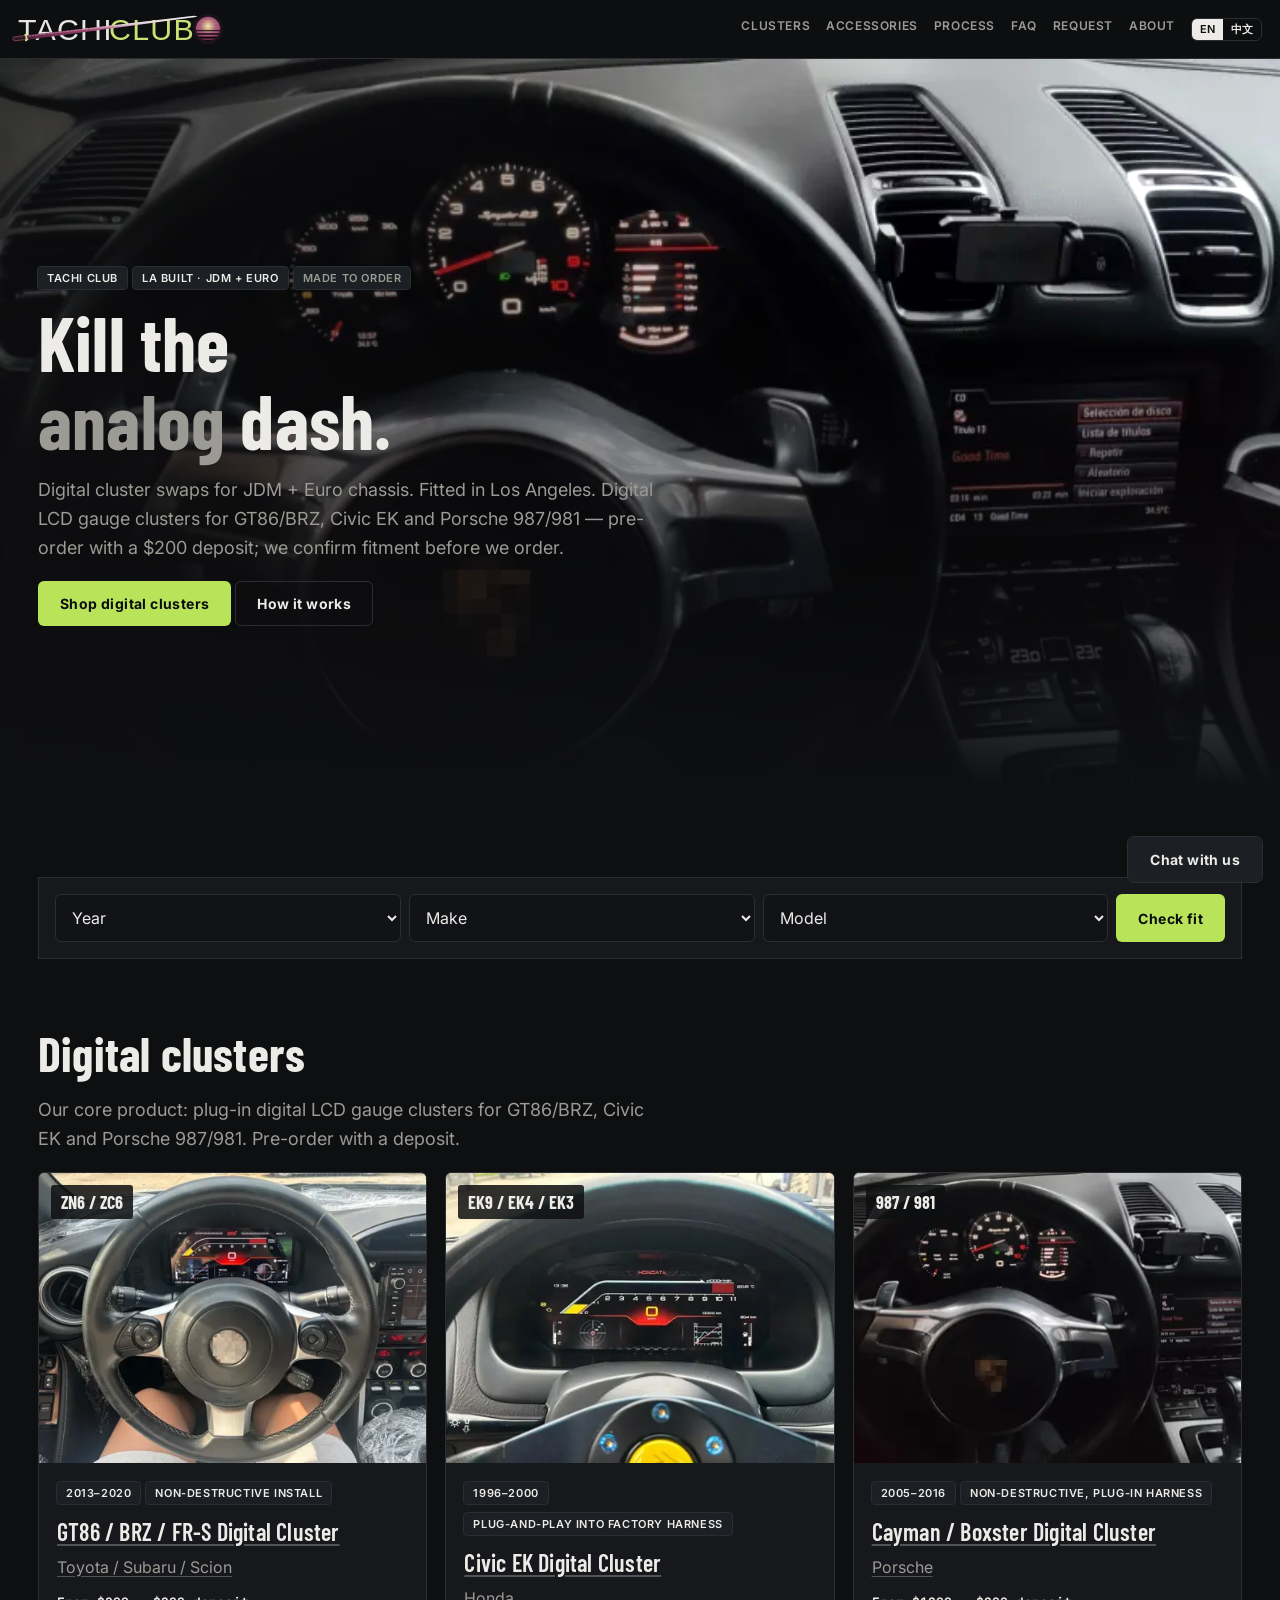
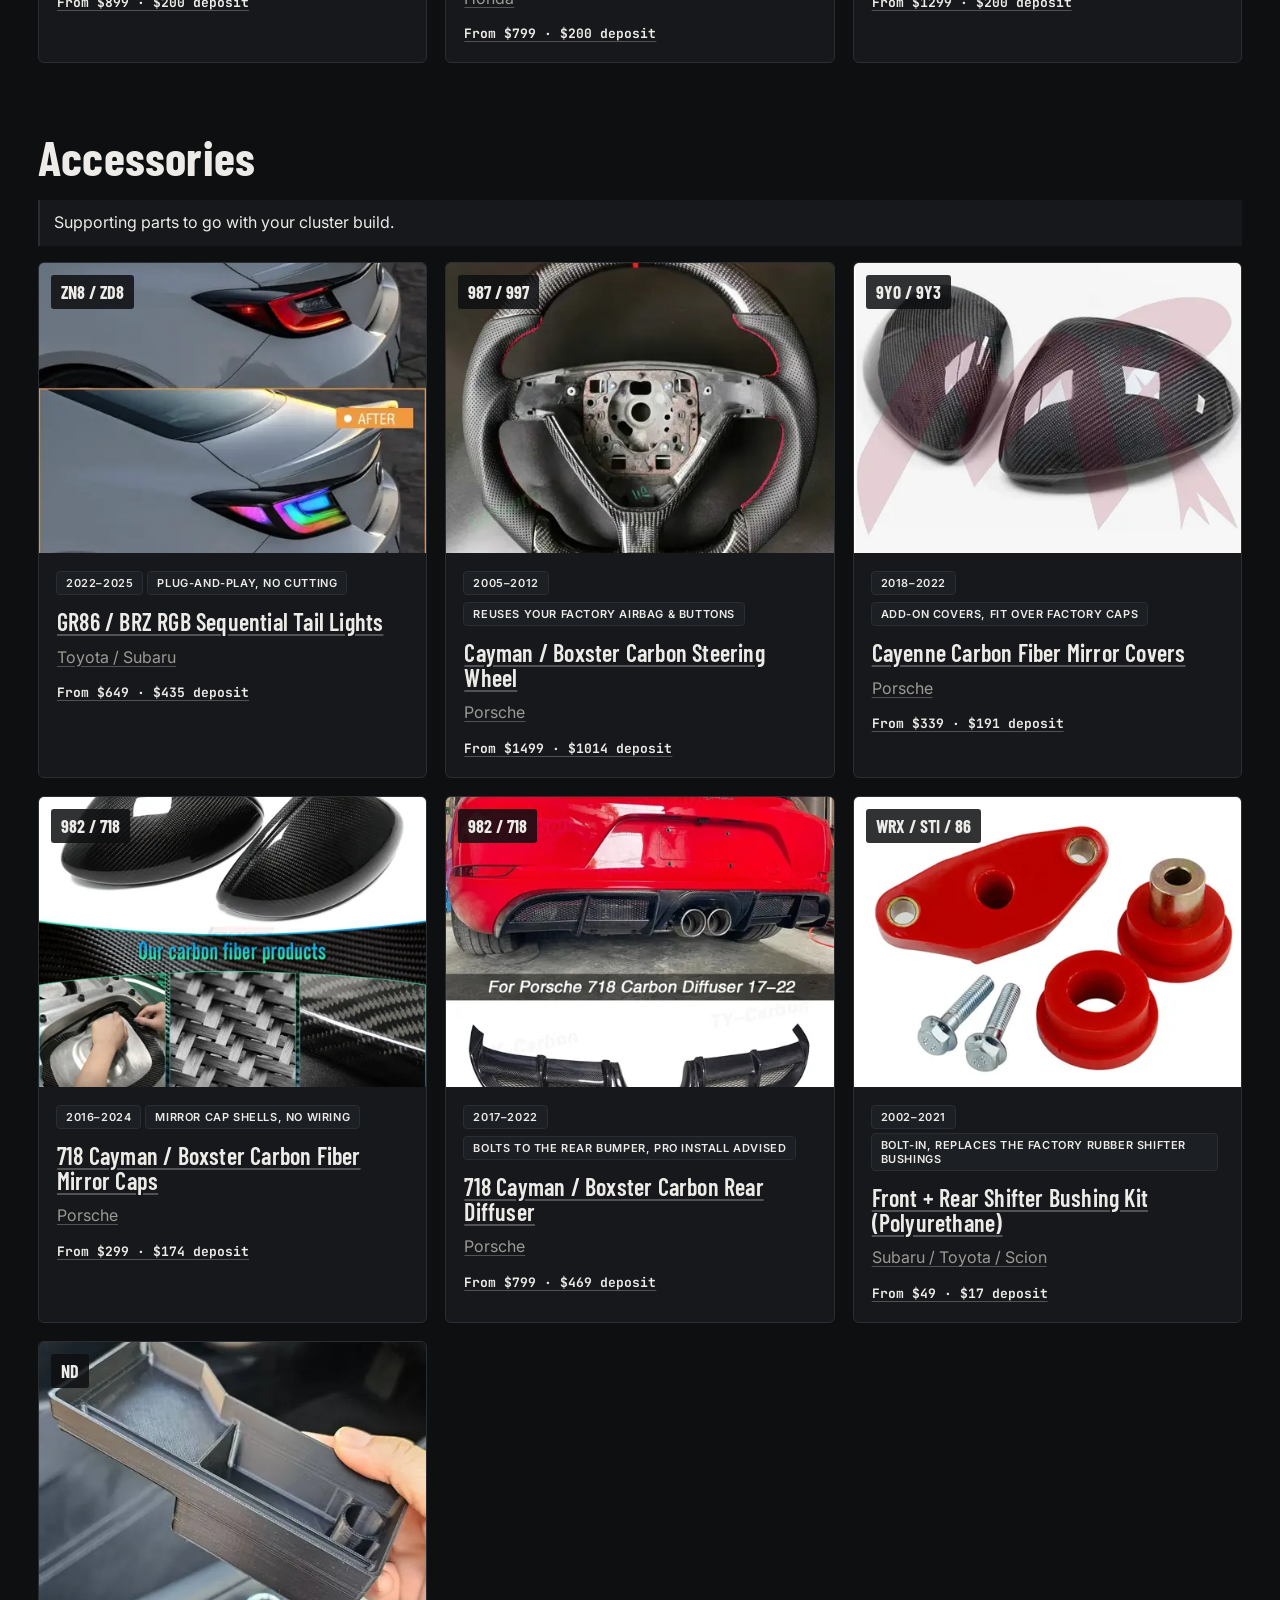
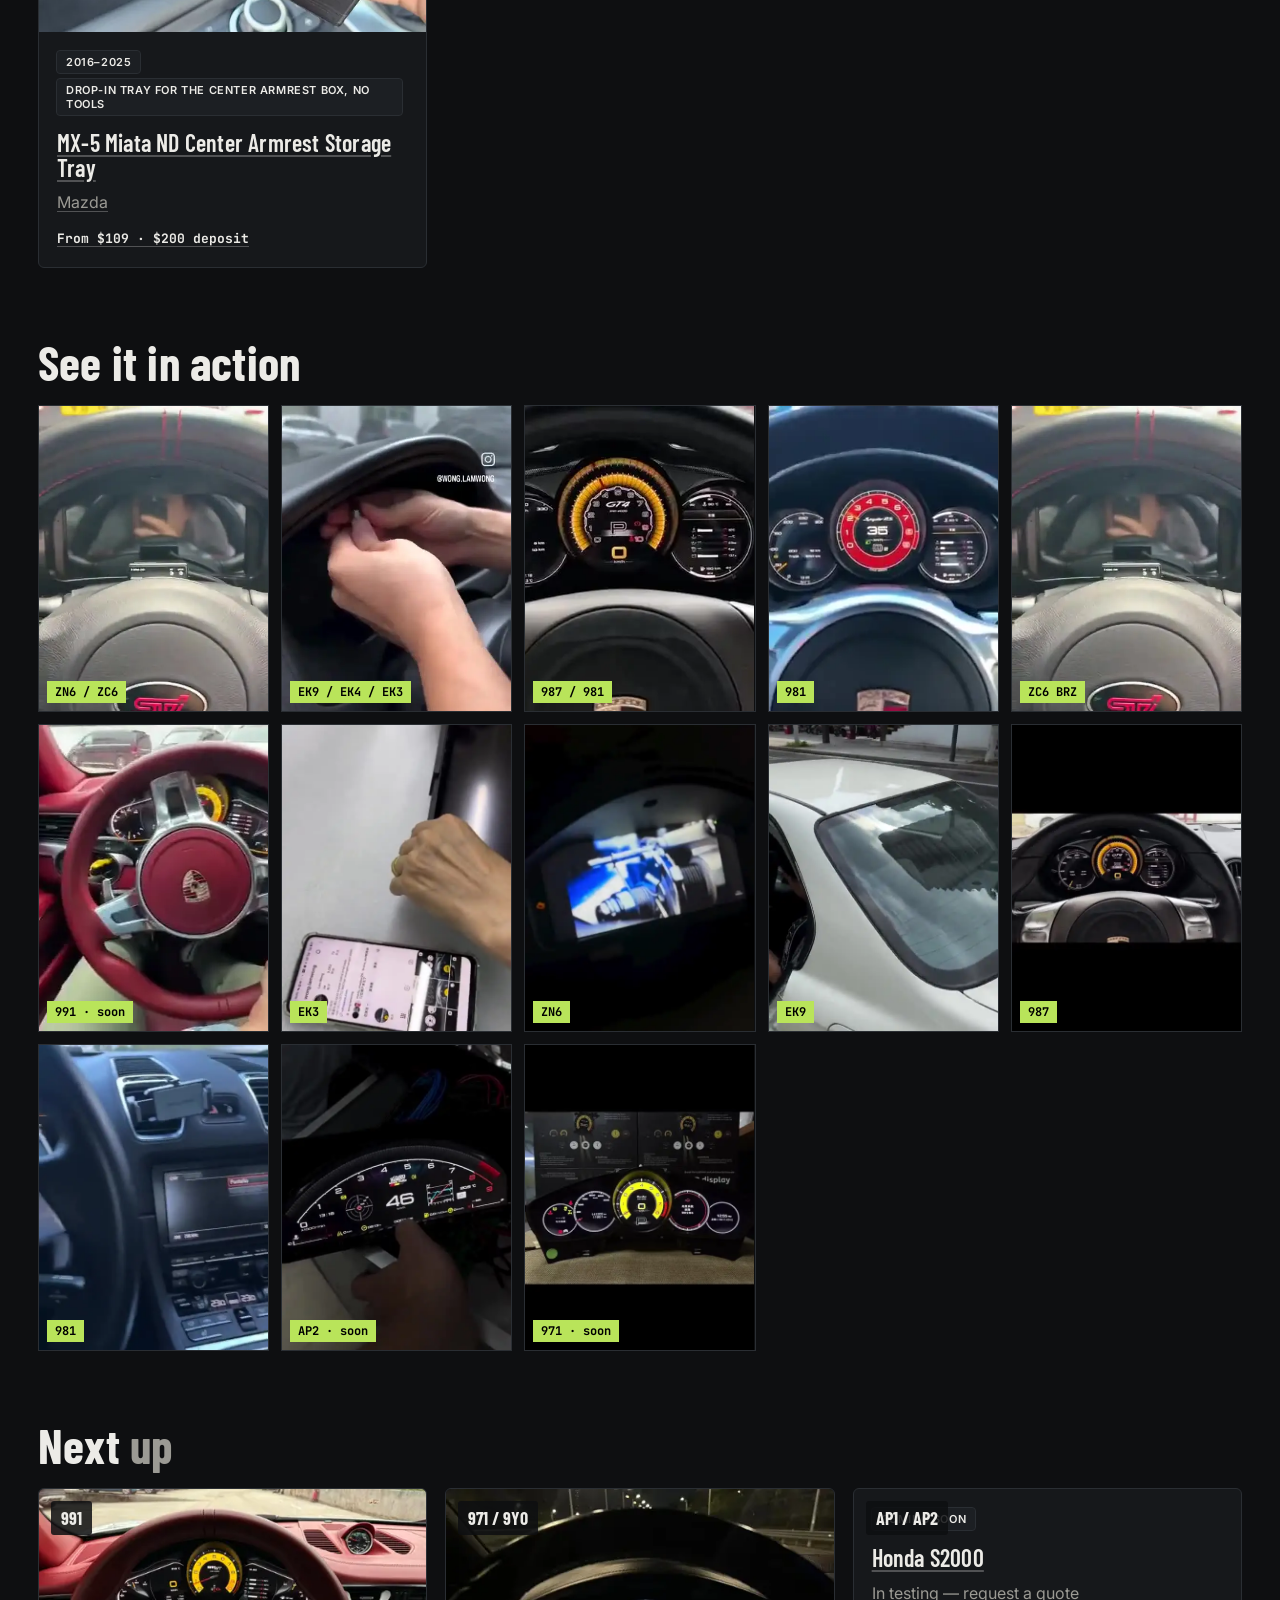
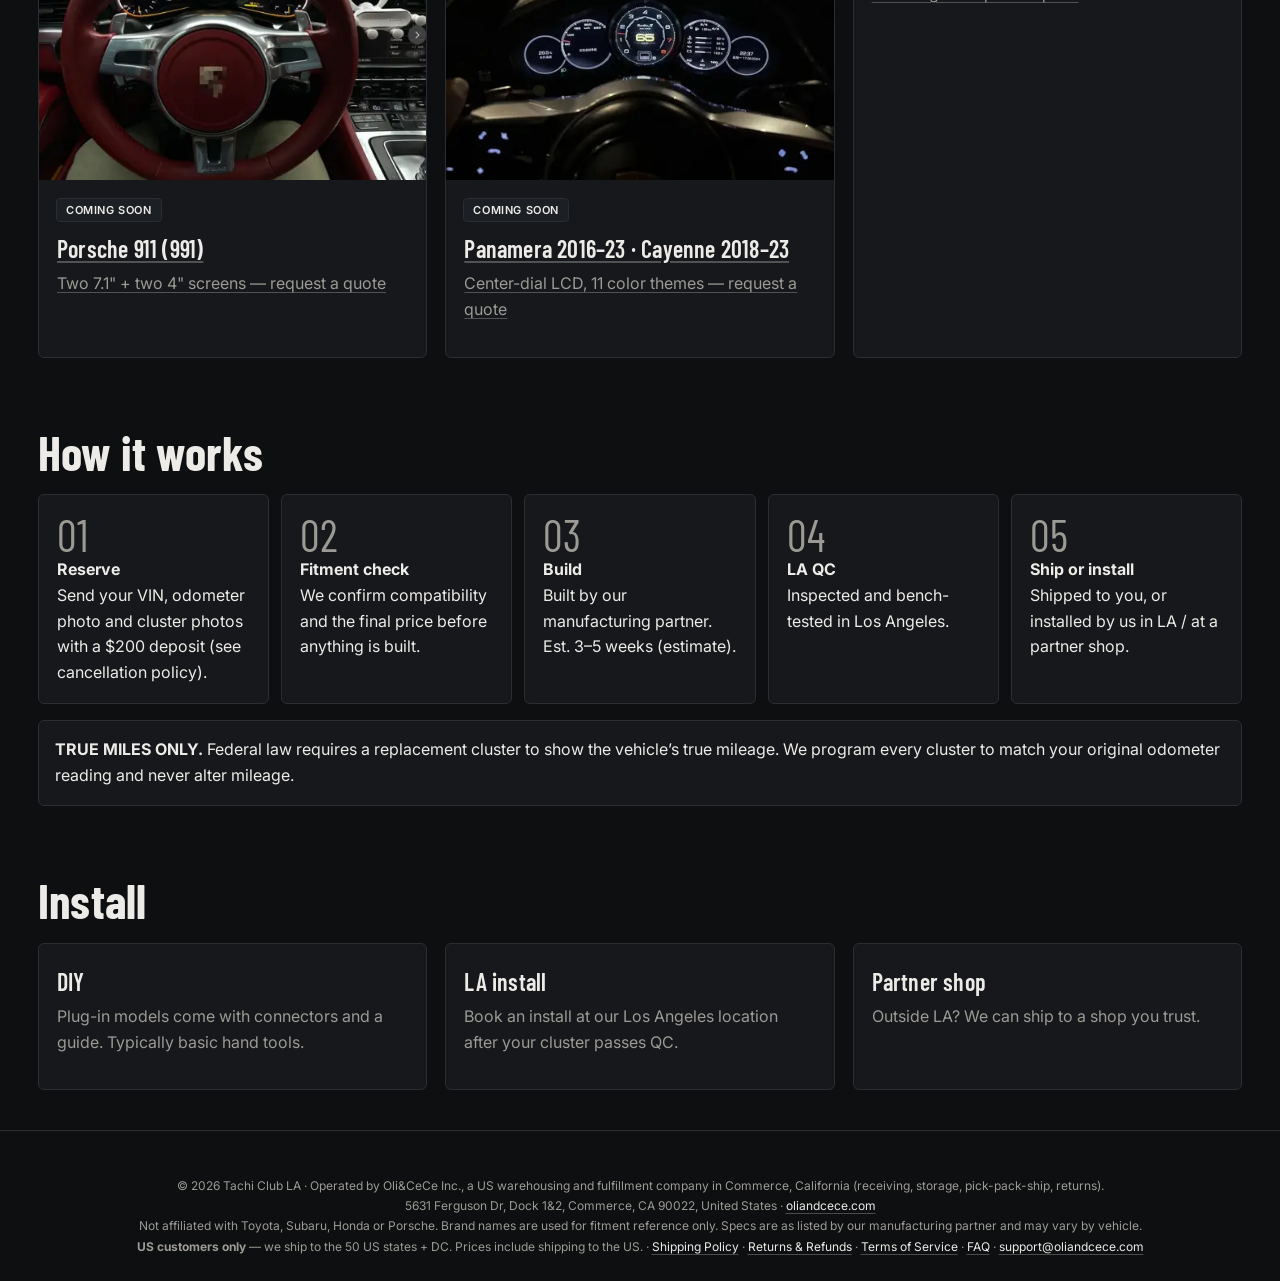
==== index.html @ d61979f1 "Brand v2 (90s JDM heritage x OEM+): charcoal palette, Barlow Condensed + Inter, restrained instrumen" ====
<!doctype html><html lang="en"><head><meta charset="utf-8"><meta name="viewport" content="width=device-width,initial-scale=1,viewport-fit=cover">
<title>Tachi Club — Digital LCD Gauge Clusters for GT86/BRZ, Civic EK &amp; Porsche 987/981 · Los Angeles</title>
<meta name="description" content="Tachi Club makes plug-in digital LCD gauge clusters (instrument cluster swaps) for Toyota GT86 / Subaru BRZ / Scion FR-S, Honda Civic EK and Porsche 987/981 Cayman &amp; Boxster, plus supporting carbon accessories. Made to order, US customers, Los Angeles.">
<meta property="og:title" content="Tachi Club — Digital Clusters · Los Angeles"><meta property="og:description" content="Digital cluster swaps for JDM + Euro chassis. Fitted in Los Angeles."><meta property="og:type" content="website"><meta property="og:site_name" content="Tachi Club"><meta property="og:image" content="https://tachiclub.oliandcece.com/media/img/981-224046832.webp"><meta name="twitter:card" content="summary_large_image"><meta name="theme-color" content="#090909">
<link rel="canonical" href="https://tachiclub.oliandcece.com/"><meta property="og:url" content="https://tachiclub.oliandcece.com/">
<link rel="icon" href="favicon.svg" type="image/svg+xml">
<script type="application/ld+json">{"@context": "https://schema.org", "@graph": [{"@type": "Organization", "@id": "https://tachiclub.oliandcece.com/#org", "name": "Tachi Club", "url": "https://tachiclub.oliandcece.com/", "logo": "https://tachiclub.oliandcece.com/favicon.svg", "description": "Tachi Club makes plug-in digital LCD gauge clusters (instrument cluster swaps) for Toyota GT86 / Subaru BRZ / Scion FR-S, Honda Civic EK and Porsche 987/981 Cayman & Boxster, plus supporting carbon accessories. Made to order, US customers, Los Angeles.", "parentOrganization": {"@type": "Organization", "name": "Oli&CeCe Inc.", "url": "https://oliandcece.com"}, "address": {"@type": "PostalAddress", "streetAddress": "5631 Ferguson Dr, Dock 1&2", "addressLocality": "Commerce", "addressRegion": "CA", "postalCode": "90022", "addressCountry": "US"}}, {"@type": "WebSite", "@id": "https://tachiclub.oliandcece.com/#website", "name": "Tachi Club", "description": "Tachi Club makes plug-in digital LCD gauge clusters (instrument cluster swaps) for Toyota GT86 / Subaru BRZ / Scion FR-S, Honda Civic EK and Porsche 987/981 Cayman & Boxster, plus supporting carbon accessories. Made to order, US customers, Los Angeles.", "url": "https://tachiclub.oliandcece.com/", "publisher": {"@id": "https://tachiclub.oliandcece.com/#org"}}, {"@type": "Store", "name": "Tachi Club", "url": "https://tachiclub.oliandcece.com/", "parentOrganization": {"@id": "https://tachiclub.oliandcece.com/#org"}, "address": {"@type": "PostalAddress", "streetAddress": "5631 Ferguson Dr, Dock 1&2", "addressLocality": "Commerce", "addressRegion": "CA", "postalCode": "90022", "addressCountry": "US"}}]}</script>
<link rel="preconnect" href="https://fonts.googleapis.com"><link rel="preconnect" href="https://fonts.gstatic.com" crossorigin>
<link href="https://fonts.googleapis.com/css2?family=Barlow+Condensed:wght@500;600;700&family=Inter:wght@400;500;600;700&family=JetBrains+Mono:wght@500;700&display=swap" rel="stylesheet">
<link rel="stylesheet" href="style.css?v=20261101f"><script src="config.js?v=20261101f"></script><script src="https://js.stripe.com/v3" async></script>
</head>
<body><div class="grain"></div><header><a href="#/" class="logo" id="logo" aria-label="Tachi Club home"></a><nav><a href="#/models">Clusters</a><a href="#/acc">Accessories</a><a href="#/how">Process</a><a href="#/faq">FAQ</a><a href="#/request">Request</a><a href="#/about">About</a></nav></header>
<div class="kanji" aria-hidden="true" style="display:none"></div><main id="app"><h1>Tachi Club — digital LCD gauge clusters, Los Angeles</h1><p>Tachi Club makes plug-in digital LCD gauge clusters (instrument cluster swaps) for Toyota GT86 / Subaru BRZ / Scion FR-S, Honda Civic EK and Porsche 987/981 Cayman &amp; Boxster, plus supporting carbon accessories. Made to order, US customers, Los Angeles.</p><h2>Digital clusters</h2><ul><li><a href="/p/gt86/">GT86 / BRZ / FR-S Digital Cluster (ZN6 / ZC6, 2013–2020)</a></li><li><a href="/p/ek/">Civic EK Digital Cluster (EK9 / EK4 / EK3, 1996–2000)</a></li><li><a href="/p/987/">Cayman / Boxster Digital Cluster (987 / 981, 2005–2016)</a></li></ul><h2>Accessories</h2><ul><li><a href="/p/gr86tl/">GR86 / BRZ RGB Sequential Tail Lights (ZN8 / ZD8, 2022–2025)</a></li><li><a href="/p/p987sw/">Cayman / Boxster Carbon Steering Wheel (987 / 997, 2005–2012)</a></li><li><a href="/p/c9ymc/">Cayenne Carbon Fiber Mirror Covers (9Y0 / 9Y3, 2018–2022)</a></li><li><a href="/p/p718mc/">718 Cayman / Boxster Carbon Fiber Mirror Caps (982 / 718, 2016–2024)</a></li><li><a href="/p/p718dl/">718 Cayman / Boxster Carbon Rear Diffuser (982 / 718, 2017–2022)</a></li><li><a href="/p/sbshb/">Front + Rear Shifter Bushing Kit (Polyurethane) (WRX / STI / 86, 2002–2021)</a></li><li><a href="/p/mxtray/">MX-5 Miata ND Center Armrest Storage Tray (ND, 2016–2025)</a></li></ul><p><a href="/faq/">FAQ</a> · <a href="/shipping-policy/">Shipping Policy</a> · <a href="/returns-refund-policy/">Returns &amp; Refund Policy</a> · <a href="/terms/">Terms of Service</a></p></main><footer id="foot"></footer><script src="app.js?v=20261101f"></script></body></html>
---- style.css ----
:root{--bg:#090909;--card:#121212;--line:#262626;--tx:#f2f2ee;--mut:#9a9a92;--acc:#c6ff00;--hot:#ff2e88;--d:'Anton',Impact,sans-serif;--m:'JetBrains Mono',ui-monospace,monospace}
*{box-sizing:border-box}html{scroll-behavior:smooth}body{margin:0;background:var(--bg);color:var(--tx);font:16px/1.55 'Space Grotesk',system-ui,sans-serif;overflow-x:hidden}
.grain{pointer-events:none;position:fixed;inset:-50%;z-index:50;opacity:.07;background-image:url("data:image/svg+xml,%3Csvg xmlns='http://www.w3.org/2000/svg' width='200' height='200'%3E%3Cfilter id='n'%3E%3CfeTurbulence type='fractalNoise' baseFrequency='.9' numOctaves='3' stitchTiles='stitch'/%3E%3C/filter%3E%3Crect width='100%25' height='100%25' filter='url(%23n)'/%3E%3C/svg%3E");animation:gr 1s steps(4) infinite}
@keyframes gr{0%{transform:translate(0)}25%{transform:translate(-3%,2%)}50%{transform:translate(2%,-3%)}75%{transform:translate(-2%,-1%)}}
a{color:var(--acc);text-decoration:none}
header{display:flex;flex-wrap:wrap;gap:10px;justify-content:space-between;align-items:center;padding:12px 18px;position:sticky;top:0;background:#090909e6;backdrop-filter:blur(8px);z-index:20;border-bottom:2px solid var(--acc)}
.logo{font:28px/1 var(--d);letter-spacing:1px;color:var(--tx);text-transform:uppercase}.logo b{color:var(--acc);font-weight:400}
nav{display:flex;gap:16px;flex-wrap:wrap;font:700 12px var(--m);text-transform:uppercase;letter-spacing:1px}nav a{color:var(--tx)}nav a:hover{color:var(--acc)}
main{max-width:1240px;margin:auto;padding:0 18px 40px}
h1,h2,h3{font-family:var(--d);font-weight:400;text-transform:uppercase;letter-spacing:.5px;line-height:.95}
h1{font-size:clamp(48px,11vw,128px);margin:.1em 0}h2{font-size:clamp(36px,6vw,64px);margin:70px 0 18px}h3{font-size:28px;margin:10px 0}
h2 .k{color:var(--acc)}.out{-webkit-text-stroke:2px var(--tx);color:transparent}
.lead{color:var(--mut);font-size:19px;max-width:620px}
.btn{display:inline-block;background:var(--acc);color:#000;padding:15px 24px;font:700 14px var(--m);text-transform:uppercase;letter-spacing:1px;border:0;cursor:pointer;clip-path:polygon(0 0,100% 0,100% 70%,92% 100%,0 100%);transition:transform .15s}
.btn:hover{transform:translate(-2px,-2px);box-shadow:4px 4px 0 var(--hot)}.btn.ghost{background:transparent;color:var(--tx);outline:2px solid var(--tx);outline-offset:-2px}
.hero{position:relative;width:100vw;margin-left:calc(50% - 50vw);height:min(88vh,820px);min-height:560px;display:flex;align-items:flex-end;overflow:hidden}
.hero video,.hero>img{position:absolute;inset:0;width:100%;height:100%;object-fit:cover;filter:contrast(1.1) saturate(1.1)}
.hero:after{content:"";position:absolute;inset:0;background:linear-gradient(180deg,#0000 20%,#090909f0 85%),linear-gradient(90deg,#090909cc,#0000 70%)}
.hero .in{position:relative;z-index:2;padding:30px 18px 50px;max-width:1240px;margin:auto;width:100%}
.stk{display:inline-block;font:700 12px var(--m);text-transform:uppercase;letter-spacing:1px;padding:5px 10px;margin:0 6px 6px 0;background:var(--tx);color:#000;transform:rotate(-2deg)}
.stk.a{background:var(--acc)}.stk.h{background:var(--hot);color:#fff;transform:rotate(1.5deg)}.stk.o{background:transparent;color:var(--tx);outline:1.5px solid var(--tx)}
.mq{overflow:hidden;white-space:nowrap;background:var(--acc);color:#000;width:100vw;margin-left:calc(50% - 50vw);padding:10px 0;transform:rotate(-1.2deg) scale(1.03);border-block:3px solid #000}
.mq div{display:inline-block;animation:mq 28s linear infinite;font:34px/1 var(--d);text-transform:uppercase}.mq span{margin:0 22px}.mq i{font-style:normal;color:var(--hot)}
@keyframes mq{to{transform:translateX(-50%)}}
.cards{display:grid;gap:18px;grid-template-columns:repeat(auto-fit,minmax(300px,1fr))}
.card{background:var(--card);border:1px solid var(--line);position:relative;overflow:hidden;transition:border-color .2s}.card:hover{border-color:var(--acc)}
.card .ph{aspect-ratio:4/3;overflow:hidden;background:#000}.card .ph img{width:100%;height:100%;object-fit:cover;transition:transform .5s}.card:hover .ph img{transform:scale(1.06)}
.card .b{padding:16px 18px 20px}.code{position:absolute;top:12px;left:12px;font:30px/1 var(--d);background:#000;color:var(--acc);padding:6px 10px;z-index:2}
.card p{color:var(--mut);margin:6px 0 14px}.price{font:700 13px var(--m);color:var(--tx)}
.vids{display:grid;gap:12px;grid-template-columns:repeat(auto-fit,minmax(220px,1fr))}
.vids figure{margin:0;position:relative;background:#000;border:1px solid var(--line)}.vids video{width:100%;aspect-ratio:9/12;object-fit:cover;display:block}
.vids figcaption{position:absolute;left:8px;bottom:8px;font:700 12px var(--m);background:var(--acc);color:#000;padding:3px 8px}
.gal{display:grid;gap:8px;grid-template-columns:repeat(auto-fill,minmax(160px,1fr))}.gal img{width:100%;aspect-ratio:1;object-fit:cover;background:#111;cursor:zoom-in;border:1px solid var(--line)}
.pgrid{display:grid;gap:30px;padding-top:30px}@media(min-width:900px){.pgrid{grid-template-columns:1.2fr 1fr}}
.main-media{width:100%;background:#000;border:1px solid var(--line)}
.specs{list-style:none;padding:0;margin:14px 0}.specs li{padding:10px 0 10px 28px;border-bottom:1px dashed var(--line);position:relative}.specs li:before{content:"▲";position:absolute;left:0;color:var(--acc);font-size:12px;top:13px;transform:rotate(90deg)}
.box{border:2px solid var(--acc);padding:16px;margin:16px 0;background:#c6ff000d}.box b{color:var(--acc)}
.note{border-left:4px solid var(--hot);padding:10px 14px;background:#ff2e880f}.ok{border-left:4px solid var(--acc);padding:12px 14px;background:#c6ff0012}
.steps{display:grid;gap:12px;grid-template-columns:repeat(auto-fit,minmax(200px,1fr));counter-reset:s}
.steps div{background:var(--card);border:1px solid var(--line);padding:18px;counter-increment:s}.steps div:before{content:"0" counter(s);display:block;font:44px/1 var(--d);color:var(--acc)}
.sel{display:flex;flex-wrap:wrap;gap:8px;margin:26px 0 8px;padding:16px;background:var(--card);border:1px solid var(--line)}.sel select{flex:1 1 140px}
select,input,textarea{width:100%;background:#0f0f0f;color:var(--tx);border:1px solid #333;padding:12px;font:inherit}label{display:block;margin:14px 0 6px;font:700 12px var(--m);text-transform:uppercase;letter-spacing:1px;color:var(--mut)}label.chk{text-transform:none;font:15px 'Space Grotesk';color:var(--tx);display:flex;gap:10px}label.chk input{width:auto}
details{border-bottom:1px solid var(--line);padding:14px 0}summary{cursor:pointer;font-weight:700;font-size:18px}
footer{border-top:2px solid var(--acc);padding:24px 18px;color:var(--mut);font:12px var(--m);text-align:center}
.rv{opacity:0;transform:translateY(40px);transition:opacity .7s,transform .7s}.rv.on{opacity:1;transform:none}
.lb{position:fixed;inset:0;background:#000e;z-index:60;display:flex;align-items:center;justify-content:center;padding:20px}.lb img{max-width:100%;max-height:100%}
@media(prefers-reduced-motion:reduce){.mq div,.grain{animation:none}.rv{opacity:1;transform:none}}
@media(max-width:899px){.pm{order:2}}
.wm{height:34px;width:auto;display:block;overflow:visible}.logo:hover .wm path{animation:sl .45s ease}
@keyframes sl{0%{clip-path:inset(0 100% 0 0)}100%{clip-path:inset(0 0 0 0)}}
.kanji{position:fixed;right:6px;top:90px;writing-mode:vertical-rl;font:900 64px/1 'Noto Serif JP','Hiragino Mincho ProN',serif;color:transparent;-webkit-text-stroke:1px #c6ff0070;z-index:1;pointer-events:none;letter-spacing:10px}
@media(max-width:700px){.kanji{font-size:38px;top:auto;bottom:10px;opacity:.6}}
.cut{position:relative;height:28px;margin:60px 0 -40px;background:linear-gradient(-4deg,transparent 46%,var(--acc) 46%,var(--acc) 50%,transparent 50%,transparent 54%,var(--hot) 54%,var(--hot) 55%,transparent 55%)}
.cut:after{content:"";position:absolute;left:0;right:0;bottom:-10px;height:8px;opacity:.5;background:repeating-linear-gradient(45deg,var(--tx) 0 2px,transparent 2px 9px),repeating-linear-gradient(-45deg,var(--tx) 0 2px,transparent 2px 9px)}
header{border-bottom:0;box-shadow:0 2px 0 var(--acc)}header:after{content:"";position:absolute;left:0;right:0;bottom:-8px;height:6px;opacity:.35;background:radial-gradient(circle at 50% 100%,transparent 4px,var(--acc) 5px,transparent 6px) 0 0/12px 6px}
.card{--s:0}.card:before{content:"";position:absolute;z-index:3;inset:0;background:linear-gradient(-35deg,transparent 48%,#fff 49.5%,transparent 51%);transform:translateX(-120%);pointer-events:none}.card:hover:before{transition:transform .5s;transform:translateX(120%)}
footer .stk{margin-bottom:10px}
@media(prefers-reduced-motion:reduce){.card:hover:before{transition:none}}

.lang{display:inline-flex;border:1px solid var(--acc)}.lang button{background:none;border:0;color:var(--tx);font:700 12px var(--m);padding:3px 8px;cursor:pointer}.lang button.on{background:var(--acc);color:#090909}

.tgchat{position:fixed;right:18px;bottom:18px;z-index:30;padding:13px 20px;box-shadow:4px 4px 0 var(--hot)}@media(max-width:600px){.tgchat{right:12px;bottom:12px;padding:11px 16px;font-size:12px}}

/* ===== Mobile polish (2026-11) ===== */
.paybtns{display:flex;flex-wrap:wrap;gap:10px;margin:6px 0 4px}.paybtns .btn{flex:1 1 200px;text-align:center}
fieldset.paym{border:1px solid #333;margin:16px 0 0;padding:6px 12px 12px}fieldset.paym legend{font:700 12px var(--m);text-transform:uppercase;letter-spacing:1px;color:var(--mut);padding:0 6px}fieldset.paym label.chk{margin:10px 0 0;align-items:flex-start}
label.chk input{min-width:22px;min-height:22px;margin-top:2px;accent-color:var(--acc)}
.mbar{display:none}
@media(max-width:899px){
 body{padding-left:env(safe-area-inset-left);padding-right:env(safe-area-inset-right)}
 header{padding:8px max(14px,env(safe-area-inset-left)) 0;gap:6px}
 nav{width:100%;flex-wrap:nowrap;overflow-x:auto;gap:0;scrollbar-width:none;-webkit-overflow-scrolling:touch;scroll-snap-type:x proximity;mask-image:linear-gradient(90deg,#000 88%,transparent)}nav::-webkit-scrollbar{display:none}
 nav a,nav .lang button{display:inline-flex;align-items:center;min-height:44px;padding:0 12px;white-space:nowrap;scroll-snap-align:start}
 .btn{min-height:48px;display:inline-flex;align-items:center;justify-content:center;padding:12px 20px}
 select,input,textarea{font-size:16px!important;min-height:48px;border-radius:0}
 textarea{min-height:96px}
 h1{word-break:break-word}
 .pm{order:0}
 .gal{display:flex;overflow-x:auto;scroll-snap-type:x mandatory;gap:8px;-webkit-overflow-scrolling:touch;scrollbar-width:none;padding-bottom:4px}.gal::-webkit-scrollbar{display:none}
 .gal img{flex:0 0 78%;scroll-snap-align:center;aspect-ratio:4/3}
 .main-media{width:100%;aspect-ratio:4/3;object-fit:cover}
 details summary{min-height:44px;display:flex;align-items:center}
 .sel{display:grid;grid-template-columns:1fr 1fr;gap:8px}.sel .btn{grid-column:1/-1}
 .mbar{display:flex;gap:8px;align-items:center;position:fixed;left:0;right:0;bottom:0;z-index:40;padding:10px max(12px,env(safe-area-inset-left)) calc(10px + env(safe-area-inset-bottom));background:#090909f2;backdrop-filter:blur(10px);border-top:2px solid var(--acc);transition:transform .25s}
 .mbar.off{transform:translateY(110%)}
 .mbar .btn{flex:1;font-size:13px;padding:10px 12px;clip-path:none}.mbar .mp{font:700 18px var(--m);padding:0 6px}
 body.has-mbar{padding-bottom:calc(76px + env(safe-area-inset-bottom))}
 body.has-mbar .tgchat{bottom:calc(84px + env(safe-area-inset-bottom))}
}
html,body{overflow-x:clip}
@media(max-width:899px){.logo{min-height:44px;display:inline-flex;align-items:center}label.chk{min-height:44px;align-items:center}}
@media(max-width:899px){.gal img{width:44%;min-width:44%;flex:0 0 44%;aspect-ratio:1}.main-media{aspect-ratio:16/10}}

/* ===== Product landing page (2026-11-01) ===== */
.ptitle{font-size:clamp(38px,7vw,80px);margin:.15em 0 .1em}
.pfits{margin:0;font:700 14px var(--m);color:var(--tx)}.pkey{margin:6px 0 0;color:var(--acc);font-weight:700}
.back{font:700 13px var(--m)}
.pbox{border:2px solid var(--acc);background:#c6ff000a;margin:16px 0 14px;padding:4px 16px 12px}
.pr{display:flex;justify-content:space-between;align-items:baseline;gap:12px;padding:10px 0;border-bottom:1px dashed var(--line)}
.pr span{font:700 12px var(--m);text-transform:uppercase;letter-spacing:1px;color:var(--mut);flex:0 0 auto}
.pr b{text-align:right;font:700 16px var(--m);color:var(--tx)}.pr b.hl{color:var(--acc);font-size:20px}
.shipline{margin:10px 0 0;font-size:14px;color:var(--mut);background:none;border:0;padding:0}.shipline b{color:var(--tx)}
.btn.bigcta{width:100%;text-align:center;font-size:15px}
.trust{list-style:none;padding:0;margin:14px 0 0;display:grid;gap:6px;grid-template-columns:1fr 1fr;font-size:13px;color:var(--mut)}
.trust li{border:1px solid var(--line);padding:8px 10px 8px 28px;position:relative;background:var(--card)}.trust li:before{content:"✓";position:absolute;left:10px;top:8px;color:var(--acc);font-weight:700}
.sh{margin-top:30px;font-size:26px}
.pol{border-left:3px solid var(--hot);background:#ff2e880d;padding:12px 14px;margin:16px 0;font-size:14px}.pol.polf{border-left-color:#ffb347;background:#ffb3470d}
.polt{display:block;font:700 13px var(--m);text-transform:uppercase;letter-spacing:1px;margin-bottom:6px}
.polb{margin:0 0 4px;padding-left:18px}.polb li{margin:4px 0}
.pol details.polx,.qa{border:0;padding:6px 0 0}.pol details.polx summary{font:700 13px var(--m);color:var(--acc);font-size:13px;min-height:36px}
.pol details.polx p{color:var(--mut);margin:8px 0 0;line-height:1.6}
.qa{border-bottom:1px solid var(--line)!important;padding:10px 0!important}.qa summary{font-size:16px}.qa p{color:var(--mut);margin:8px 0 0}
label.chk{display:block!important;position:relative;padding-left:34px;line-height:1.5;min-height:0!important}
label.chk input{position:absolute;left:0;top:1px;margin:0;width:22px!important;height:22px;min-height:22px!important;min-width:22px}
label.chk a{text-decoration:underline}
@media(max-width:899px){
 .btn{display:inline-block!important;text-align:center;line-height:24px}
 .pm .main-media{aspect-ratio:16/10}
 .gal img{width:30%!important;min-width:30%!important;flex:0 0 30%!important}
 nav{flex-wrap:wrap!important;overflow:visible!important;mask-image:none!important;justify-content:space-between}
 nav a,nav .lang button{min-height:36px!important;padding:0 6px!important;font-size:11px}
 .tgchat{padding:8px 12px!important;font-size:11px!important;right:8px!important}
 main{padding-bottom:110px}
}
@media(max-width:420px){.trust{grid-template-columns:1fr}}
@media(max-width:899px){body.has-mbar .tgchat{font-size:0!important;width:44px;height:44px;min-height:44px;padding:0!important;border-radius:50%;clip-path:none;display:flex!important;align-items:center;justify-content:center;right:10px!important;box-shadow:2px 2px 0 var(--hot)}body.has-mbar .tgchat:before{content:"💬";font-size:20px}}
.pr b .depv{font:inherit;color:inherit}
.shipsum:empty{display:none}

/* ===== Checkout page (2026-11-01) ===== */
.ckw{max-width:640px;margin:0 auto;padding-top:20px}.ckh{font-size:clamp(40px,8vw,64px);margin:.2em 0 .3em}
.cks{background:var(--card);border:1px solid var(--line);padding:6px 16px 16px;margin:0 0 14px}.cks h3{font-size:24px;margin:12px 0 4px}
.ckp{display:flex;gap:12px;align-items:center;padding:12px 0 4px}.ckp img{width:96px;height:72px;object-fit:cover;border:1px solid var(--line);flex:0 0 auto}.ckp b{font-size:17px}
.mut{color:var(--mut)}.sm{font-size:13px;margin:8px 0}
.shipsum{margin:14px 0 0;padding:4px 14px 8px}.pr.muted b{color:var(--mut);font-weight:400;font-size:14px}.pr.tot{border-bottom:0}.pr.tot span{color:var(--tx)}.pr.tot b{color:var(--acc);font-size:22px}
.dtog{display:grid;gap:8px;margin:10px 0}.dtog .opt{display:flex;gap:10px;align-items:flex-start;margin:0;padding:12px;border:1px solid #333;text-transform:none;letter-spacing:0;font:15px/1.4 'Space Grotesk',sans-serif;color:var(--tx);cursor:pointer}.dtog .opt input{width:20px;height:20px;min-height:0;margin:1px 0 0;flex:0 0 auto;accent-color:var(--acc)}.dtog .opt:has(input:checked){border-color:var(--acc);background:#c6ff000d}
.row2{display:grid;grid-template-columns:1.4fr 1fr;gap:10px}
.inv{border-color:var(--hot)!important}.err{border-left-color:var(--hot);color:var(--tx)}
.paybig{font-size:16px!important;margin-top:4px}.paybig:disabled{opacity:.6}
.lock{text-align:center;font-size:12px;color:var(--mut);margin:10px 0 0}
.ckb{margin-top:10px}
@media(max-width:899px){body .tgchat{font-size:0!important;width:44px;height:44px;min-height:44px;padding:0!important;border-radius:50%;clip-path:none;display:flex!important;align-items:center;justify-content:center;right:10px!important;box-shadow:2px 2px 0 var(--hot)}body .tgchat:before{content:"💬";font-size:20px}}
.shipsum .pr span{flex:1 1 auto;min-width:0}.shipsum .pr b{white-space:nowrap}

/* ===== Brand v2 — 90s JDM heritage × OEM+ (2026-11-01). Tokens: see /workspace/tachi-brand/STYLE.md ===== */
:root{--bg:#0e0f11;--card:#16181b;--card2:#1c1f23;--line:#2a2e33;--tx:#ecebe7;--mut:#9b9a94;--acc:#b9e45a;--glow:#b9e45a;--hot:#c8102e;--warm:#d9a441;
 --d:'Barlow Condensed','Arial Narrow',sans-serif;--b:'Inter',system-ui,-apple-system,sans-serif;--m:'JetBrains Mono',ui-monospace,monospace;--r:6px;--s1:8px;--s2:16px;--s3:24px;--s4:40px}
body{font:16px/1.6 var(--b);background:var(--bg);letter-spacing:0}
.grain,.kanji,.cut,header:after,.mq{display:none!important}
h1,h2,h3{font-family:var(--d);font-weight:700;text-transform:none;letter-spacing:.2px;line-height:1.02}
h1{font-size:clamp(40px,7vw,76px)}h2{font-size:clamp(30px,4.5vw,48px)}h3{font-size:24px;font-weight:600}
h2 .k{color:var(--tx)}.out{-webkit-text-stroke:0;color:var(--mut)}
.lead{font-size:18px;color:var(--mut)}
a{color:var(--tx);text-decoration:underline;text-decoration-color:#ffffff40;text-underline-offset:3px}a:hover{text-decoration-color:var(--glow)}
header{background:#0e0f11f2;box-shadow:none;border-bottom:1px solid var(--line)}
nav{font:600 12px var(--b);letter-spacing:.6px}nav a{text-decoration:none;color:var(--mut)}nav a:hover{color:var(--tx)}
.lang{border:1px solid var(--line);border-radius:var(--r);overflow:hidden}.lang button{font:600 11px var(--b)}.lang button.on{background:var(--tx);color:var(--bg)}
.btn{background:var(--glow);color:#0b0c0d;clip-path:none;border-radius:var(--r);font:700 14px var(--b);letter-spacing:.4px;text-transform:none;text-decoration:none;box-shadow:none;padding:14px 22px}
.btn:hover{transform:none;box-shadow:0 0 0 3px #b9e45a33;filter:brightness(1.05)}
.btn.ghost{background:transparent;color:var(--tx);outline:1px solid var(--line);outline-offset:-1px}
.stk{transform:none!important;font:600 11px var(--b);letter-spacing:.6px;padding:4px 9px;border-radius:3px;background:var(--card2);color:var(--mut);outline:1px solid var(--line)}
.stk.a,.stk.h,.stk.o{background:var(--card2);color:var(--tx);outline:1px solid var(--line)}
.card{border-radius:var(--r);border-color:var(--line)}.card:before{display:none}.card:hover{border-color:#ffffff30}.code{font:700 18px var(--d);background:#0e0f11d9;color:var(--tx);border-radius:3px}
.box{border:1px solid var(--line);background:var(--card);border-radius:var(--r)}.box b{color:var(--tx)}
.note{border-left:2px solid var(--line);background:var(--card)}.ok{border-left:2px solid var(--glow);background:var(--card)}
.specs li:before{content:"";width:6px;height:6px;border-radius:50%;background:var(--glow);top:19px;transform:none;box-shadow:0 0 6px #b9e45a80}
.steps div{border-radius:var(--r)}.steps div:before{color:var(--mut);font-family:var(--d)}
select,input,textarea{border-radius:var(--r)!important;border-color:var(--line);background:#111316}
input:focus,select:focus,textarea:focus{outline:2px solid #b9e45a66;outline-offset:0;border-color:var(--glow)}
label{font:600 12px var(--b);letter-spacing:.4px;text-transform:none;color:var(--mut)}
label.chk{font:15px/1.5 var(--b)}
footer{border-top:1px solid var(--line);font:12px/1.7 var(--b);color:var(--mut)}footer .stk{display:none}
.tgchat{background:var(--card2);color:var(--tx);outline:1px solid var(--line);box-shadow:none!important}
.mbar{border-top:1px solid var(--line)!important;background:#0e0f11f5!important}.mbar .btn{clip-path:none}
.hero:after{background:linear-gradient(180deg,#0000 30%,#0e0f11 92%),linear-gradient(90deg,#0e0f11cc,#0000 70%)}
/* product */
.ptitle{font-size:clamp(36px,6vw,68px);margin:.15em 0 .05em}
.pfits{font:500 14px var(--b);color:var(--mut)}.pkey{color:var(--tx);font-weight:500;font-size:15px}
.pquick{display:flex;flex-wrap:wrap;align-items:baseline;gap:6px 14px;margin:12px 0 0}.pquick b{font:700 30px var(--d);color:var(--tx)}.pquick span{font:600 14px var(--b);color:var(--glow)}
.pbox{border:1px solid var(--line);background:var(--card);border-radius:var(--r)}
.pr span{font:500 13px var(--b);letter-spacing:0;text-transform:none}.pr b{font:600 16px var(--b)}.pr b.hl{color:var(--glow);font-size:20px}
.tline{margin:12px 0 0;font:500 13px/1.5 var(--b);color:var(--tx);text-align:center;padding:10px 12px;border:1px solid var(--line);border-radius:var(--r);background:var(--card)}
.trust li{border-radius:var(--r);border-color:var(--line)}.trust li:before{color:var(--glow)}
.fake{margin:10px 0 0;padding:10px 12px;border-left:2px solid var(--warm);background:#d9a4410f;font-size:13px;border-radius:0 var(--r) var(--r) 0}
.wait{margin:10px 0 0;font-size:14px}.wait a{color:var(--mut)}
.sh{font-size:26px}
.pol{border-left:2px solid var(--line);background:var(--card);border-radius:0 var(--r) var(--r) 0}.pol.polf{border-left-color:var(--warm);background:var(--card)}
.polt{font:600 13px var(--b);letter-spacing:.3px;text-transform:none}
.pol details.polx summary{font:600 13px var(--b);color:var(--tx);text-decoration:underline;text-decoration-color:#ffffff40}
.qa summary{font:600 16px var(--b)}
.back{font:500 14px var(--b);color:var(--mut);text-decoration:none}
/* checkout */
.cks{border-radius:var(--r);background:var(--card)}.cks h3{font-size:22px}
.shipsum{border:1px solid var(--line)!important;background:var(--card2)!important}.pr.tot b{color:var(--glow)}
.dtog .opt{border-color:var(--line);border-radius:var(--r);font:15px/1.4 var(--b)}.dtog .opt:has(input:checked){border-color:var(--glow);background:#b9e45a0d}
.inv{border-color:#e5484d!important}.err{border-left-color:#e5484d}
@media(max-width:899px){
 header{padding-top:6px}
 nav{flex-wrap:nowrap!important;overflow-x:auto!important;justify-content:flex-start;gap:2px}
 nav a,nav .lang button{min-height:34px!important;font-size:12px}
 .pm .main-media{aspect-ratio:16/9}
 .gal img{width:24%!important;min-width:24%!important;flex:0 0 24%!important}
 .btn{border-radius:var(--r)}
 body .tgchat:before{content:"💬"}
}
.wm{filter:saturate(.45) brightness(.95)}
.shipsum .pr.muted b{white-space:normal;text-align:right}
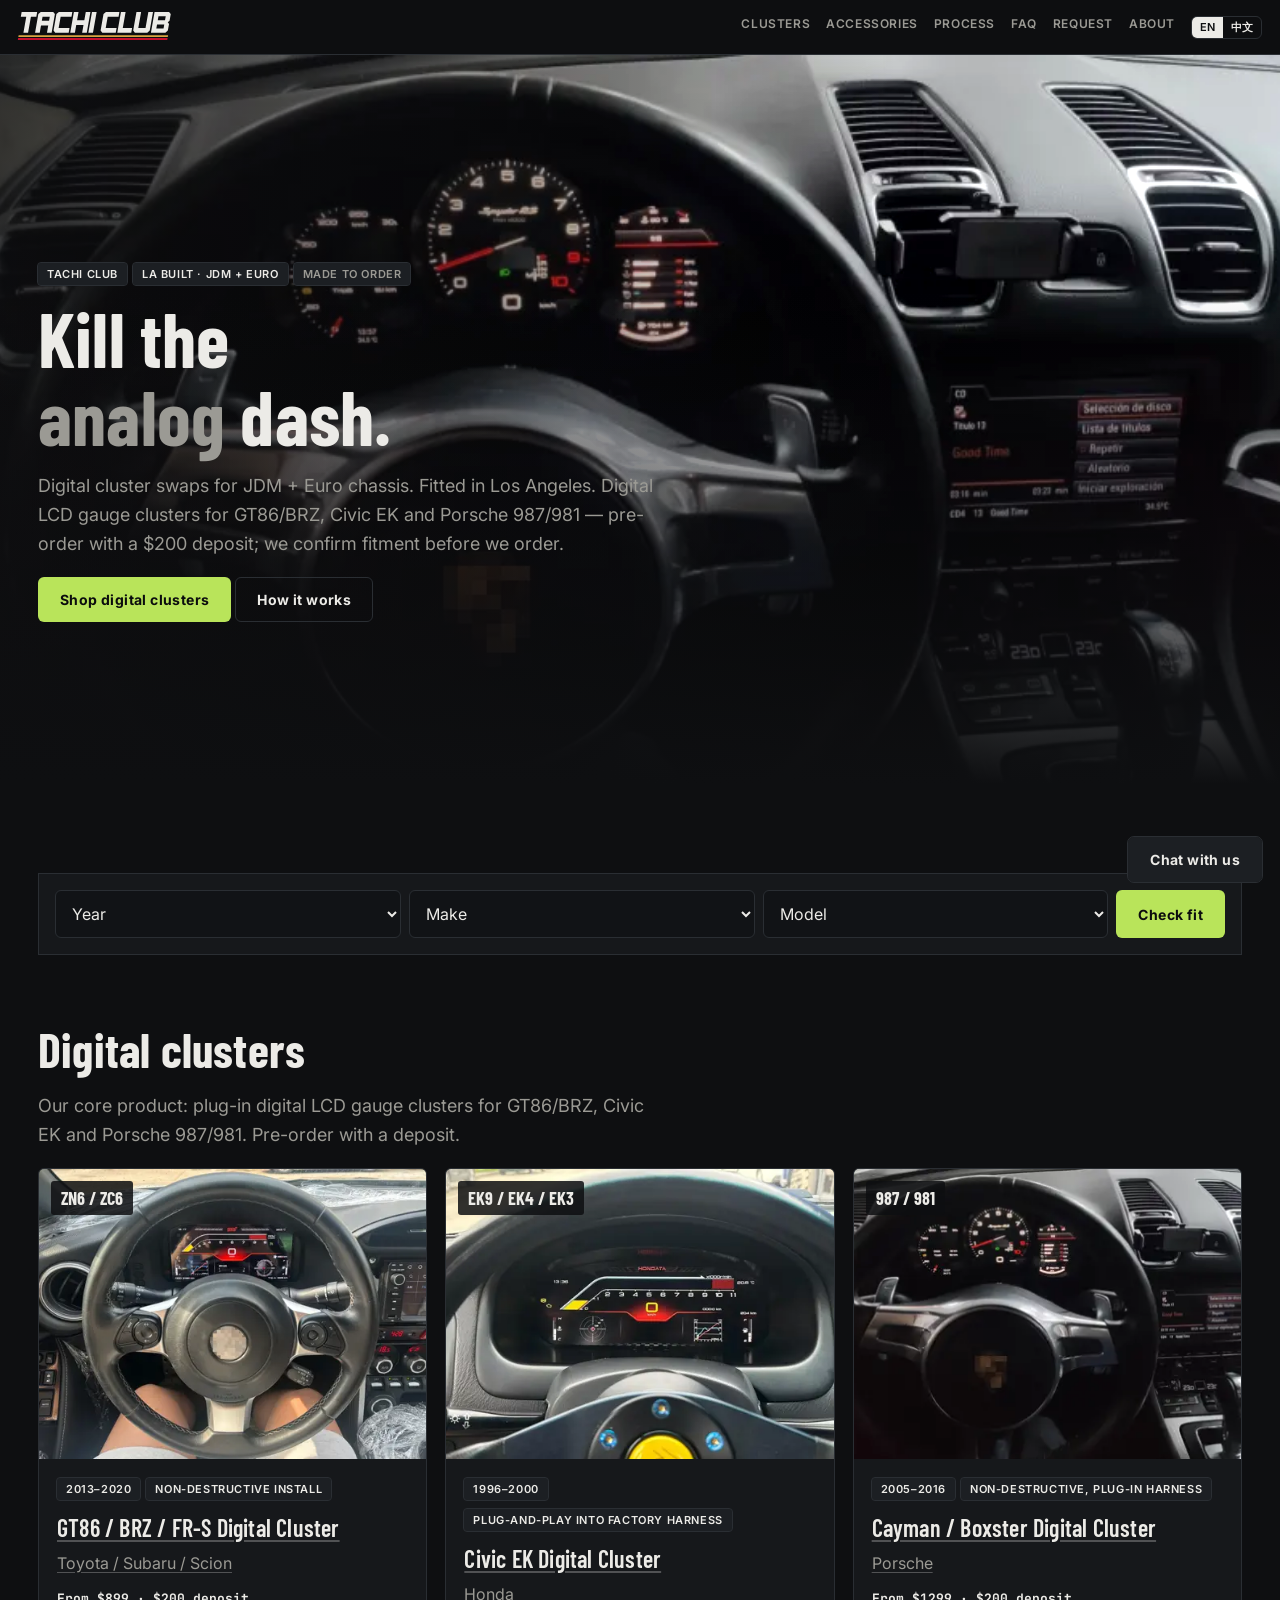
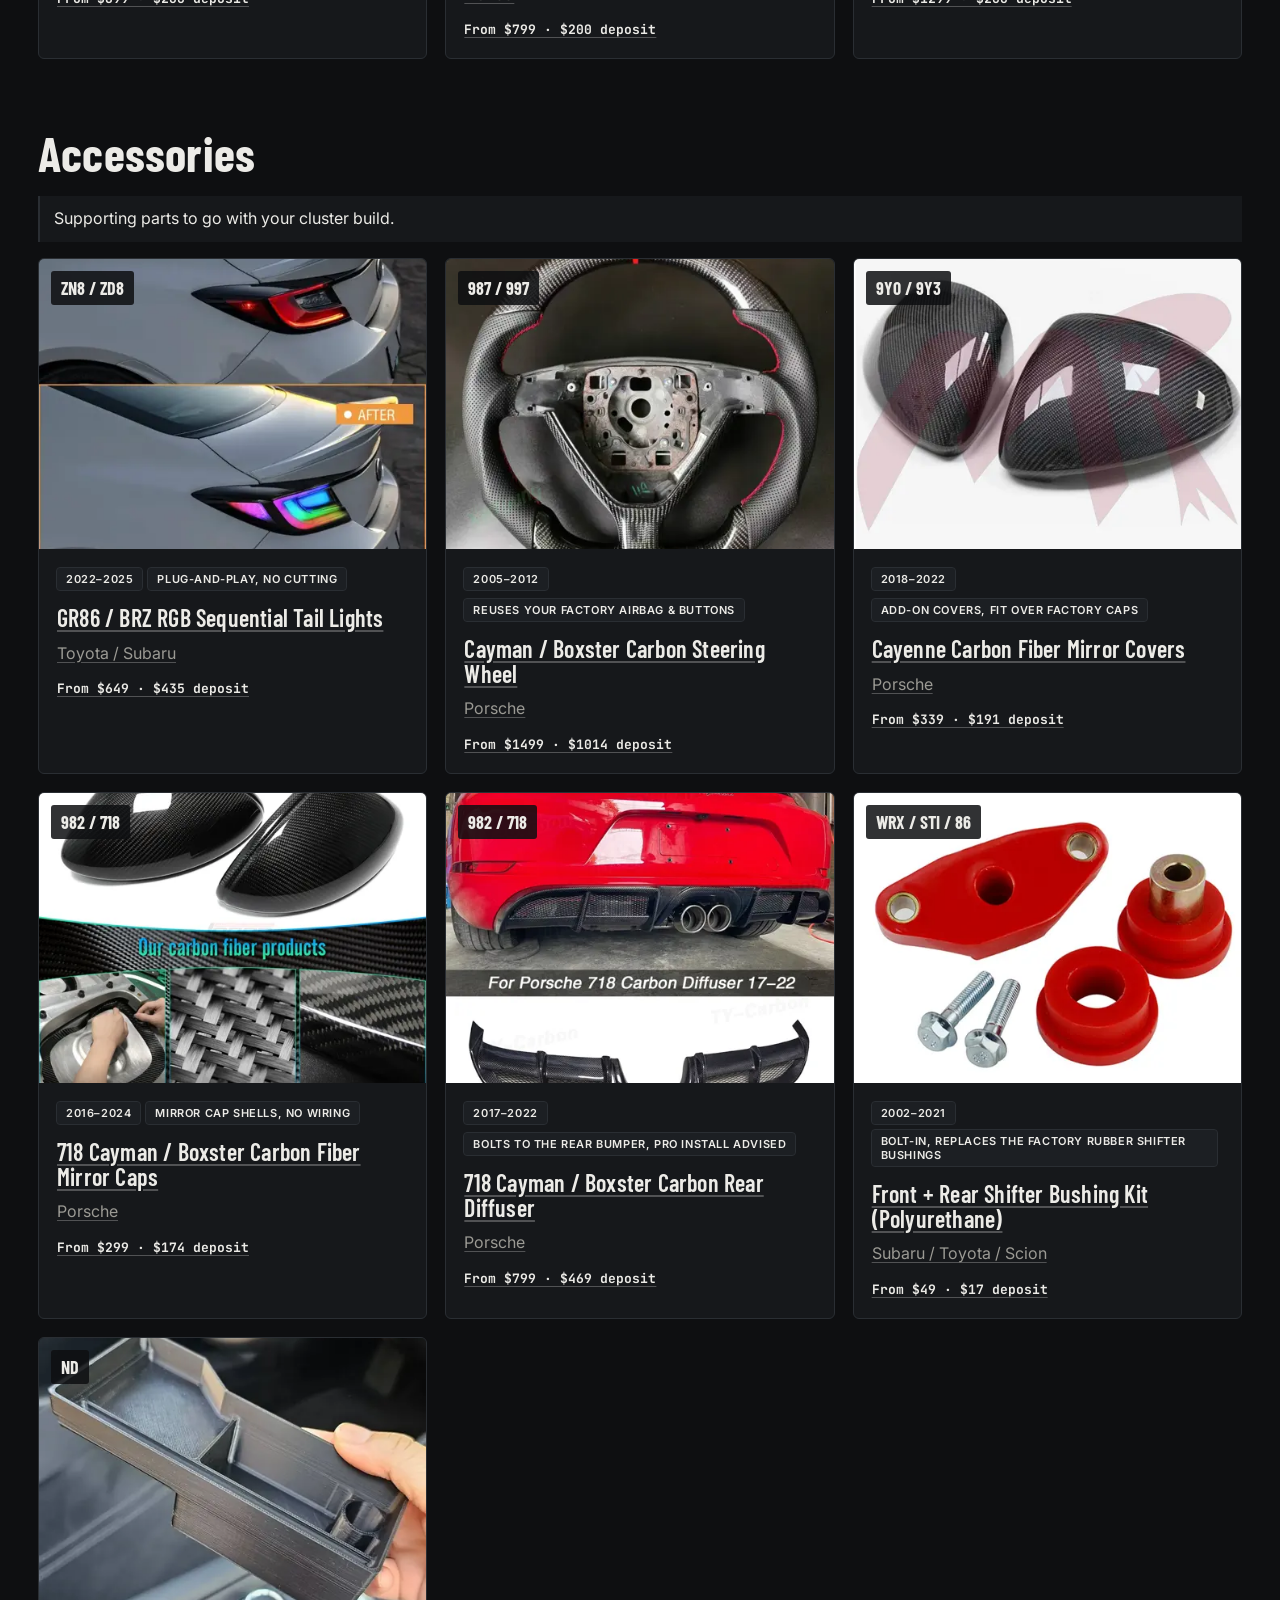
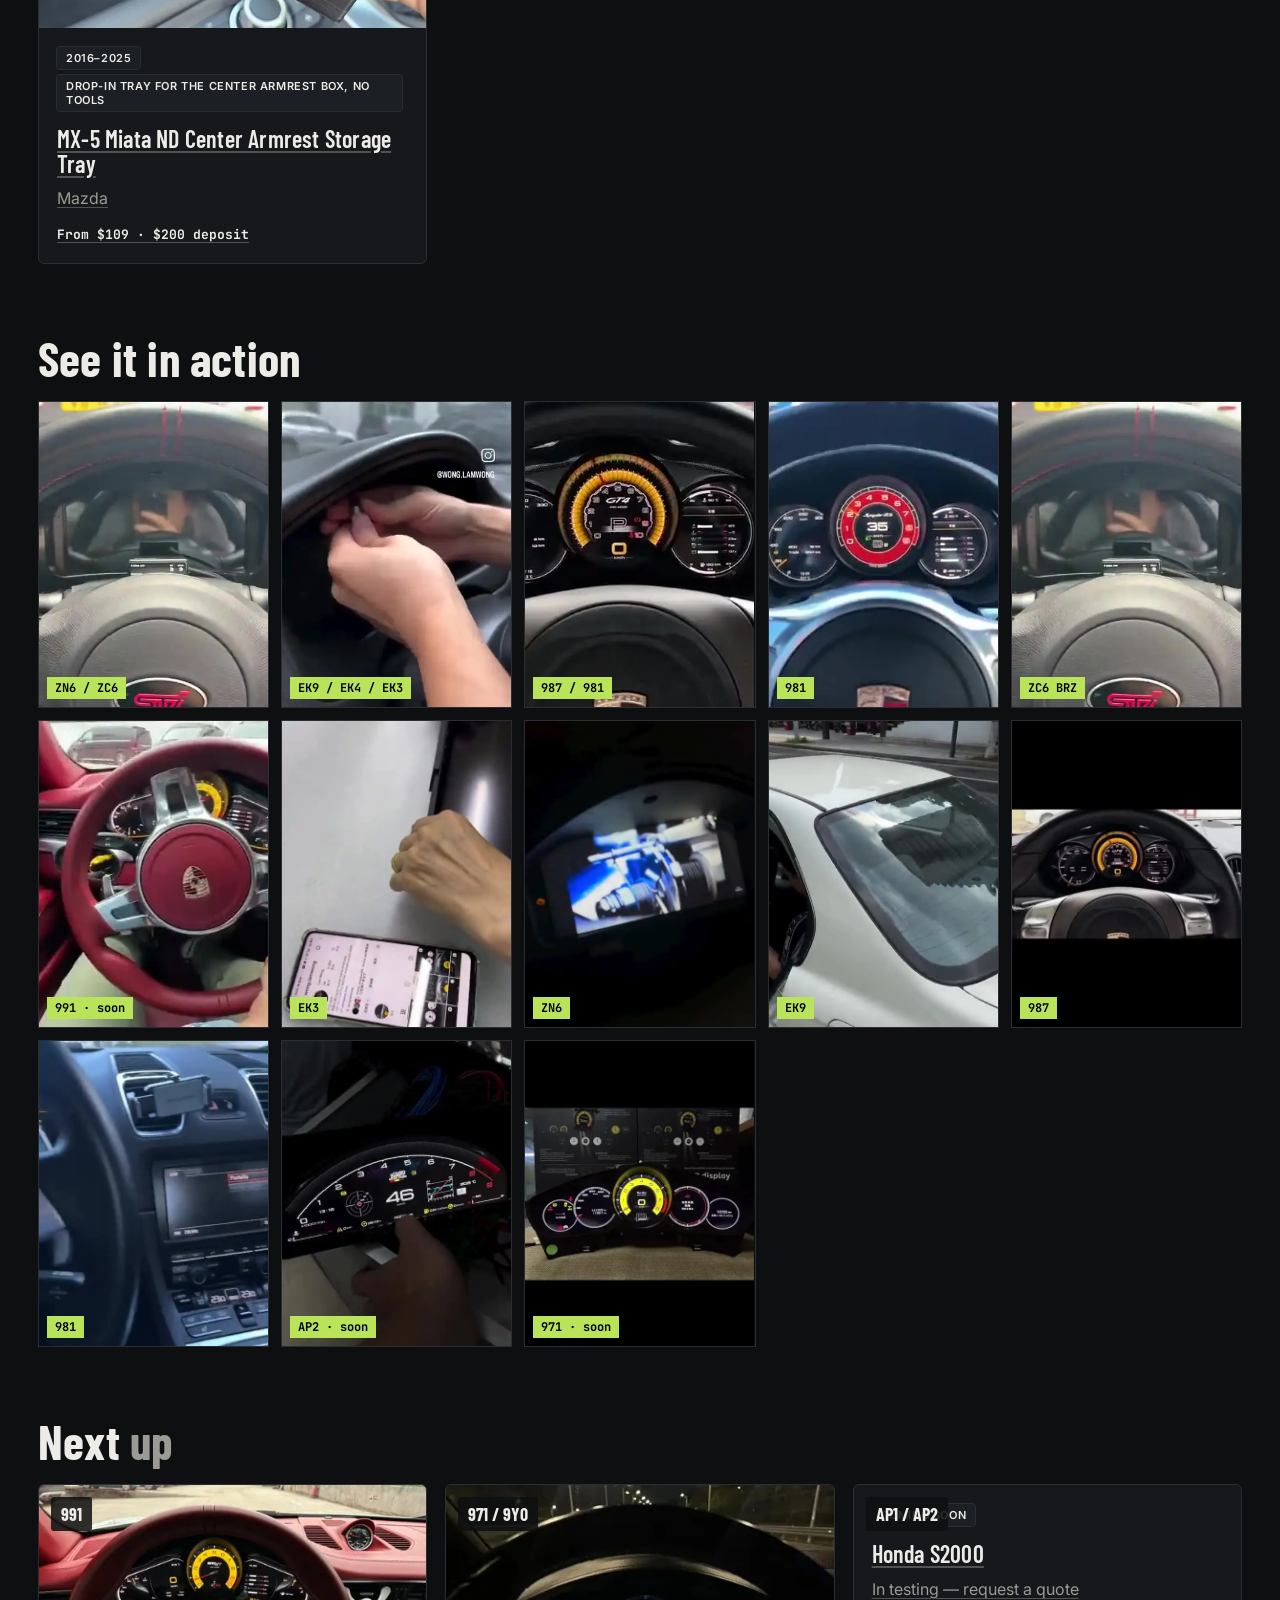
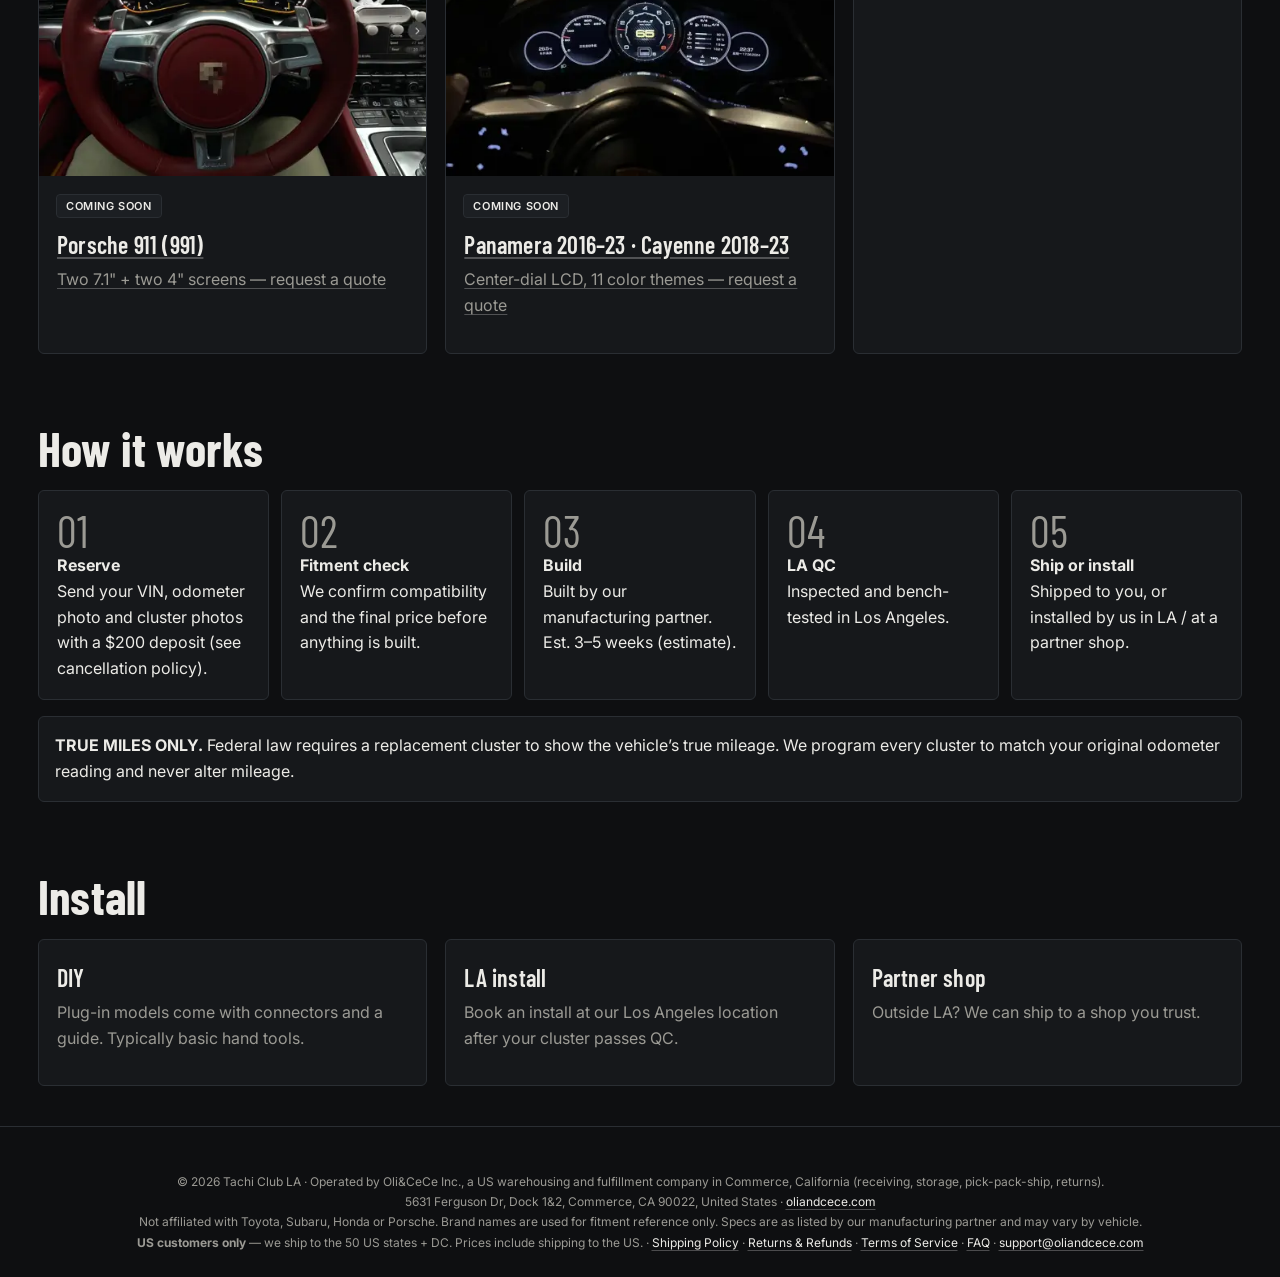
==== commit 120ffe35: "Logo v3: heritage italic TACHI CLUB wordmark (hand-built paths, amber/red stripes), new favicon.svg/" ====
--- a/index.html
+++ b/index.html
@@ -1,13 +1,13 @@
 <!doctype html><html lang="en"><head><meta charset="utf-8"><meta name="viewport" content="width=device-width,initial-scale=1,viewport-fit=cover">
 <title>Tachi Club — Digital LCD Gauge Clusters for GT86/BRZ, Civic EK &amp; Porsche 987/981 · Los Angeles</title>
 <meta name="description" content="Tachi Club makes plug-in digital LCD gauge clusters (instrument cluster swaps) for Toyota GT86 / Subaru BRZ / Scion FR-S, Honda Civic EK and Porsche 987/981 Cayman &amp; Boxster, plus supporting carbon accessories. Made to order, US customers, Los Angeles.">
-<meta property="og:title" content="Tachi Club — Digital Clusters · Los Angeles"><meta property="og:description" content="Digital cluster swaps for JDM + Euro chassis. Fitted in Los Angeles."><meta property="og:type" content="website"><meta property="og:site_name" content="Tachi Club"><meta property="og:image" content="https://tachiclub.oliandcece.com/media/img/981-224046832.webp"><meta name="twitter:card" content="summary_large_image"><meta name="theme-color" content="#090909">
+<meta property="og:title" content="Tachi Club — Digital Clusters · Los Angeles"><meta property="og:description" content="Digital cluster swaps for JDM + Euro chassis. Fitted in Los Angeles."><meta property="og:type" content="website"><meta property="og:site_name" content="Tachi Club"><meta property="og:image" content="https://tachiclub.oliandcece.com/media/img/981-224046832.webp"><meta name="twitter:card" content="summary_large_image"><meta name="theme-color" content="#0E0F11">
 <link rel="canonical" href="https://tachiclub.oliandcece.com/"><meta property="og:url" content="https://tachiclub.oliandcece.com/">
-<link rel="icon" href="favicon.svg" type="image/svg+xml">
+<link rel="icon" href="favicon.svg" type="image/svg+xml"><link rel="icon" href="/favicon.ico" sizes="48x48"><link rel="apple-touch-icon" href="/apple-touch-icon.png">
 <script type="application/ld+json">{"@context": "https://schema.org", "@graph": [{"@type": "Organization", "@id": "https://tachiclub.oliandcece.com/#org", "name": "Tachi Club", "url": "https://tachiclub.oliandcece.com/", "logo": "https://tachiclub.oliandcece.com/favicon.svg", "description": "Tachi Club makes plug-in digital LCD gauge clusters (instrument cluster swaps) for Toyota GT86 / Subaru BRZ / Scion FR-S, Honda Civic EK and Porsche 987/981 Cayman & Boxster, plus supporting carbon accessories. Made to order, US customers, Los Angeles.", "parentOrganization": {"@type": "Organization", "name": "Oli&CeCe Inc.", "url": "https://oliandcece.com"}, "address": {"@type": "PostalAddress", "streetAddress": "5631 Ferguson Dr, Dock 1&2", "addressLocality": "Commerce", "addressRegion": "CA", "postalCode": "90022", "addressCountry": "US"}}, {"@type": "WebSite", "@id": "https://tachiclub.oliandcece.com/#website", "name": "Tachi Club", "description": "Tachi Club makes plug-in digital LCD gauge clusters (instrument cluster swaps) for Toyota GT86 / Subaru BRZ / Scion FR-S, Honda Civic EK and Porsche 987/981 Cayman & Boxster, plus supporting carbon accessories. Made to order, US customers, Los Angeles.", "url": "https://tachiclub.oliandcece.com/", "publisher": {"@id": "https://tachiclub.oliandcece.com/#org"}}, {"@type": "Store", "name": "Tachi Club", "url": "https://tachiclub.oliandcece.com/", "parentOrganization": {"@id": "https://tachiclub.oliandcece.com/#org"}, "address": {"@type": "PostalAddress", "streetAddress": "5631 Ferguson Dr, Dock 1&2", "addressLocality": "Commerce", "addressRegion": "CA", "postalCode": "90022", "addressCountry": "US"}}]}</script>
 <link rel="preconnect" href="https://fonts.googleapis.com"><link rel="preconnect" href="https://fonts.gstatic.com" crossorigin>
 <link href="https://fonts.googleapis.com/css2?family=Barlow+Condensed:wght@500;600;700&family=Inter:wght@400;500;600;700&family=JetBrains+Mono:wght@500;700&display=swap" rel="stylesheet">
-<link rel="stylesheet" href="style.css?v=20261101f"><script src="config.js?v=20261101f"></script><script src="https://js.stripe.com/v3" async></script>
+<link rel="stylesheet" href="style.css?v=20261101h"><script src="config.js?v=20261101h"></script><script src="https://js.stripe.com/v3" async></script>
 </head>
 <body><div class="grain"></div><header><a href="#/" class="logo" id="logo" aria-label="Tachi Club home"></a><nav><a href="#/models">Clusters</a><a href="#/acc">Accessories</a><a href="#/how">Process</a><a href="#/faq">FAQ</a><a href="#/request">Request</a><a href="#/about">About</a></nav></header>
-<div class="kanji" aria-hidden="true" style="display:none"></div><main id="app"><h1>Tachi Club — digital LCD gauge clusters, Los Angeles</h1><p>Tachi Club makes plug-in digital LCD gauge clusters (instrument cluster swaps) for Toyota GT86 / Subaru BRZ / Scion FR-S, Honda Civic EK and Porsche 987/981 Cayman &amp; Boxster, plus supporting carbon accessories. Made to order, US customers, Los Angeles.</p><h2>Digital clusters</h2><ul><li><a href="/p/gt86/">GT86 / BRZ / FR-S Digital Cluster (ZN6 / ZC6, 2013–2020)</a></li><li><a href="/p/ek/">Civic EK Digital Cluster (EK9 / EK4 / EK3, 1996–2000)</a></li><li><a href="/p/987/">Cayman / Boxster Digital Cluster (987 / 981, 2005–2016)</a></li></ul><h2>Accessories</h2><ul><li><a href="/p/gr86tl/">GR86 / BRZ RGB Sequential Tail Lights (ZN8 / ZD8, 2022–2025)</a></li><li><a href="/p/p987sw/">Cayman / Boxster Carbon Steering Wheel (987 / 997, 2005–2012)</a></li><li><a href="/p/c9ymc/">Cayenne Carbon Fiber Mirror Covers (9Y0 / 9Y3, 2018–2022)</a></li><li><a href="/p/p718mc/">718 Cayman / Boxster Carbon Fiber Mirror Caps (982 / 718, 2016–2024)</a></li><li><a href="/p/p718dl/">718 Cayman / Boxster Carbon Rear Diffuser (982 / 718, 2017–2022)</a></li><li><a href="/p/sbshb/">Front + Rear Shifter Bushing Kit (Polyurethane) (WRX / STI / 86, 2002–2021)</a></li><li><a href="/p/mxtray/">MX-5 Miata ND Center Armrest Storage Tray (ND, 2016–2025)</a></li></ul><p><a href="/faq/">FAQ</a> · <a href="/shipping-policy/">Shipping Policy</a> · <a href="/returns-refund-policy/">Returns &amp; Refund Policy</a> · <a href="/terms/">Terms of Service</a></p></main><footer id="foot"></footer><script src="app.js?v=20261101f"></script></body></html>
+<div class="kanji" aria-hidden="true" style="display:none"></div><main id="app"><h1>Tachi Club — digital LCD gauge clusters, Los Angeles</h1><p>Tachi Club makes plug-in digital LCD gauge clusters (instrument cluster swaps) for Toyota GT86 / Subaru BRZ / Scion FR-S, Honda Civic EK and Porsche 987/981 Cayman &amp; Boxster, plus supporting carbon accessories. Made to order, US customers, Los Angeles.</p><h2>Digital clusters</h2><ul><li><a href="/p/gt86/">GT86 / BRZ / FR-S Digital Cluster (ZN6 / ZC6, 2013–2020)</a></li><li><a href="/p/ek/">Civic EK Digital Cluster (EK9 / EK4 / EK3, 1996–2000)</a></li><li><a href="/p/987/">Cayman / Boxster Digital Cluster (987 / 981, 2005–2016)</a></li></ul><h2>Accessories</h2><ul><li><a href="/p/gr86tl/">GR86 / BRZ RGB Sequential Tail Lights (ZN8 / ZD8, 2022–2025)</a></li><li><a href="/p/p987sw/">Cayman / Boxster Carbon Steering Wheel (987 / 997, 2005–2012)</a></li><li><a href="/p/c9ymc/">Cayenne Carbon Fiber Mirror Covers (9Y0 / 9Y3, 2018–2022)</a></li><li><a href="/p/p718mc/">718 Cayman / Boxster Carbon Fiber Mirror Caps (982 / 718, 2016–2024)</a></li><li><a href="/p/p718dl/">718 Cayman / Boxster Carbon Rear Diffuser (982 / 718, 2017–2022)</a></li><li><a href="/p/sbshb/">Front + Rear Shifter Bushing Kit (Polyurethane) (WRX / STI / 86, 2002–2021)</a></li><li><a href="/p/mxtray/">MX-5 Miata ND Center Armrest Storage Tray (ND, 2016–2025)</a></li></ul><p><a href="/faq/">FAQ</a> · <a href="/shipping-policy/">Shipping Policy</a> · <a href="/returns-refund-policy/">Returns &amp; Refund Policy</a> · <a href="/terms/">Terms of Service</a></p></main><footer id="foot"></footer><script src="app.js?v=20261101h"></script></body></html>
--- a/style.css
+++ b/style.css
@@ -205,3 +205,17 @@
 }
 .wm{filter:saturate(.45) brightness(.95)}
 .shipsum .pr.muted b{white-space:normal;text-align:right}
+/* nav + chat fix (2026-11-01 v2) */
+.mbar .mchat{display:none}
+@media(max-width:899px){
+ nav{display:grid!important;grid-template-columns:repeat(3,1fr);overflow:visible!important;gap:0!important;width:100%;border-top:1px solid var(--line);margin-top:4px}
+ nav a{justify-content:center;min-height:36px!important;padding:0 2px!important;font-size:12px!important;letter-spacing:.3px!important}
+ body.has-mbar .tgchat{display:none!important}
+ .mbar .mchat{display:flex;align-items:center;justify-content:center;flex:0 0 44px;height:44px;border:1px solid var(--line);border-radius:var(--r);background:var(--card2);text-decoration:none;font-size:20px}
+ body .tgchat{width:36px!important;height:36px!important;min-height:36px!important;right:4px!important;bottom:12px!important}body .tgchat:before{font-size:16px!important}
+}
+@media(max-width:899px){nav .lang{position:absolute;top:14px;right:14px;width:auto}nav .lang button{min-height:30px!important;padding:0 8px!important}}
+
+/* logo v3 heritage */
+.wm{filter:none;height:26px;width:auto;display:block}@media(min-width:760px){.wm{height:30px}}
+.pquick span{color:var(--tx)}
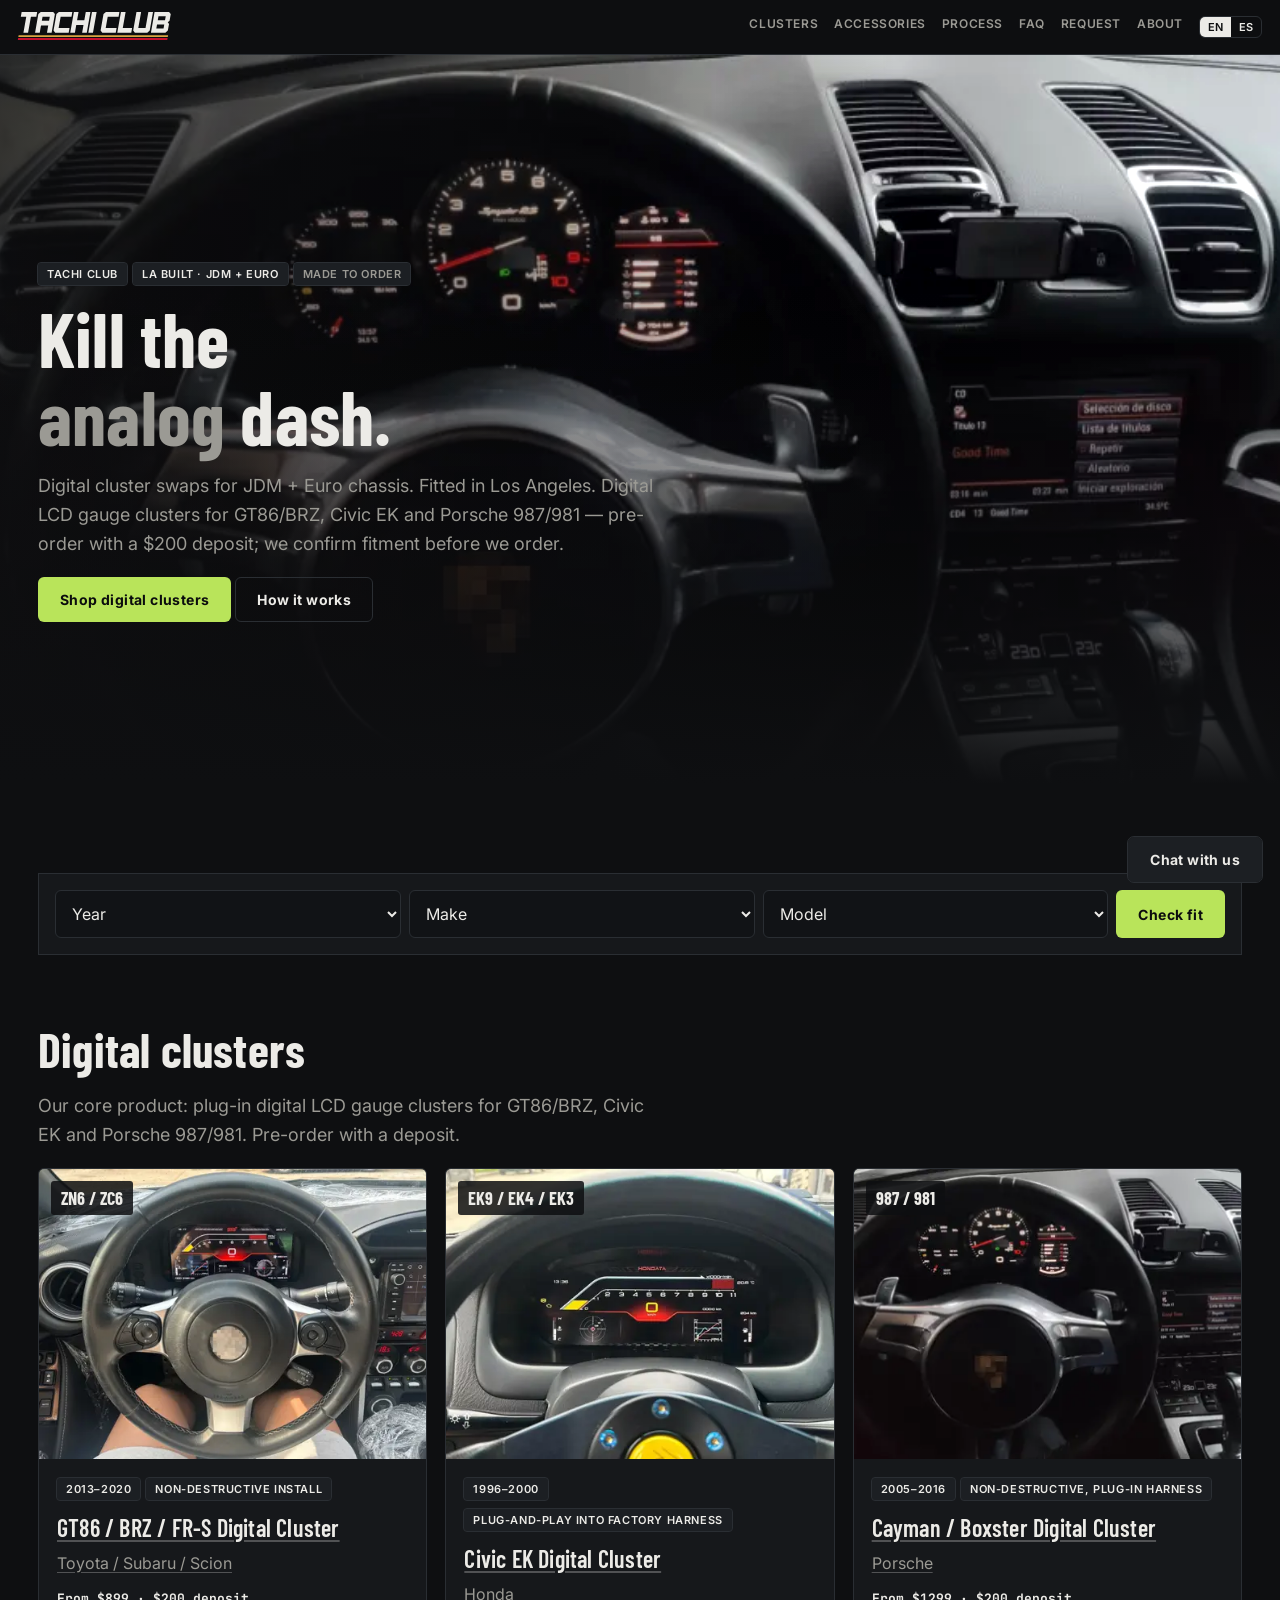
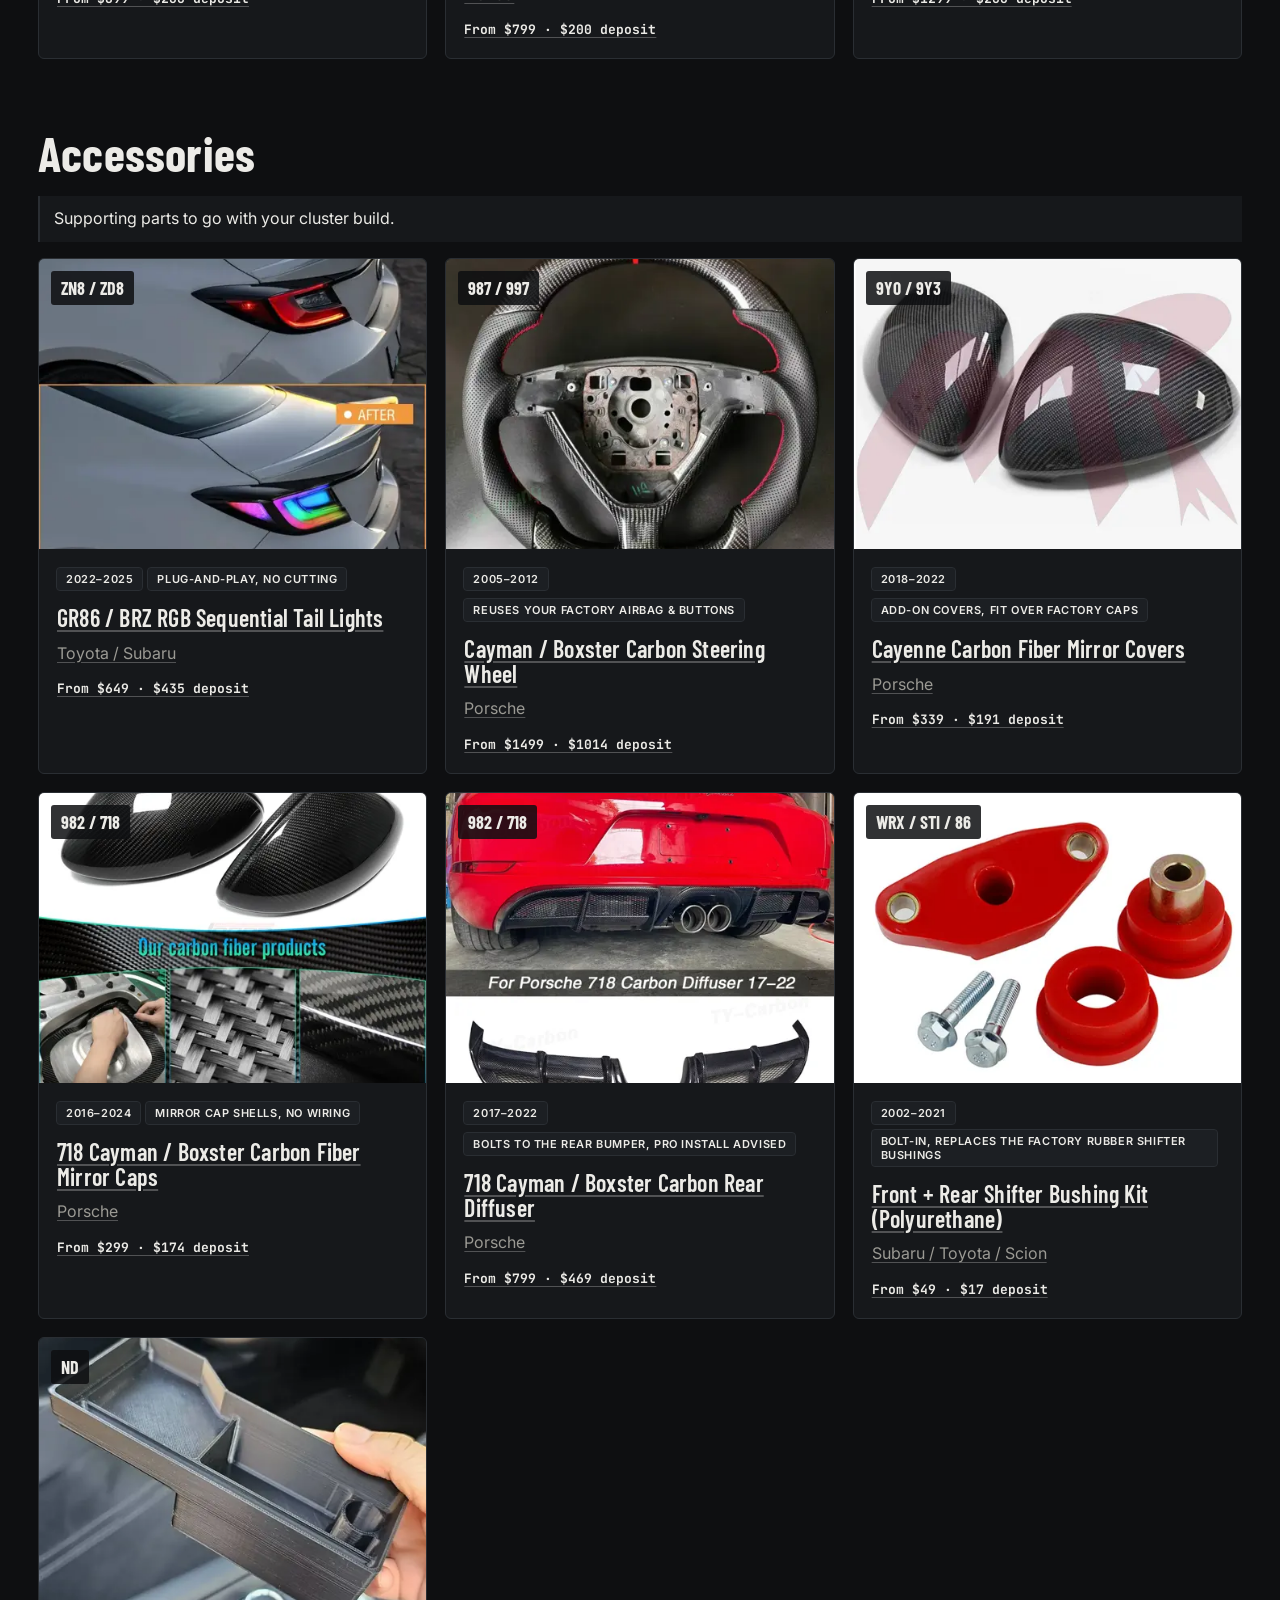
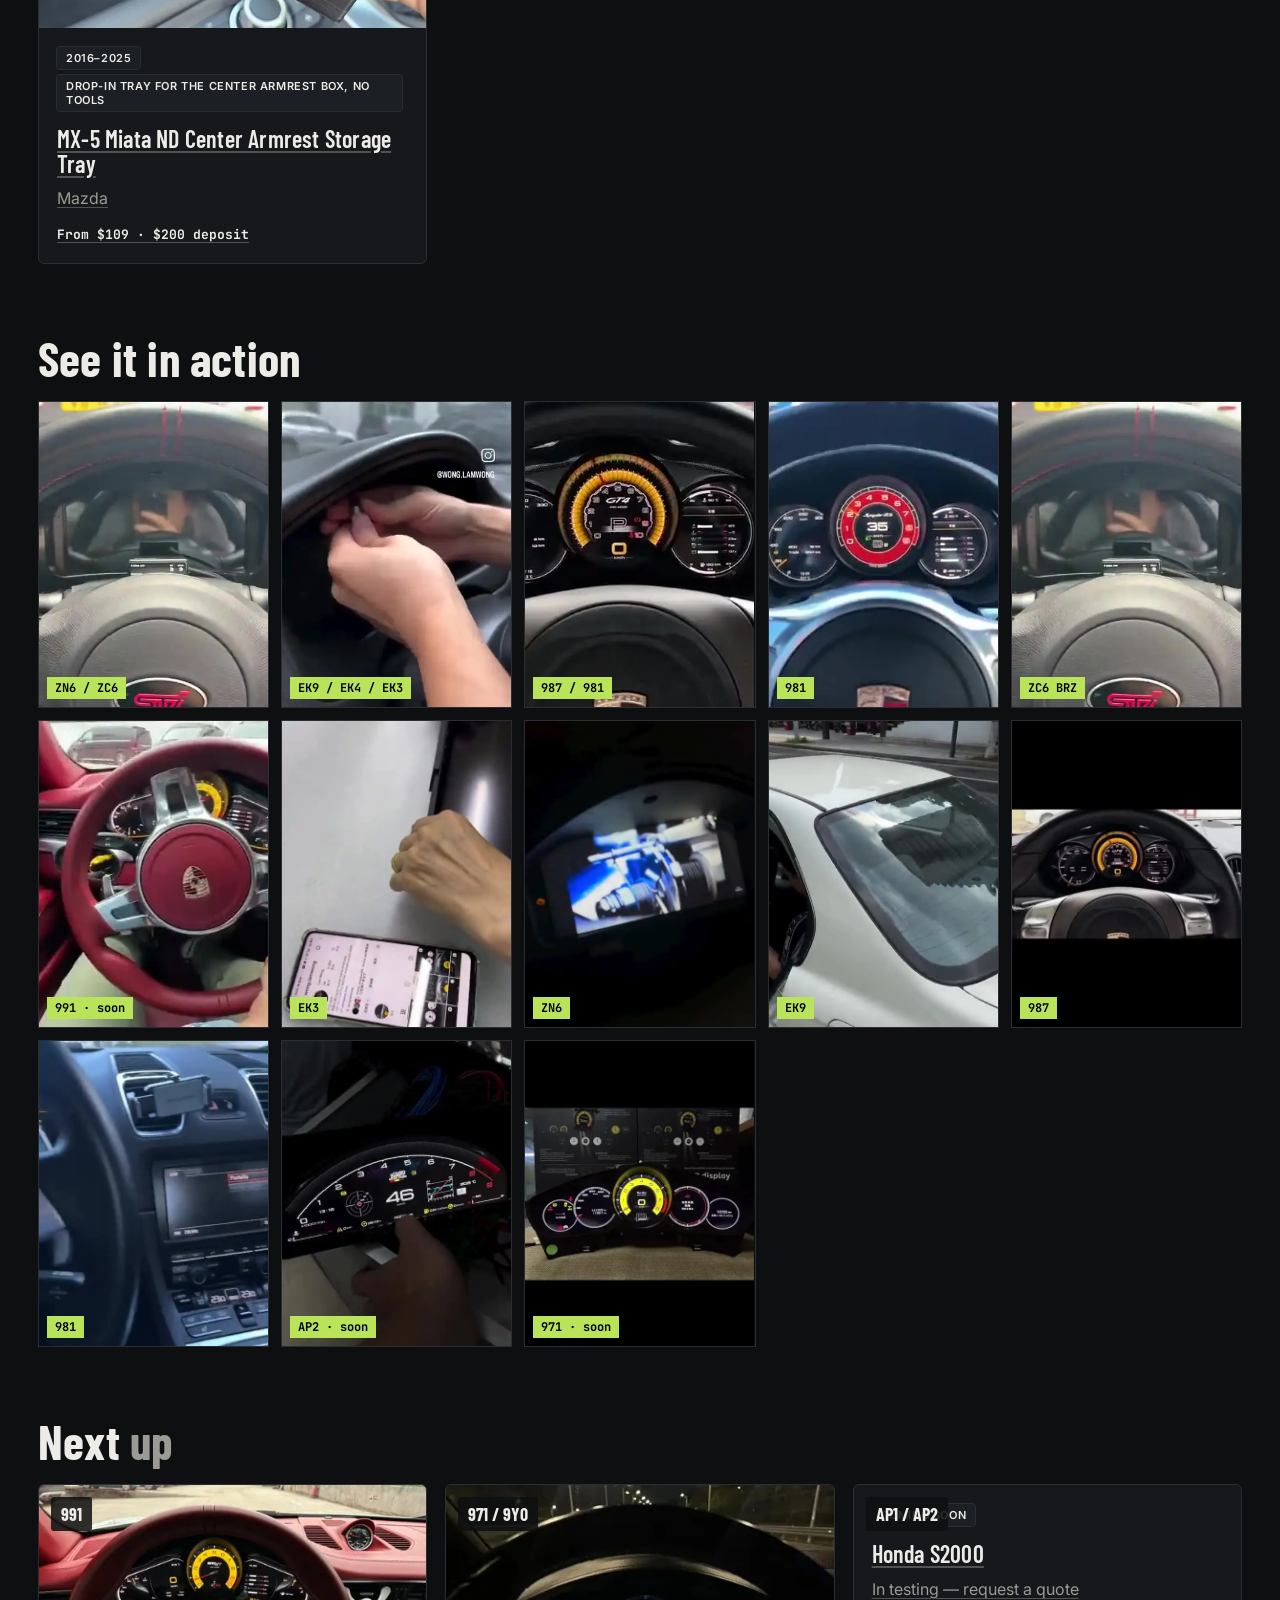
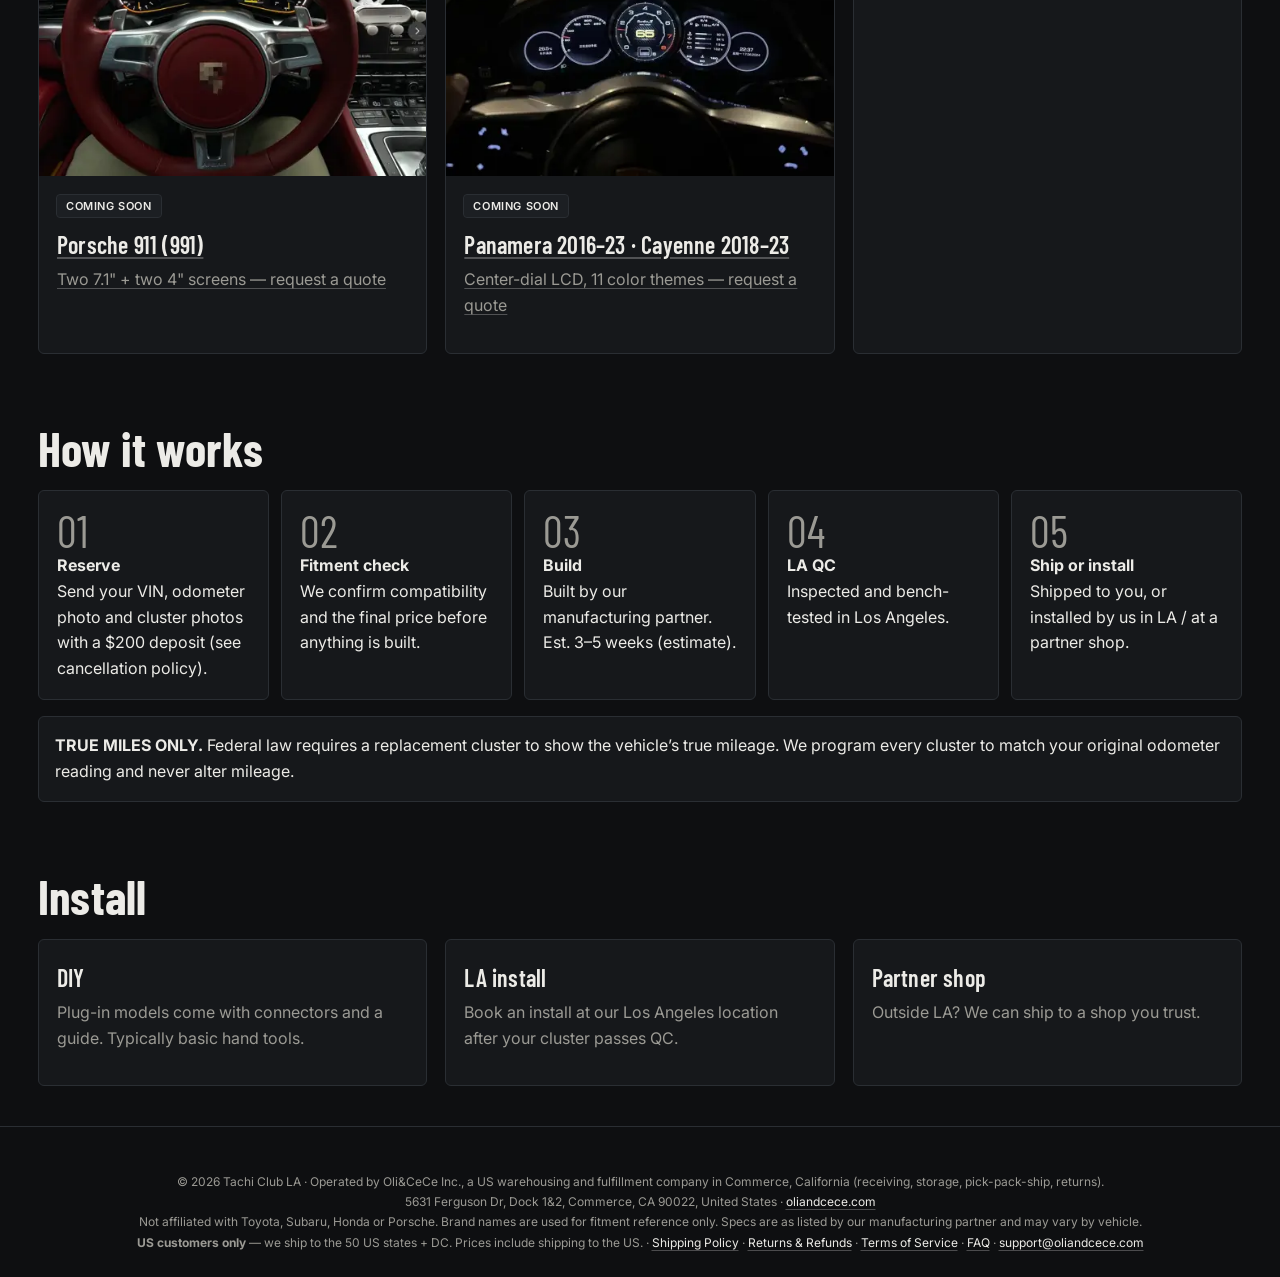
==== commit 37d6b512: "i18n: hide Chinese (SHOW_ZH flag, strings kept), add Spanish (ES) for all UI, products, checkout, po" ====
--- a/index.html
+++ b/index.html
@@ -7,7 +7,7 @@
 <script type="application/ld+json">{"@context": "https://schema.org", "@graph": [{"@type": "Organization", "@id": "https://tachiclub.oliandcece.com/#org", "name": "Tachi Club", "url": "https://tachiclub.oliandcece.com/", "logo": "https://tachiclub.oliandcece.com/favicon.svg", "description": "Tachi Club makes plug-in digital LCD gauge clusters (instrument cluster swaps) for Toyota GT86 / Subaru BRZ / Scion FR-S, Honda Civic EK and Porsche 987/981 Cayman & Boxster, plus supporting carbon accessories. Made to order, US customers, Los Angeles.", "parentOrganization": {"@type": "Organization", "name": "Oli&CeCe Inc.", "url": "https://oliandcece.com"}, "address": {"@type": "PostalAddress", "streetAddress": "5631 Ferguson Dr, Dock 1&2", "addressLocality": "Commerce", "addressRegion": "CA", "postalCode": "90022", "addressCountry": "US"}}, {"@type": "WebSite", "@id": "https://tachiclub.oliandcece.com/#website", "name": "Tachi Club", "description": "Tachi Club makes plug-in digital LCD gauge clusters (instrument cluster swaps) for Toyota GT86 / Subaru BRZ / Scion FR-S, Honda Civic EK and Porsche 987/981 Cayman & Boxster, plus supporting carbon accessories. Made to order, US customers, Los Angeles.", "url": "https://tachiclub.oliandcece.com/", "publisher": {"@id": "https://tachiclub.oliandcece.com/#org"}}, {"@type": "Store", "name": "Tachi Club", "url": "https://tachiclub.oliandcece.com/", "parentOrganization": {"@id": "https://tachiclub.oliandcece.com/#org"}, "address": {"@type": "PostalAddress", "streetAddress": "5631 Ferguson Dr, Dock 1&2", "addressLocality": "Commerce", "addressRegion": "CA", "postalCode": "90022", "addressCountry": "US"}}]}</script>
 <link rel="preconnect" href="https://fonts.googleapis.com"><link rel="preconnect" href="https://fonts.gstatic.com" crossorigin>
 <link href="https://fonts.googleapis.com/css2?family=Barlow+Condensed:wght@500;600;700&family=Inter:wght@400;500;600;700&family=JetBrains+Mono:wght@500;700&display=swap" rel="stylesheet">
-<link rel="stylesheet" href="style.css?v=20261101h"><script src="config.js?v=20261101h"></script><script src="https://js.stripe.com/v3" async></script>
+<link rel="stylesheet" href="style.css?v=20261101i"><script src="config.js?v=20261101i"></script><script src="https://js.stripe.com/v3" async></script>
 </head>
 <body><div class="grain"></div><header><a href="#/" class="logo" id="logo" aria-label="Tachi Club home"></a><nav><a href="#/models">Clusters</a><a href="#/acc">Accessories</a><a href="#/how">Process</a><a href="#/faq">FAQ</a><a href="#/request">Request</a><a href="#/about">About</a></nav></header>
-<div class="kanji" aria-hidden="true" style="display:none"></div><main id="app"><h1>Tachi Club — digital LCD gauge clusters, Los Angeles</h1><p>Tachi Club makes plug-in digital LCD gauge clusters (instrument cluster swaps) for Toyota GT86 / Subaru BRZ / Scion FR-S, Honda Civic EK and Porsche 987/981 Cayman &amp; Boxster, plus supporting carbon accessories. Made to order, US customers, Los Angeles.</p><h2>Digital clusters</h2><ul><li><a href="/p/gt86/">GT86 / BRZ / FR-S Digital Cluster (ZN6 / ZC6, 2013–2020)</a></li><li><a href="/p/ek/">Civic EK Digital Cluster (EK9 / EK4 / EK3, 1996–2000)</a></li><li><a href="/p/987/">Cayman / Boxster Digital Cluster (987 / 981, 2005–2016)</a></li></ul><h2>Accessories</h2><ul><li><a href="/p/gr86tl/">GR86 / BRZ RGB Sequential Tail Lights (ZN8 / ZD8, 2022–2025)</a></li><li><a href="/p/p987sw/">Cayman / Boxster Carbon Steering Wheel (987 / 997, 2005–2012)</a></li><li><a href="/p/c9ymc/">Cayenne Carbon Fiber Mirror Covers (9Y0 / 9Y3, 2018–2022)</a></li><li><a href="/p/p718mc/">718 Cayman / Boxster Carbon Fiber Mirror Caps (982 / 718, 2016–2024)</a></li><li><a href="/p/p718dl/">718 Cayman / Boxster Carbon Rear Diffuser (982 / 718, 2017–2022)</a></li><li><a href="/p/sbshb/">Front + Rear Shifter Bushing Kit (Polyurethane) (WRX / STI / 86, 2002–2021)</a></li><li><a href="/p/mxtray/">MX-5 Miata ND Center Armrest Storage Tray (ND, 2016–2025)</a></li></ul><p><a href="/faq/">FAQ</a> · <a href="/shipping-policy/">Shipping Policy</a> · <a href="/returns-refund-policy/">Returns &amp; Refund Policy</a> · <a href="/terms/">Terms of Service</a></p></main><footer id="foot"></footer><script src="app.js?v=20261101h"></script></body></html>
+<div class="kanji" aria-hidden="true" style="display:none"></div><main id="app"><h1>Tachi Club — digital LCD gauge clusters, Los Angeles</h1><p>Tachi Club makes plug-in digital LCD gauge clusters (instrument cluster swaps) for Toyota GT86 / Subaru BRZ / Scion FR-S, Honda Civic EK and Porsche 987/981 Cayman &amp; Boxster, plus supporting carbon accessories. Made to order, US customers, Los Angeles.</p><h2>Digital clusters</h2><ul><li><a href="/p/gt86/">GT86 / BRZ / FR-S Digital Cluster (ZN6 / ZC6, 2013–2020)</a></li><li><a href="/p/ek/">Civic EK Digital Cluster (EK9 / EK4 / EK3, 1996–2000)</a></li><li><a href="/p/987/">Cayman / Boxster Digital Cluster (987 / 981, 2005–2016)</a></li></ul><h2>Accessories</h2><ul><li><a href="/p/gr86tl/">GR86 / BRZ RGB Sequential Tail Lights (ZN8 / ZD8, 2022–2025)</a></li><li><a href="/p/p987sw/">Cayman / Boxster Carbon Steering Wheel (987 / 997, 2005–2012)</a></li><li><a href="/p/c9ymc/">Cayenne Carbon Fiber Mirror Covers (9Y0 / 9Y3, 2018–2022)</a></li><li><a href="/p/p718mc/">718 Cayman / Boxster Carbon Fiber Mirror Caps (982 / 718, 2016–2024)</a></li><li><a href="/p/p718dl/">718 Cayman / Boxster Carbon Rear Diffuser (982 / 718, 2017–2022)</a></li><li><a href="/p/sbshb/">Front + Rear Shifter Bushing Kit (Polyurethane) (WRX / STI / 86, 2002–2021)</a></li><li><a href="/p/mxtray/">MX-5 Miata ND Center Armrest Storage Tray (ND, 2016–2025)</a></li></ul><p><a href="/faq/">FAQ</a> · <a href="/shipping-policy/">Shipping Policy</a> · <a href="/returns-refund-policy/">Returns &amp; Refund Policy</a> · <a href="/terms/">Terms of Service</a></p></main><footer id="foot"></footer><script src="app.js?v=20261101i"></script></body></html>
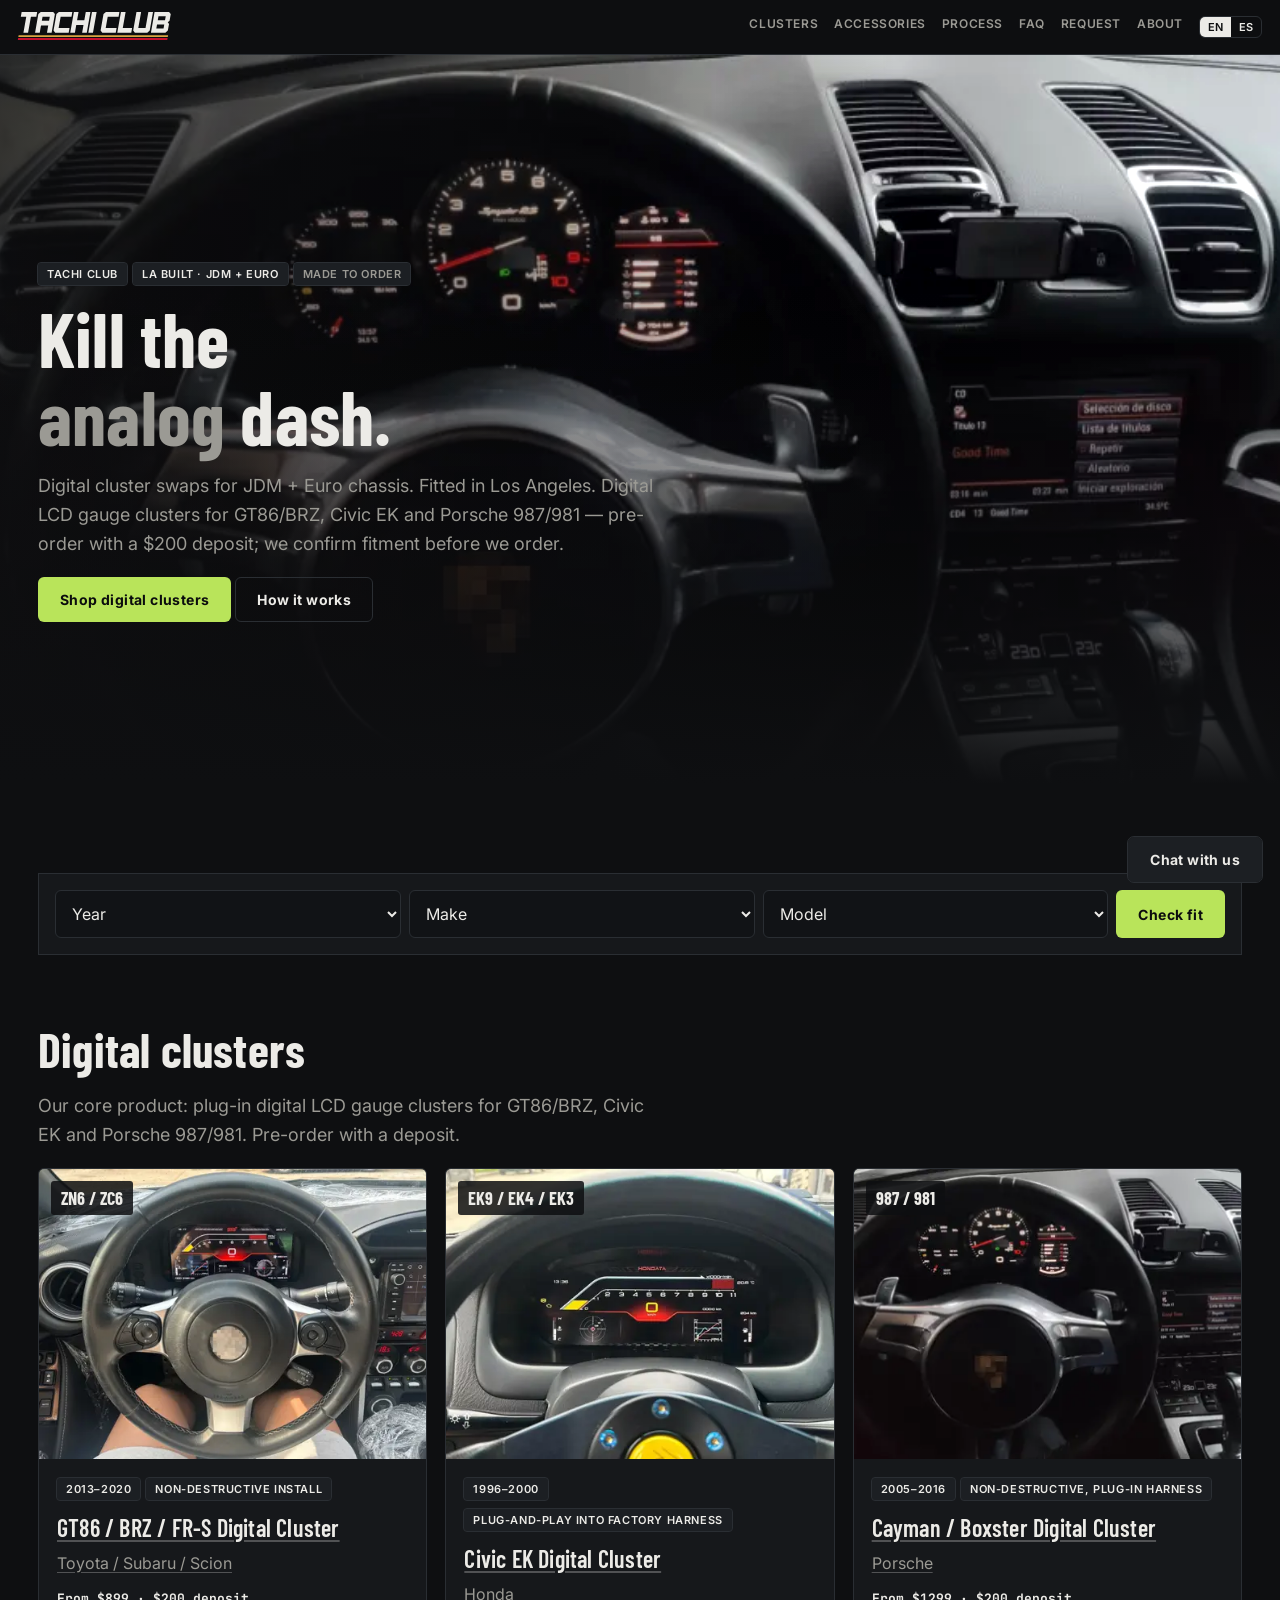
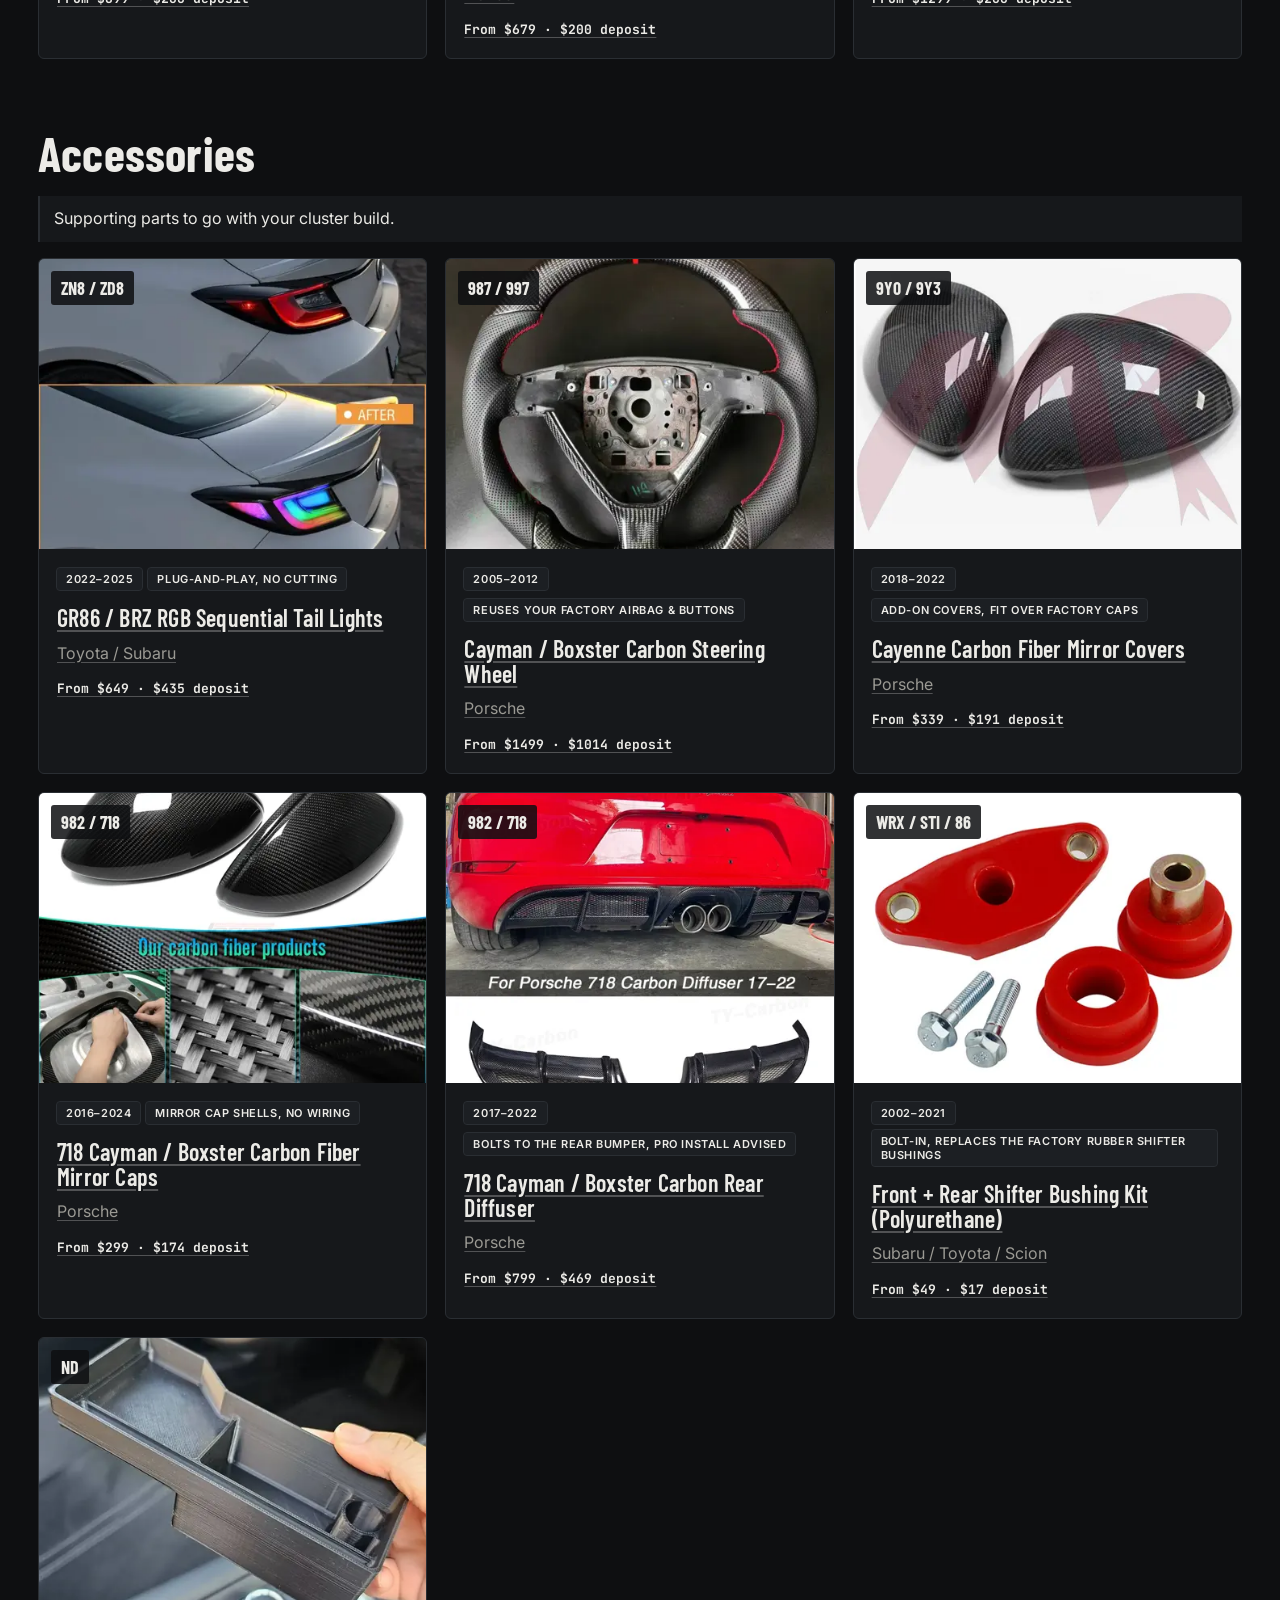
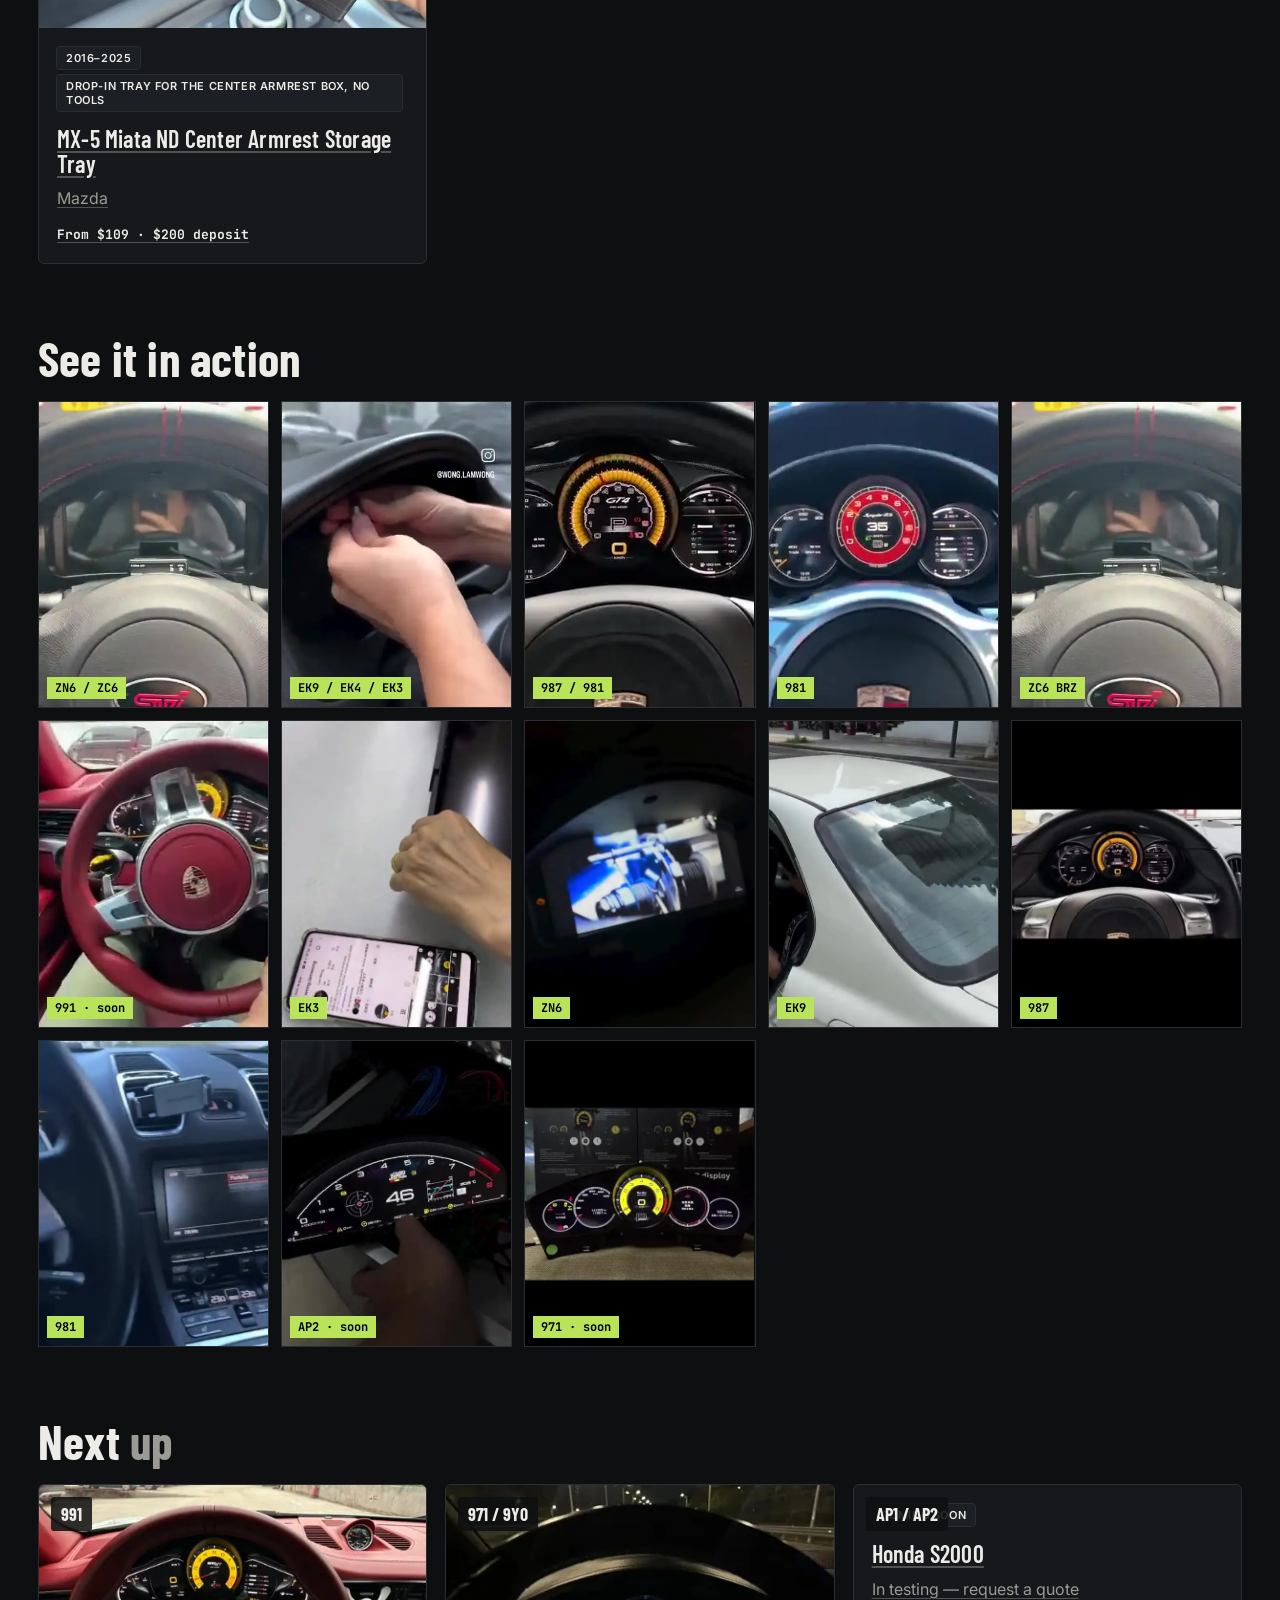
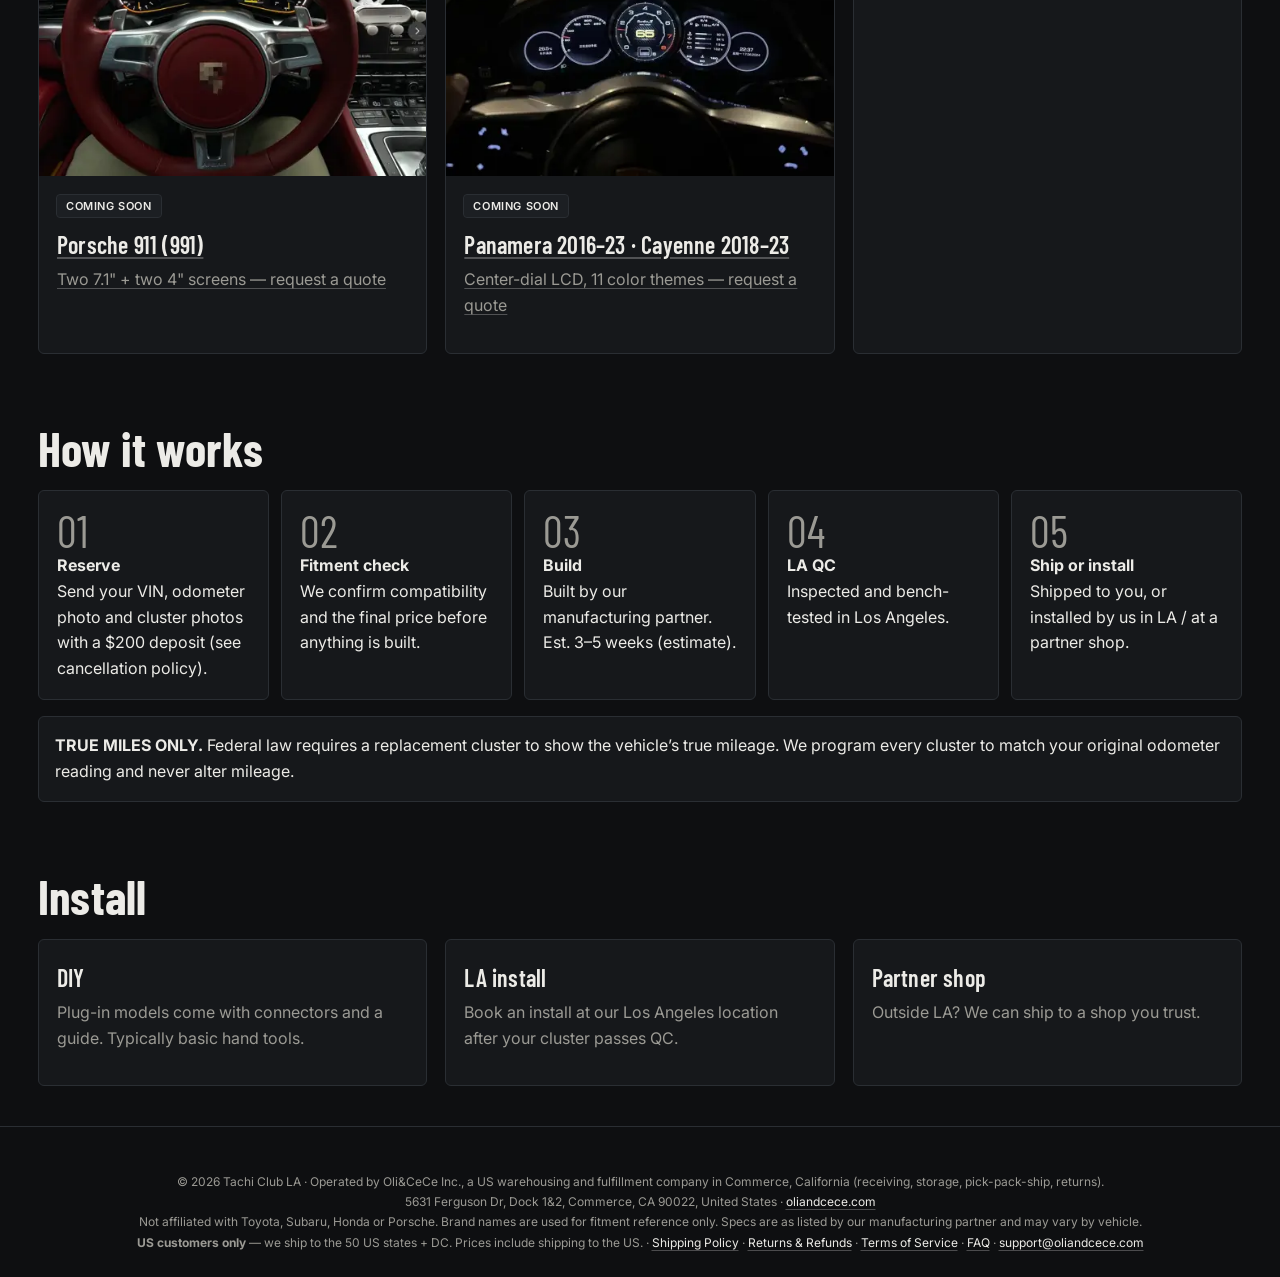
==== commit e469fc9b: "EK standard price 799 -> 679 (t328u); regen SEO; cache bump 20261101j" ====
--- a/index.html
+++ b/index.html
@@ -7,7 +7,7 @@
 <script type="application/ld+json">{"@context": "https://schema.org", "@graph": [{"@type": "Organization", "@id": "https://tachiclub.oliandcece.com/#org", "name": "Tachi Club", "url": "https://tachiclub.oliandcece.com/", "logo": "https://tachiclub.oliandcece.com/favicon.svg", "description": "Tachi Club makes plug-in digital LCD gauge clusters (instrument cluster swaps) for Toyota GT86 / Subaru BRZ / Scion FR-S, Honda Civic EK and Porsche 987/981 Cayman & Boxster, plus supporting carbon accessories. Made to order, US customers, Los Angeles.", "parentOrganization": {"@type": "Organization", "name": "Oli&CeCe Inc.", "url": "https://oliandcece.com"}, "address": {"@type": "PostalAddress", "streetAddress": "5631 Ferguson Dr, Dock 1&2", "addressLocality": "Commerce", "addressRegion": "CA", "postalCode": "90022", "addressCountry": "US"}}, {"@type": "WebSite", "@id": "https://tachiclub.oliandcece.com/#website", "name": "Tachi Club", "description": "Tachi Club makes plug-in digital LCD gauge clusters (instrument cluster swaps) for Toyota GT86 / Subaru BRZ / Scion FR-S, Honda Civic EK and Porsche 987/981 Cayman & Boxster, plus supporting carbon accessories. Made to order, US customers, Los Angeles.", "url": "https://tachiclub.oliandcece.com/", "publisher": {"@id": "https://tachiclub.oliandcece.com/#org"}}, {"@type": "Store", "name": "Tachi Club", "url": "https://tachiclub.oliandcece.com/", "parentOrganization": {"@id": "https://tachiclub.oliandcece.com/#org"}, "address": {"@type": "PostalAddress", "streetAddress": "5631 Ferguson Dr, Dock 1&2", "addressLocality": "Commerce", "addressRegion": "CA", "postalCode": "90022", "addressCountry": "US"}}]}</script>
 <link rel="preconnect" href="https://fonts.googleapis.com"><link rel="preconnect" href="https://fonts.gstatic.com" crossorigin>
 <link href="https://fonts.googleapis.com/css2?family=Barlow+Condensed:wght@500;600;700&family=Inter:wght@400;500;600;700&family=JetBrains+Mono:wght@500;700&display=swap" rel="stylesheet">
-<link rel="stylesheet" href="style.css?v=20261101i"><script src="config.js?v=20261101i"></script><script src="https://js.stripe.com/v3" async></script>
+<link rel="stylesheet" href="style.css?v=20261101j"><script src="config.js?v=20261101j"></script><script src="https://js.stripe.com/v3" async></script>
 </head>
 <body><div class="grain"></div><header><a href="#/" class="logo" id="logo" aria-label="Tachi Club home"></a><nav><a href="#/models">Clusters</a><a href="#/acc">Accessories</a><a href="#/how">Process</a><a href="#/faq">FAQ</a><a href="#/request">Request</a><a href="#/about">About</a></nav></header>
-<div class="kanji" aria-hidden="true" style="display:none"></div><main id="app"><h1>Tachi Club — digital LCD gauge clusters, Los Angeles</h1><p>Tachi Club makes plug-in digital LCD gauge clusters (instrument cluster swaps) for Toyota GT86 / Subaru BRZ / Scion FR-S, Honda Civic EK and Porsche 987/981 Cayman &amp; Boxster, plus supporting carbon accessories. Made to order, US customers, Los Angeles.</p><h2>Digital clusters</h2><ul><li><a href="/p/gt86/">GT86 / BRZ / FR-S Digital Cluster (ZN6 / ZC6, 2013–2020)</a></li><li><a href="/p/ek/">Civic EK Digital Cluster (EK9 / EK4 / EK3, 1996–2000)</a></li><li><a href="/p/987/">Cayman / Boxster Digital Cluster (987 / 981, 2005–2016)</a></li></ul><h2>Accessories</h2><ul><li><a href="/p/gr86tl/">GR86 / BRZ RGB Sequential Tail Lights (ZN8 / ZD8, 2022–2025)</a></li><li><a href="/p/p987sw/">Cayman / Boxster Carbon Steering Wheel (987 / 997, 2005–2012)</a></li><li><a href="/p/c9ymc/">Cayenne Carbon Fiber Mirror Covers (9Y0 / 9Y3, 2018–2022)</a></li><li><a href="/p/p718mc/">718 Cayman / Boxster Carbon Fiber Mirror Caps (982 / 718, 2016–2024)</a></li><li><a href="/p/p718dl/">718 Cayman / Boxster Carbon Rear Diffuser (982 / 718, 2017–2022)</a></li><li><a href="/p/sbshb/">Front + Rear Shifter Bushing Kit (Polyurethane) (WRX / STI / 86, 2002–2021)</a></li><li><a href="/p/mxtray/">MX-5 Miata ND Center Armrest Storage Tray (ND, 2016–2025)</a></li></ul><p><a href="/faq/">FAQ</a> · <a href="/shipping-policy/">Shipping Policy</a> · <a href="/returns-refund-policy/">Returns &amp; Refund Policy</a> · <a href="/terms/">Terms of Service</a></p></main><footer id="foot"></footer><script src="app.js?v=20261101i"></script></body></html>
+<div class="kanji" aria-hidden="true" style="display:none"></div><main id="app"><h1>Tachi Club — digital LCD gauge clusters, Los Angeles</h1><p>Tachi Club makes plug-in digital LCD gauge clusters (instrument cluster swaps) for Toyota GT86 / Subaru BRZ / Scion FR-S, Honda Civic EK and Porsche 987/981 Cayman &amp; Boxster, plus supporting carbon accessories. Made to order, US customers, Los Angeles.</p><h2>Digital clusters</h2><ul><li><a href="/p/gt86/">GT86 / BRZ / FR-S Digital Cluster (ZN6 / ZC6, 2013–2020)</a></li><li><a href="/p/ek/">Civic EK Digital Cluster (EK9 / EK4 / EK3, 1996–2000)</a></li><li><a href="/p/987/">Cayman / Boxster Digital Cluster (987 / 981, 2005–2016)</a></li></ul><h2>Accessories</h2><ul><li><a href="/p/gr86tl/">GR86 / BRZ RGB Sequential Tail Lights (ZN8 / ZD8, 2022–2025)</a></li><li><a href="/p/p987sw/">Cayman / Boxster Carbon Steering Wheel (987 / 997, 2005–2012)</a></li><li><a href="/p/c9ymc/">Cayenne Carbon Fiber Mirror Covers (9Y0 / 9Y3, 2018–2022)</a></li><li><a href="/p/p718mc/">718 Cayman / Boxster Carbon Fiber Mirror Caps (982 / 718, 2016–2024)</a></li><li><a href="/p/p718dl/">718 Cayman / Boxster Carbon Rear Diffuser (982 / 718, 2017–2022)</a></li><li><a href="/p/sbshb/">Front + Rear Shifter Bushing Kit (Polyurethane) (WRX / STI / 86, 2002–2021)</a></li><li><a href="/p/mxtray/">MX-5 Miata ND Center Armrest Storage Tray (ND, 2016–2025)</a></li></ul><p><a href="/faq/">FAQ</a> · <a href="/shipping-policy/">Shipping Policy</a> · <a href="/returns-refund-policy/">Returns &amp; Refund Policy</a> · <a href="/terms/">Terms of Service</a></p></main><footer id="foot"></footer><script src="app.js?v=20261101j"></script></body></html>
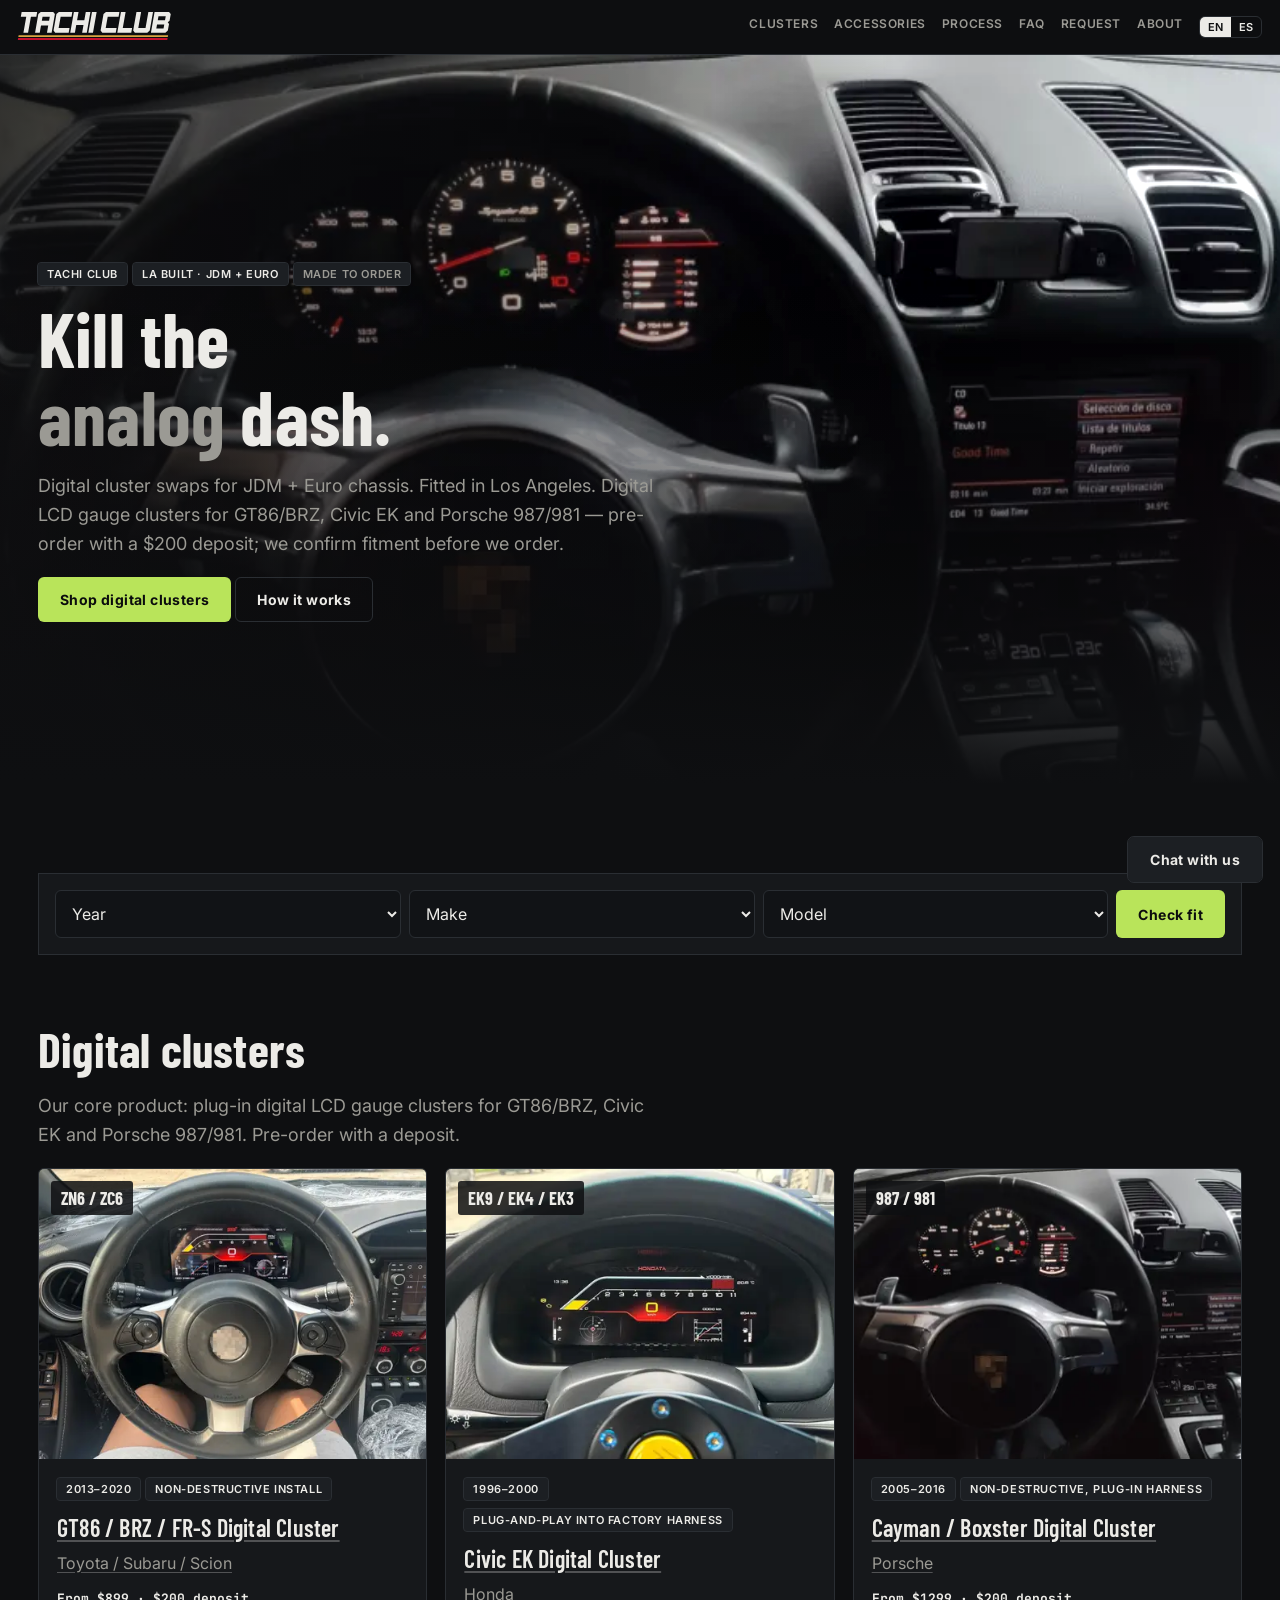
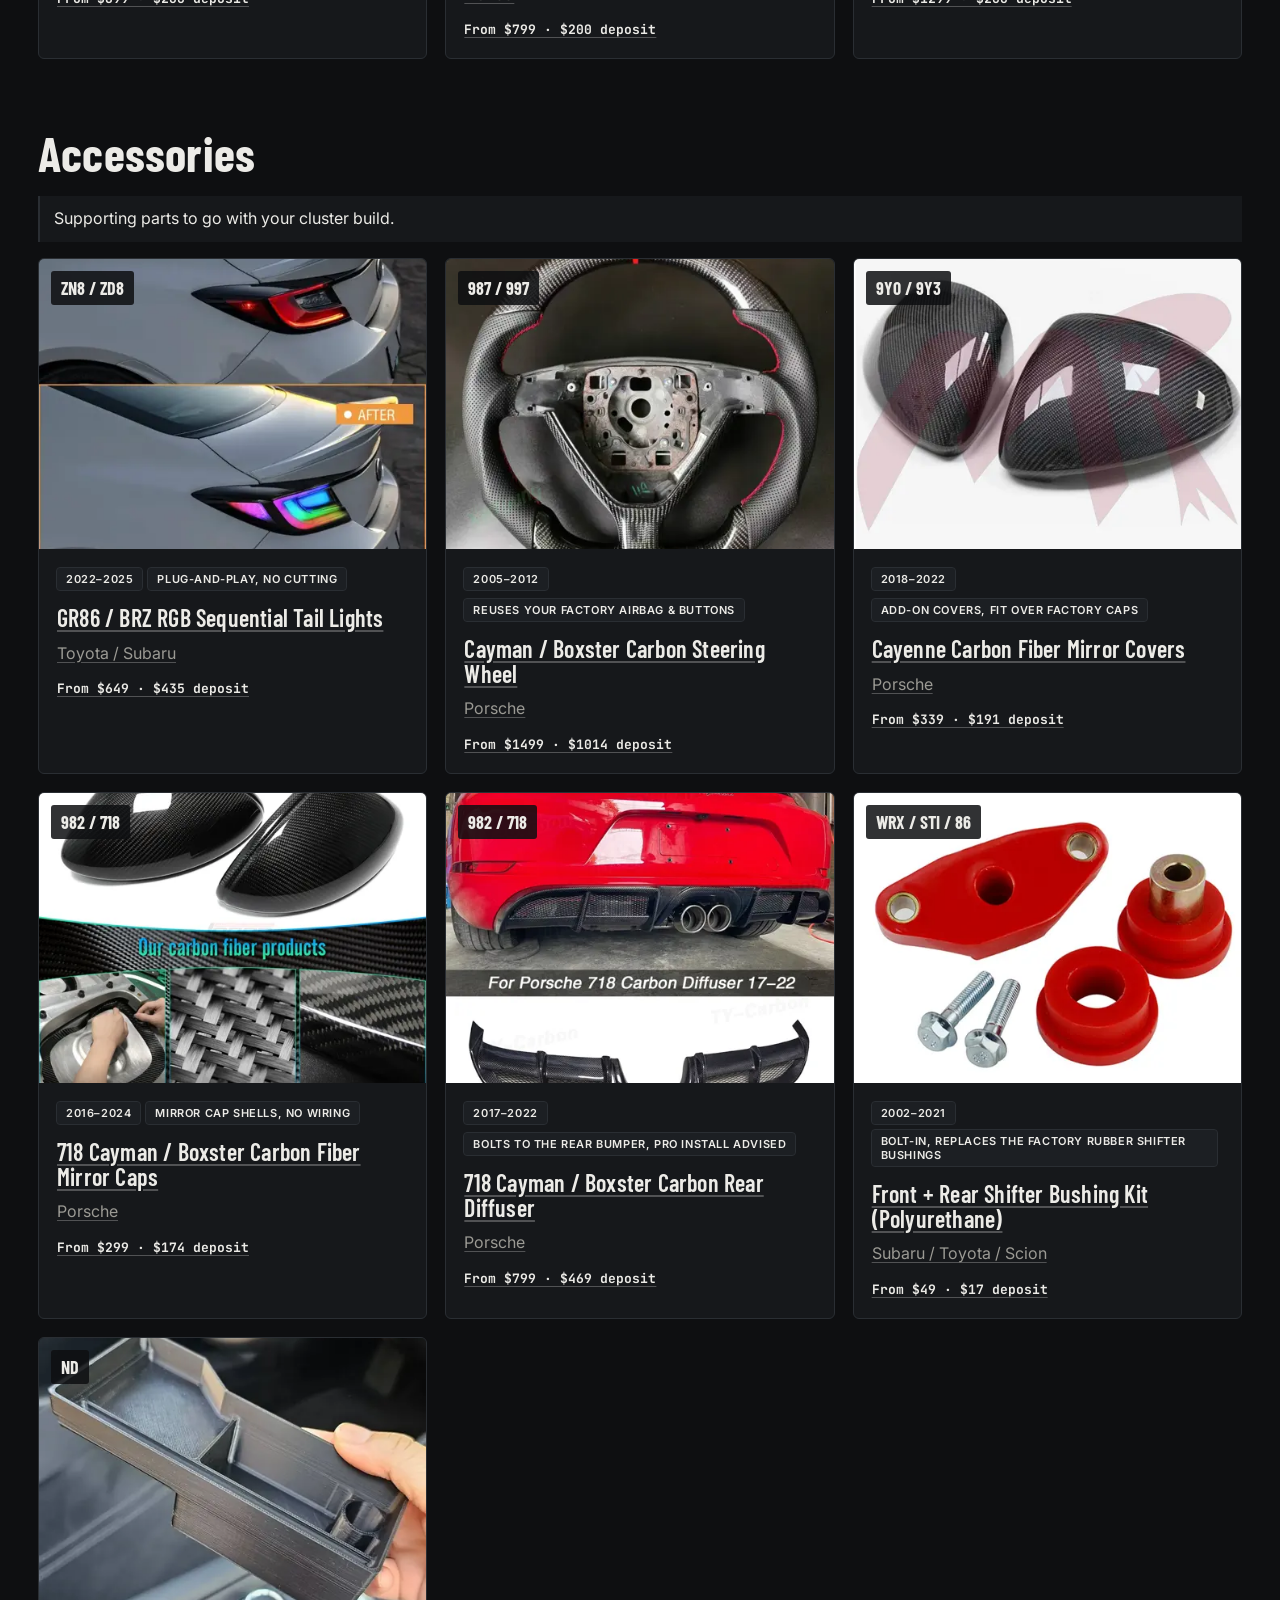
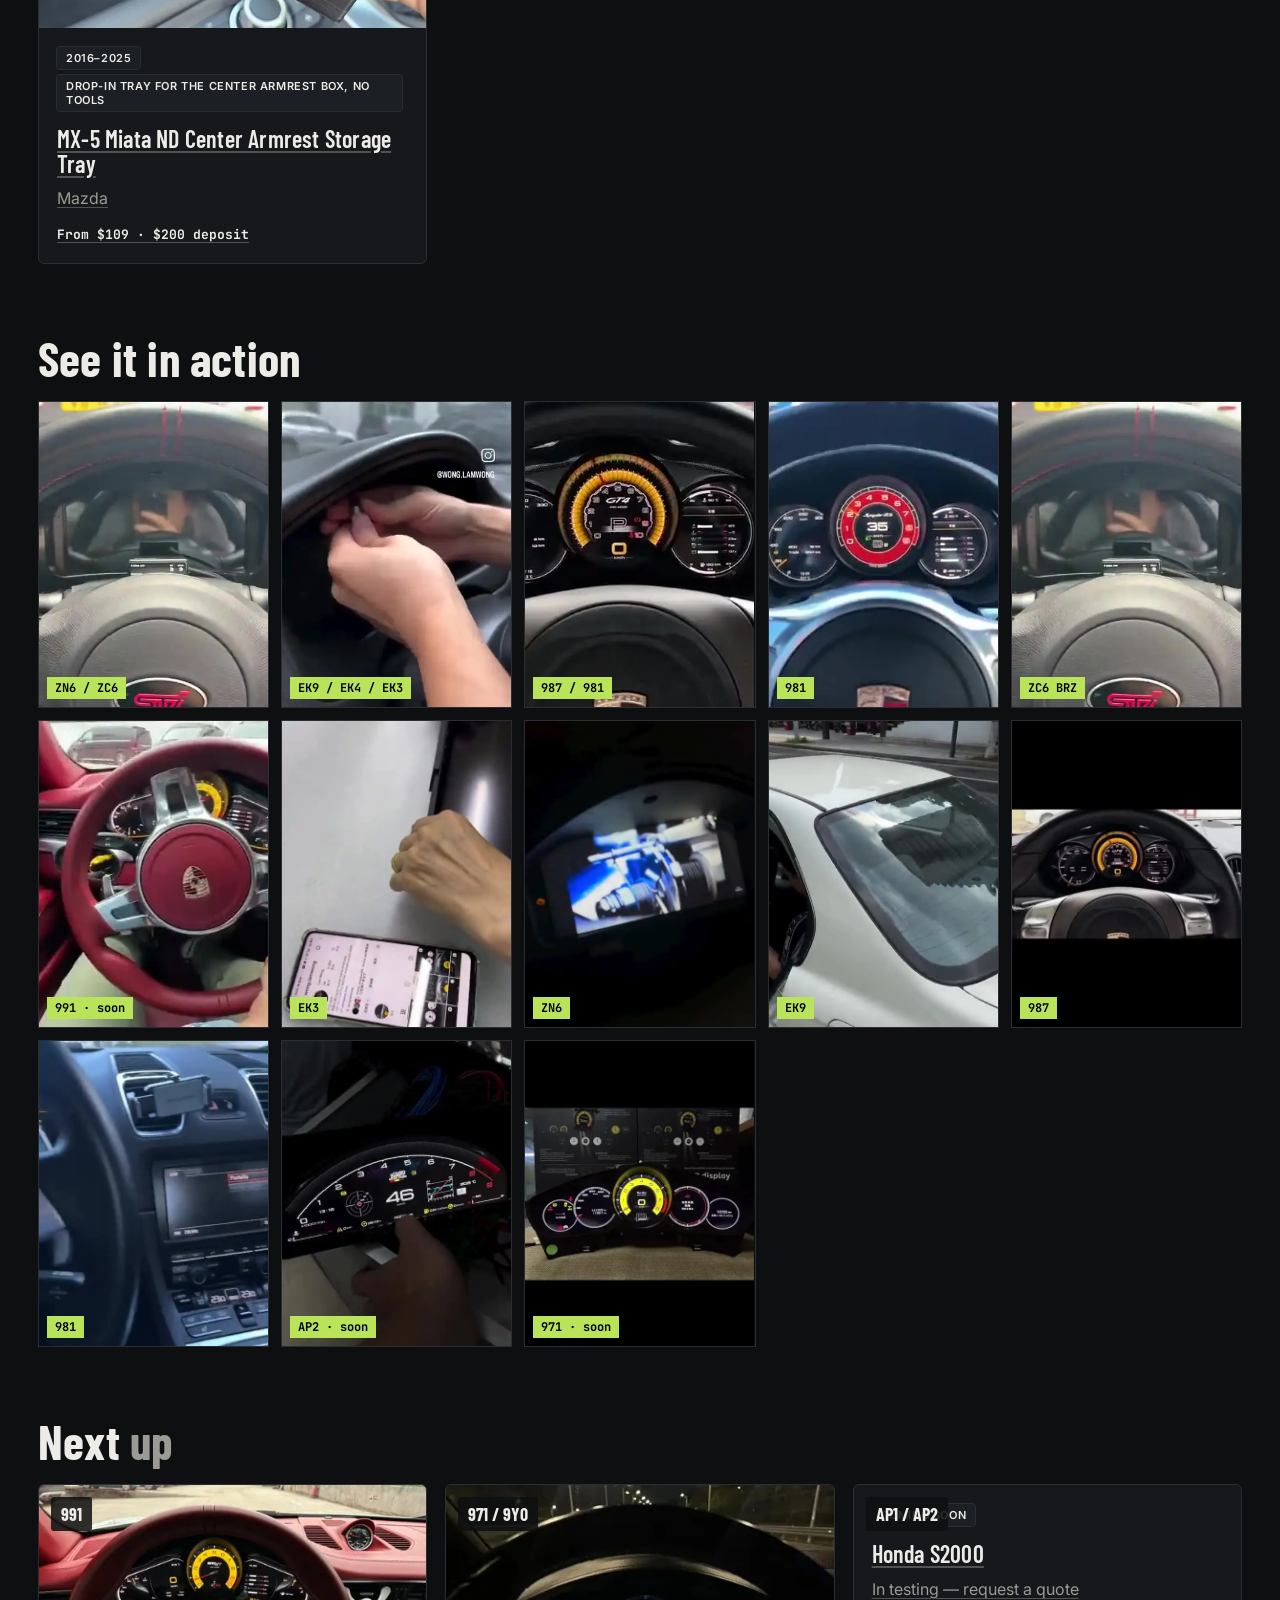
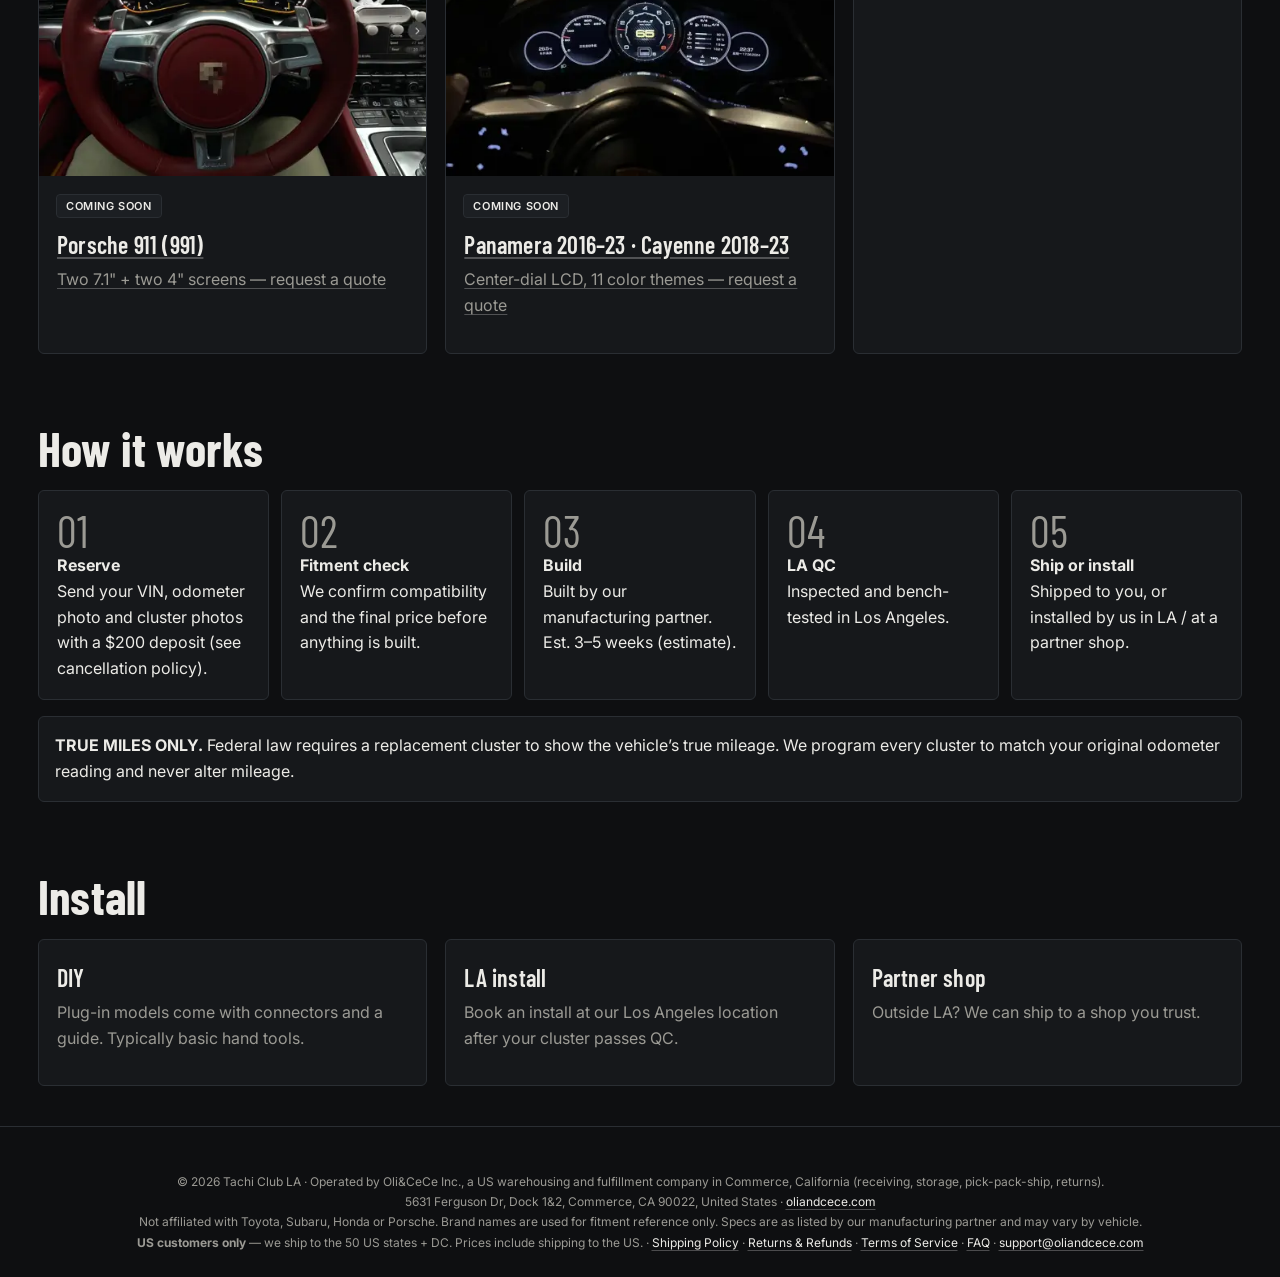
==== commit d21fc723: "Revert EK standard price 679 -> 799 (t329u, premium pricing); regen SEO; cache bump 20261101k" ====
--- a/index.html
+++ b/index.html
@@ -7,7 +7,7 @@
 <script type="application/ld+json">{"@context": "https://schema.org", "@graph": [{"@type": "Organization", "@id": "https://tachiclub.oliandcece.com/#org", "name": "Tachi Club", "url": "https://tachiclub.oliandcece.com/", "logo": "https://tachiclub.oliandcece.com/favicon.svg", "description": "Tachi Club makes plug-in digital LCD gauge clusters (instrument cluster swaps) for Toyota GT86 / Subaru BRZ / Scion FR-S, Honda Civic EK and Porsche 987/981 Cayman & Boxster, plus supporting carbon accessories. Made to order, US customers, Los Angeles.", "parentOrganization": {"@type": "Organization", "name": "Oli&CeCe Inc.", "url": "https://oliandcece.com"}, "address": {"@type": "PostalAddress", "streetAddress": "5631 Ferguson Dr, Dock 1&2", "addressLocality": "Commerce", "addressRegion": "CA", "postalCode": "90022", "addressCountry": "US"}}, {"@type": "WebSite", "@id": "https://tachiclub.oliandcece.com/#website", "name": "Tachi Club", "description": "Tachi Club makes plug-in digital LCD gauge clusters (instrument cluster swaps) for Toyota GT86 / Subaru BRZ / Scion FR-S, Honda Civic EK and Porsche 987/981 Cayman & Boxster, plus supporting carbon accessories. Made to order, US customers, Los Angeles.", "url": "https://tachiclub.oliandcece.com/", "publisher": {"@id": "https://tachiclub.oliandcece.com/#org"}}, {"@type": "Store", "name": "Tachi Club", "url": "https://tachiclub.oliandcece.com/", "parentOrganization": {"@id": "https://tachiclub.oliandcece.com/#org"}, "address": {"@type": "PostalAddress", "streetAddress": "5631 Ferguson Dr, Dock 1&2", "addressLocality": "Commerce", "addressRegion": "CA", "postalCode": "90022", "addressCountry": "US"}}]}</script>
 <link rel="preconnect" href="https://fonts.googleapis.com"><link rel="preconnect" href="https://fonts.gstatic.com" crossorigin>
 <link href="https://fonts.googleapis.com/css2?family=Barlow+Condensed:wght@500;600;700&family=Inter:wght@400;500;600;700&family=JetBrains+Mono:wght@500;700&display=swap" rel="stylesheet">
-<link rel="stylesheet" href="style.css?v=20261101j"><script src="config.js?v=20261101j"></script><script src="https://js.stripe.com/v3" async></script>
+<link rel="stylesheet" href="style.css?v=20261101k"><script src="config.js?v=20261101k"></script><script src="https://js.stripe.com/v3" async></script>
 </head>
 <body><div class="grain"></div><header><a href="#/" class="logo" id="logo" aria-label="Tachi Club home"></a><nav><a href="#/models">Clusters</a><a href="#/acc">Accessories</a><a href="#/how">Process</a><a href="#/faq">FAQ</a><a href="#/request">Request</a><a href="#/about">About</a></nav></header>
-<div class="kanji" aria-hidden="true" style="display:none"></div><main id="app"><h1>Tachi Club — digital LCD gauge clusters, Los Angeles</h1><p>Tachi Club makes plug-in digital LCD gauge clusters (instrument cluster swaps) for Toyota GT86 / Subaru BRZ / Scion FR-S, Honda Civic EK and Porsche 987/981 Cayman &amp; Boxster, plus supporting carbon accessories. Made to order, US customers, Los Angeles.</p><h2>Digital clusters</h2><ul><li><a href="/p/gt86/">GT86 / BRZ / FR-S Digital Cluster (ZN6 / ZC6, 2013–2020)</a></li><li><a href="/p/ek/">Civic EK Digital Cluster (EK9 / EK4 / EK3, 1996–2000)</a></li><li><a href="/p/987/">Cayman / Boxster Digital Cluster (987 / 981, 2005–2016)</a></li></ul><h2>Accessories</h2><ul><li><a href="/p/gr86tl/">GR86 / BRZ RGB Sequential Tail Lights (ZN8 / ZD8, 2022–2025)</a></li><li><a href="/p/p987sw/">Cayman / Boxster Carbon Steering Wheel (987 / 997, 2005–2012)</a></li><li><a href="/p/c9ymc/">Cayenne Carbon Fiber Mirror Covers (9Y0 / 9Y3, 2018–2022)</a></li><li><a href="/p/p718mc/">718 Cayman / Boxster Carbon Fiber Mirror Caps (982 / 718, 2016–2024)</a></li><li><a href="/p/p718dl/">718 Cayman / Boxster Carbon Rear Diffuser (982 / 718, 2017–2022)</a></li><li><a href="/p/sbshb/">Front + Rear Shifter Bushing Kit (Polyurethane) (WRX / STI / 86, 2002–2021)</a></li><li><a href="/p/mxtray/">MX-5 Miata ND Center Armrest Storage Tray (ND, 2016–2025)</a></li></ul><p><a href="/faq/">FAQ</a> · <a href="/shipping-policy/">Shipping Policy</a> · <a href="/returns-refund-policy/">Returns &amp; Refund Policy</a> · <a href="/terms/">Terms of Service</a></p></main><footer id="foot"></footer><script src="app.js?v=20261101j"></script></body></html>
+<div class="kanji" aria-hidden="true" style="display:none"></div><main id="app"><h1>Tachi Club — digital LCD gauge clusters, Los Angeles</h1><p>Tachi Club makes plug-in digital LCD gauge clusters (instrument cluster swaps) for Toyota GT86 / Subaru BRZ / Scion FR-S, Honda Civic EK and Porsche 987/981 Cayman &amp; Boxster, plus supporting carbon accessories. Made to order, US customers, Los Angeles.</p><h2>Digital clusters</h2><ul><li><a href="/p/gt86/">GT86 / BRZ / FR-S Digital Cluster (ZN6 / ZC6, 2013–2020)</a></li><li><a href="/p/ek/">Civic EK Digital Cluster (EK9 / EK4 / EK3, 1996–2000)</a></li><li><a href="/p/987/">Cayman / Boxster Digital Cluster (987 / 981, 2005–2016)</a></li></ul><h2>Accessories</h2><ul><li><a href="/p/gr86tl/">GR86 / BRZ RGB Sequential Tail Lights (ZN8 / ZD8, 2022–2025)</a></li><li><a href="/p/p987sw/">Cayman / Boxster Carbon Steering Wheel (987 / 997, 2005–2012)</a></li><li><a href="/p/c9ymc/">Cayenne Carbon Fiber Mirror Covers (9Y0 / 9Y3, 2018–2022)</a></li><li><a href="/p/p718mc/">718 Cayman / Boxster Carbon Fiber Mirror Caps (982 / 718, 2016–2024)</a></li><li><a href="/p/p718dl/">718 Cayman / Boxster Carbon Rear Diffuser (982 / 718, 2017–2022)</a></li><li><a href="/p/sbshb/">Front + Rear Shifter Bushing Kit (Polyurethane) (WRX / STI / 86, 2002–2021)</a></li><li><a href="/p/mxtray/">MX-5 Miata ND Center Armrest Storage Tray (ND, 2016–2025)</a></li></ul><p><a href="/faq/">FAQ</a> · <a href="/shipping-policy/">Shipping Policy</a> · <a href="/returns-refund-policy/">Returns &amp; Refund Policy</a> · <a href="/terms/">Terms of Service</a></p></main><footer id="foot"></footer><script src="app.js?v=20261101k"></script></body></html>
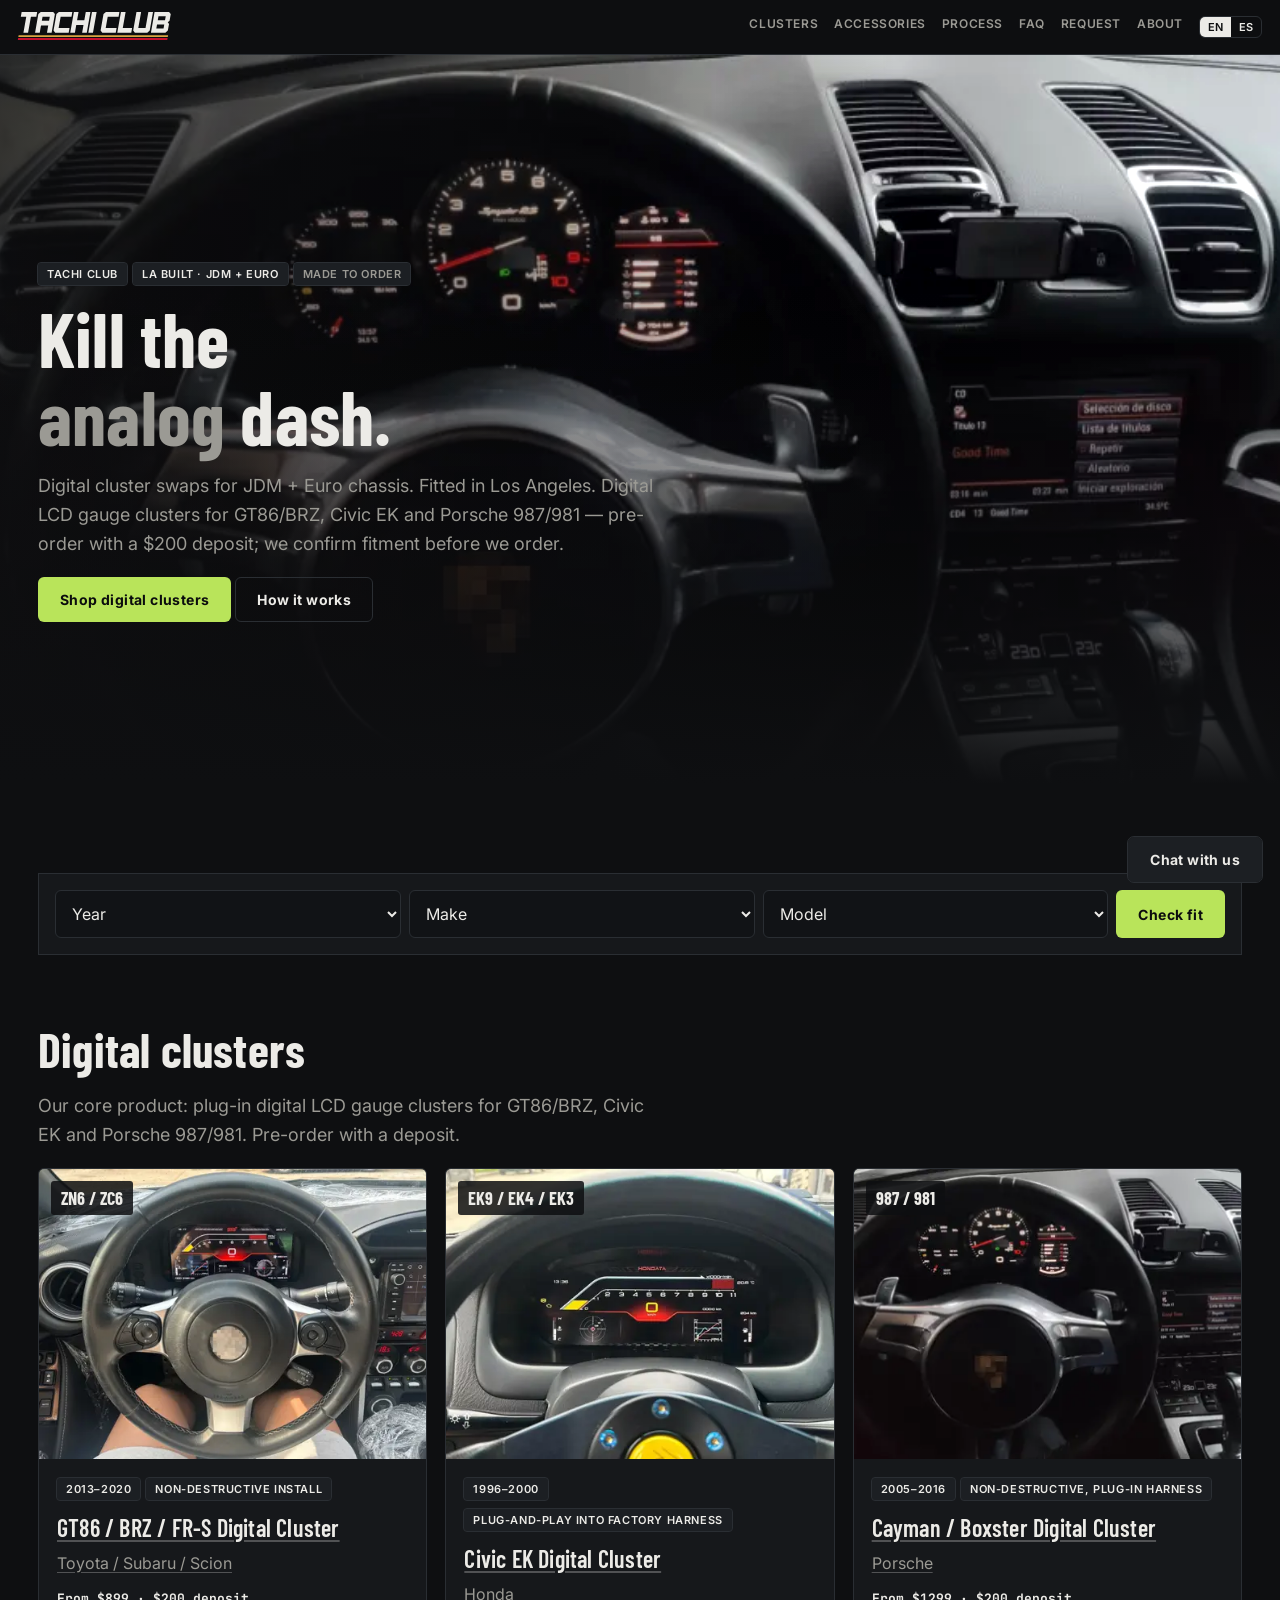
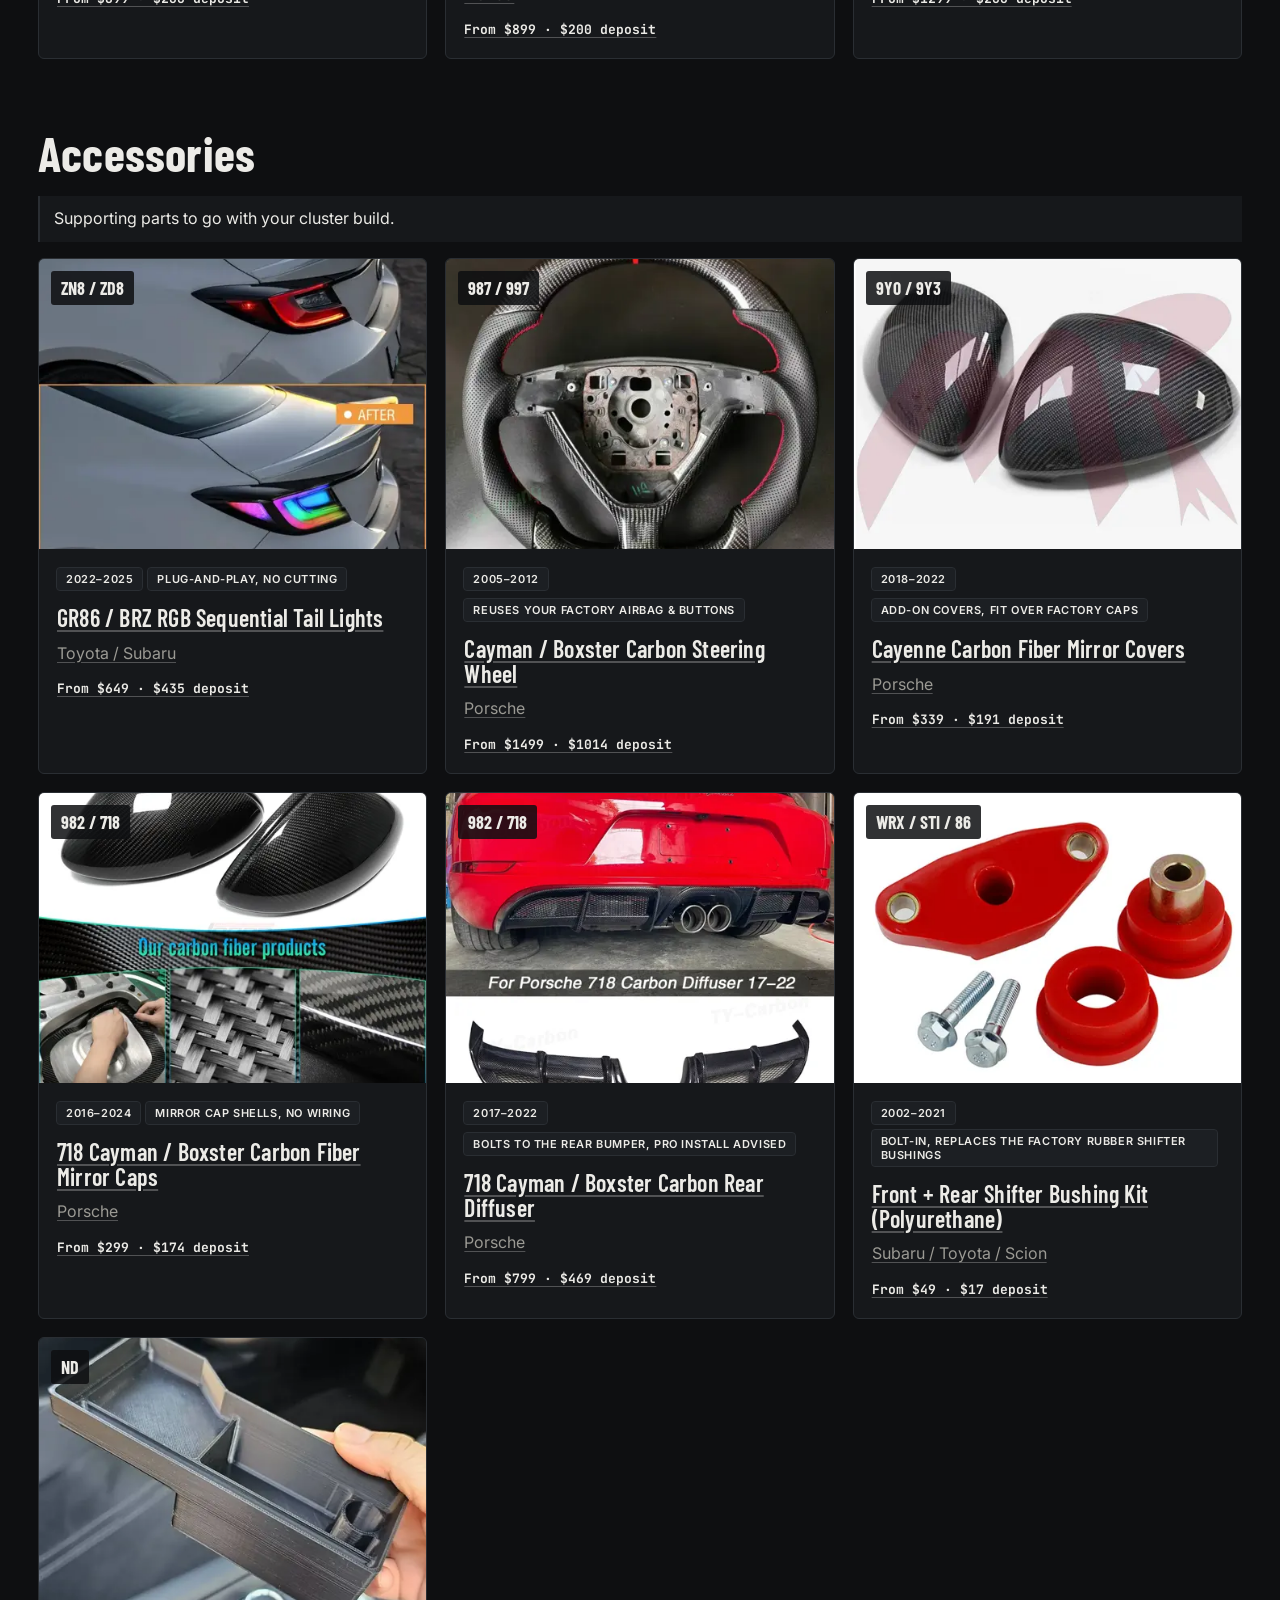
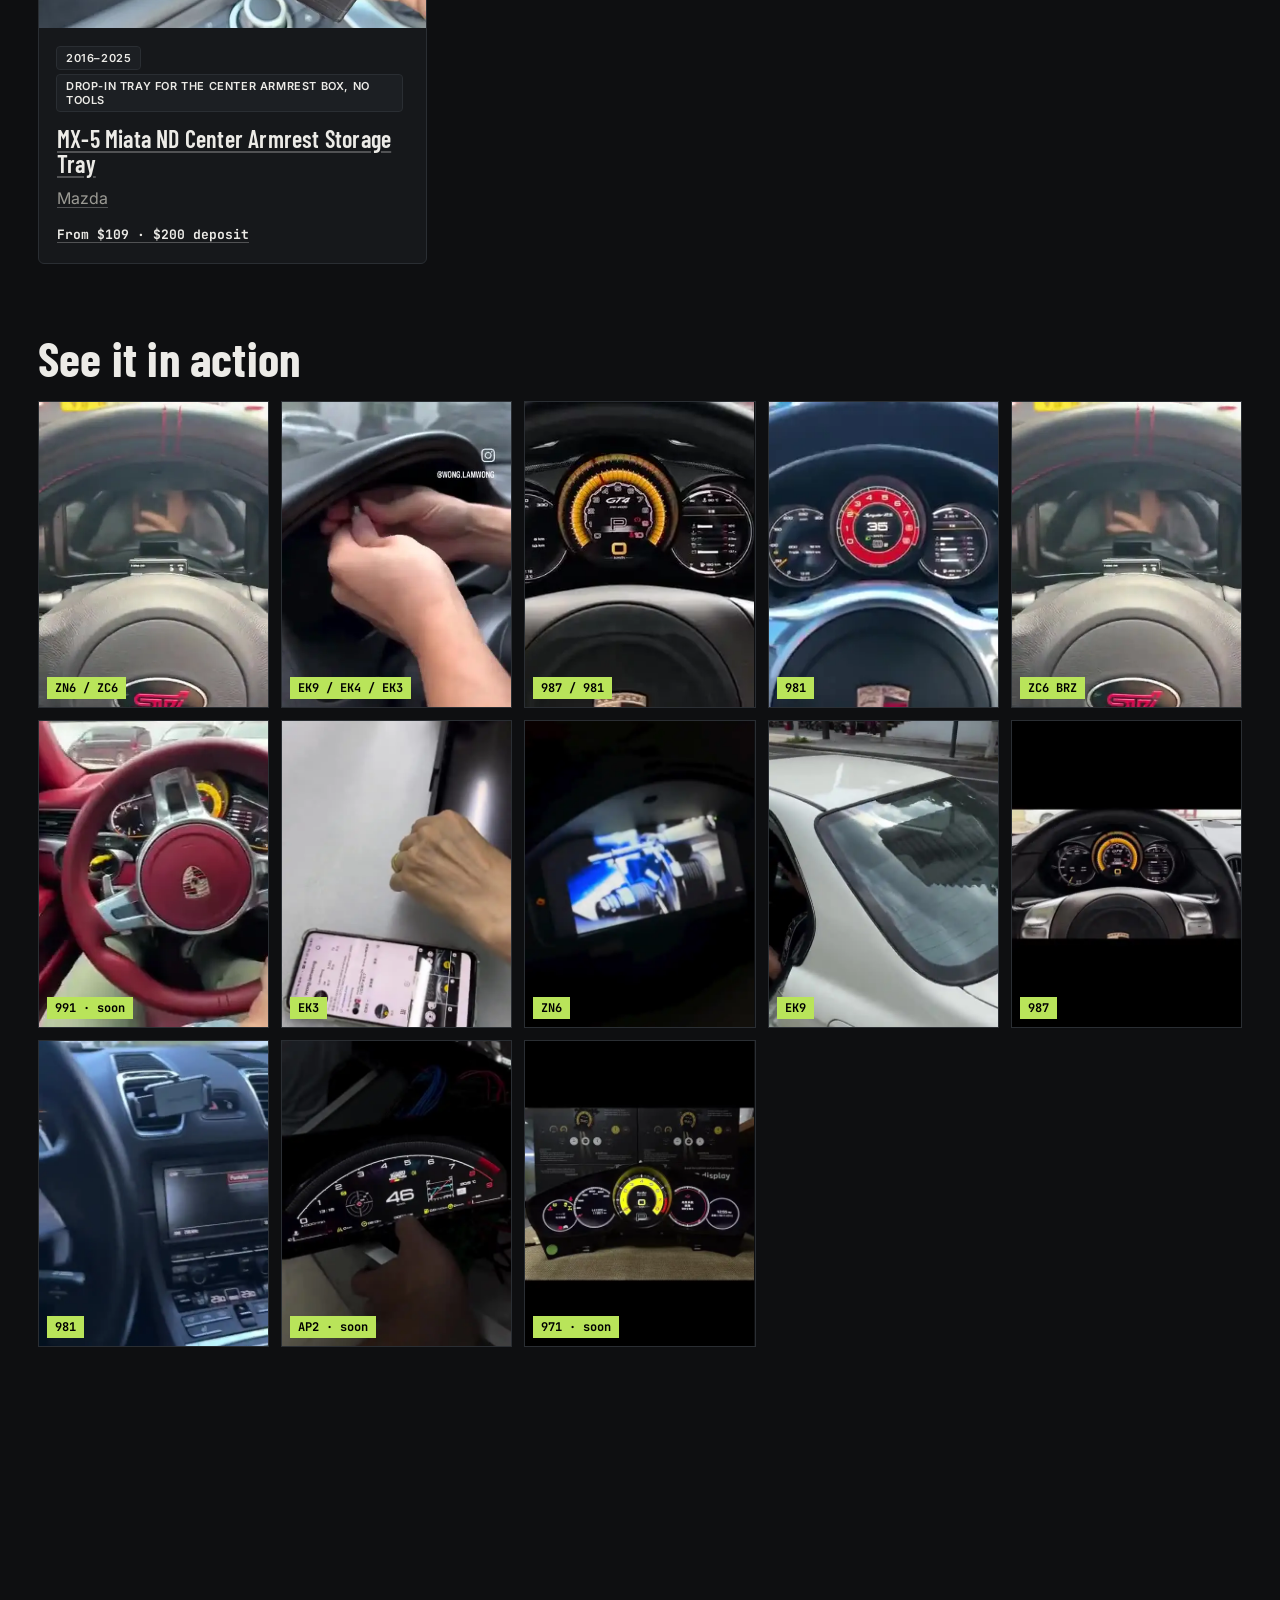
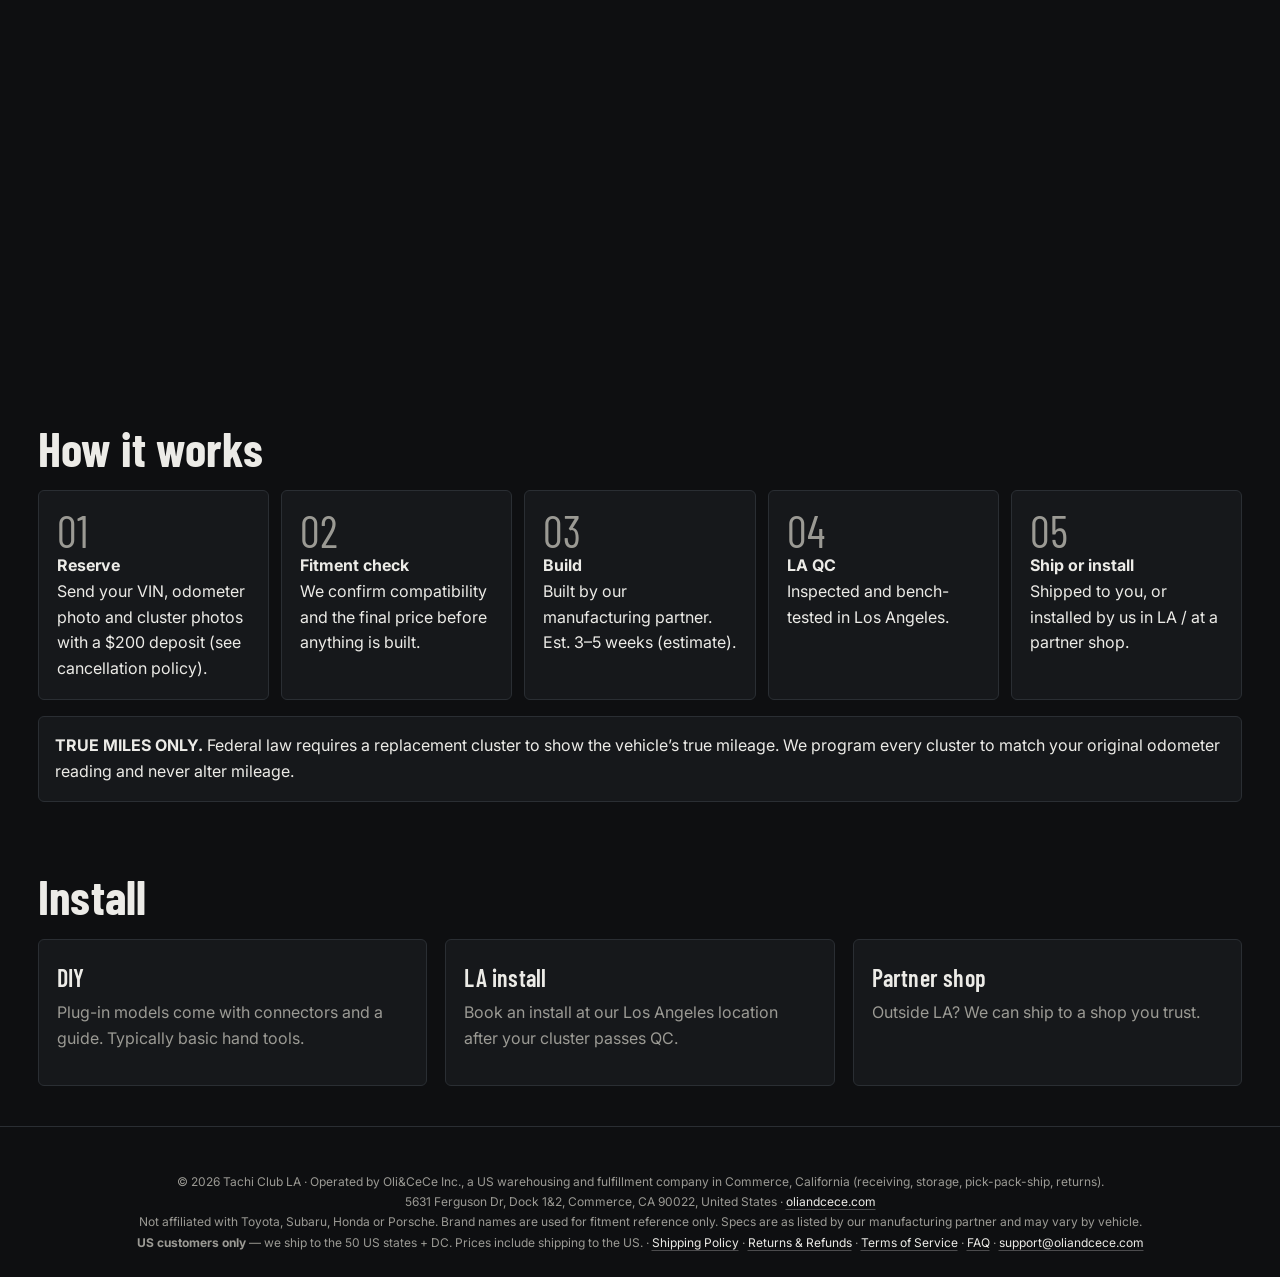
==== commit d6308307: "EK: single version $899 (deposit $200), drop standard/premium choice (t331u); regen SEO; cache bump " ====
--- a/index.html
+++ b/index.html
@@ -7,7 +7,7 @@
 <script type="application/ld+json">{"@context": "https://schema.org", "@graph": [{"@type": "Organization", "@id": "https://tachiclub.oliandcece.com/#org", "name": "Tachi Club", "url": "https://tachiclub.oliandcece.com/", "logo": "https://tachiclub.oliandcece.com/favicon.svg", "description": "Tachi Club makes plug-in digital LCD gauge clusters (instrument cluster swaps) for Toyota GT86 / Subaru BRZ / Scion FR-S, Honda Civic EK and Porsche 987/981 Cayman & Boxster, plus supporting carbon accessories. Made to order, US customers, Los Angeles.", "parentOrganization": {"@type": "Organization", "name": "Oli&CeCe Inc.", "url": "https://oliandcece.com"}, "address": {"@type": "PostalAddress", "streetAddress": "5631 Ferguson Dr, Dock 1&2", "addressLocality": "Commerce", "addressRegion": "CA", "postalCode": "90022", "addressCountry": "US"}}, {"@type": "WebSite", "@id": "https://tachiclub.oliandcece.com/#website", "name": "Tachi Club", "description": "Tachi Club makes plug-in digital LCD gauge clusters (instrument cluster swaps) for Toyota GT86 / Subaru BRZ / Scion FR-S, Honda Civic EK and Porsche 987/981 Cayman & Boxster, plus supporting carbon accessories. Made to order, US customers, Los Angeles.", "url": "https://tachiclub.oliandcece.com/", "publisher": {"@id": "https://tachiclub.oliandcece.com/#org"}}, {"@type": "Store", "name": "Tachi Club", "url": "https://tachiclub.oliandcece.com/", "parentOrganization": {"@id": "https://tachiclub.oliandcece.com/#org"}, "address": {"@type": "PostalAddress", "streetAddress": "5631 Ferguson Dr, Dock 1&2", "addressLocality": "Commerce", "addressRegion": "CA", "postalCode": "90022", "addressCountry": "US"}}]}</script>
 <link rel="preconnect" href="https://fonts.googleapis.com"><link rel="preconnect" href="https://fonts.gstatic.com" crossorigin>
 <link href="https://fonts.googleapis.com/css2?family=Barlow+Condensed:wght@500;600;700&family=Inter:wght@400;500;600;700&family=JetBrains+Mono:wght@500;700&display=swap" rel="stylesheet">
-<link rel="stylesheet" href="style.css?v=20261101k"><script src="config.js?v=20261101k"></script><script src="https://js.stripe.com/v3" async></script>
+<link rel="stylesheet" href="style.css?v=20261101l"><script src="config.js?v=20261101l"></script><script src="https://js.stripe.com/v3" async></script>
 </head>
 <body><div class="grain"></div><header><a href="#/" class="logo" id="logo" aria-label="Tachi Club home"></a><nav><a href="#/models">Clusters</a><a href="#/acc">Accessories</a><a href="#/how">Process</a><a href="#/faq">FAQ</a><a href="#/request">Request</a><a href="#/about">About</a></nav></header>
-<div class="kanji" aria-hidden="true" style="display:none"></div><main id="app"><h1>Tachi Club — digital LCD gauge clusters, Los Angeles</h1><p>Tachi Club makes plug-in digital LCD gauge clusters (instrument cluster swaps) for Toyota GT86 / Subaru BRZ / Scion FR-S, Honda Civic EK and Porsche 987/981 Cayman &amp; Boxster, plus supporting carbon accessories. Made to order, US customers, Los Angeles.</p><h2>Digital clusters</h2><ul><li><a href="/p/gt86/">GT86 / BRZ / FR-S Digital Cluster (ZN6 / ZC6, 2013–2020)</a></li><li><a href="/p/ek/">Civic EK Digital Cluster (EK9 / EK4 / EK3, 1996–2000)</a></li><li><a href="/p/987/">Cayman / Boxster Digital Cluster (987 / 981, 2005–2016)</a></li></ul><h2>Accessories</h2><ul><li><a href="/p/gr86tl/">GR86 / BRZ RGB Sequential Tail Lights (ZN8 / ZD8, 2022–2025)</a></li><li><a href="/p/p987sw/">Cayman / Boxster Carbon Steering Wheel (987 / 997, 2005–2012)</a></li><li><a href="/p/c9ymc/">Cayenne Carbon Fiber Mirror Covers (9Y0 / 9Y3, 2018–2022)</a></li><li><a href="/p/p718mc/">718 Cayman / Boxster Carbon Fiber Mirror Caps (982 / 718, 2016–2024)</a></li><li><a href="/p/p718dl/">718 Cayman / Boxster Carbon Rear Diffuser (982 / 718, 2017–2022)</a></li><li><a href="/p/sbshb/">Front + Rear Shifter Bushing Kit (Polyurethane) (WRX / STI / 86, 2002–2021)</a></li><li><a href="/p/mxtray/">MX-5 Miata ND Center Armrest Storage Tray (ND, 2016–2025)</a></li></ul><p><a href="/faq/">FAQ</a> · <a href="/shipping-policy/">Shipping Policy</a> · <a href="/returns-refund-policy/">Returns &amp; Refund Policy</a> · <a href="/terms/">Terms of Service</a></p></main><footer id="foot"></footer><script src="app.js?v=20261101k"></script></body></html>
+<div class="kanji" aria-hidden="true" style="display:none"></div><main id="app"><h1>Tachi Club — digital LCD gauge clusters, Los Angeles</h1><p>Tachi Club makes plug-in digital LCD gauge clusters (instrument cluster swaps) for Toyota GT86 / Subaru BRZ / Scion FR-S, Honda Civic EK and Porsche 987/981 Cayman &amp; Boxster, plus supporting carbon accessories. Made to order, US customers, Los Angeles.</p><h2>Digital clusters</h2><ul><li><a href="/p/gt86/">GT86 / BRZ / FR-S Digital Cluster (ZN6 / ZC6, 2013–2020)</a></li><li><a href="/p/ek/">Civic EK Digital Cluster (EK9 / EK4 / EK3, 1996–2000)</a></li><li><a href="/p/987/">Cayman / Boxster Digital Cluster (987 / 981, 2005–2016)</a></li></ul><h2>Accessories</h2><ul><li><a href="/p/gr86tl/">GR86 / BRZ RGB Sequential Tail Lights (ZN8 / ZD8, 2022–2025)</a></li><li><a href="/p/p987sw/">Cayman / Boxster Carbon Steering Wheel (987 / 997, 2005–2012)</a></li><li><a href="/p/c9ymc/">Cayenne Carbon Fiber Mirror Covers (9Y0 / 9Y3, 2018–2022)</a></li><li><a href="/p/p718mc/">718 Cayman / Boxster Carbon Fiber Mirror Caps (982 / 718, 2016–2024)</a></li><li><a href="/p/p718dl/">718 Cayman / Boxster Carbon Rear Diffuser (982 / 718, 2017–2022)</a></li><li><a href="/p/sbshb/">Front + Rear Shifter Bushing Kit (Polyurethane) (WRX / STI / 86, 2002–2021)</a></li><li><a href="/p/mxtray/">MX-5 Miata ND Center Armrest Storage Tray (ND, 2016–2025)</a></li></ul><p><a href="/faq/">FAQ</a> · <a href="/shipping-policy/">Shipping Policy</a> · <a href="/returns-refund-policy/">Returns &amp; Refund Policy</a> · <a href="/terms/">Terms of Service</a></p></main><footer id="foot"></footer><script src="app.js?v=20261101l"></script></body></html>
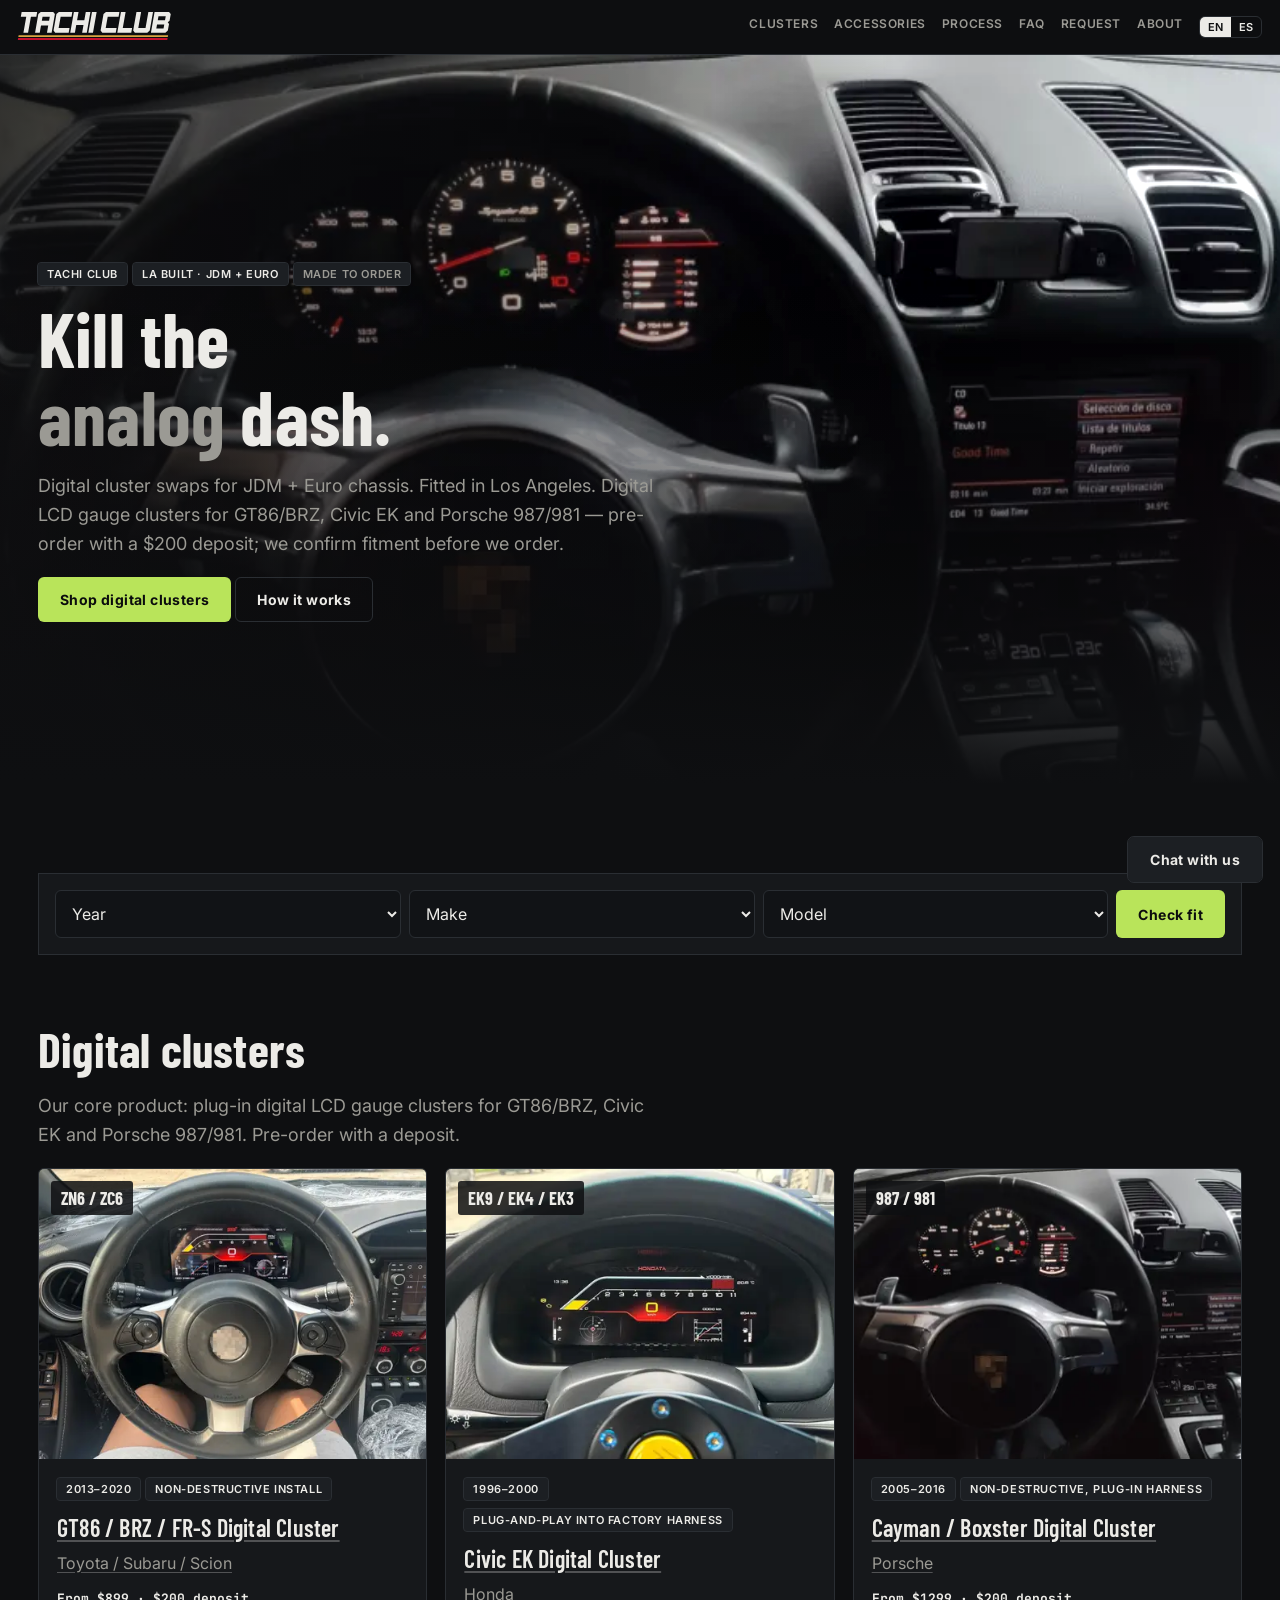
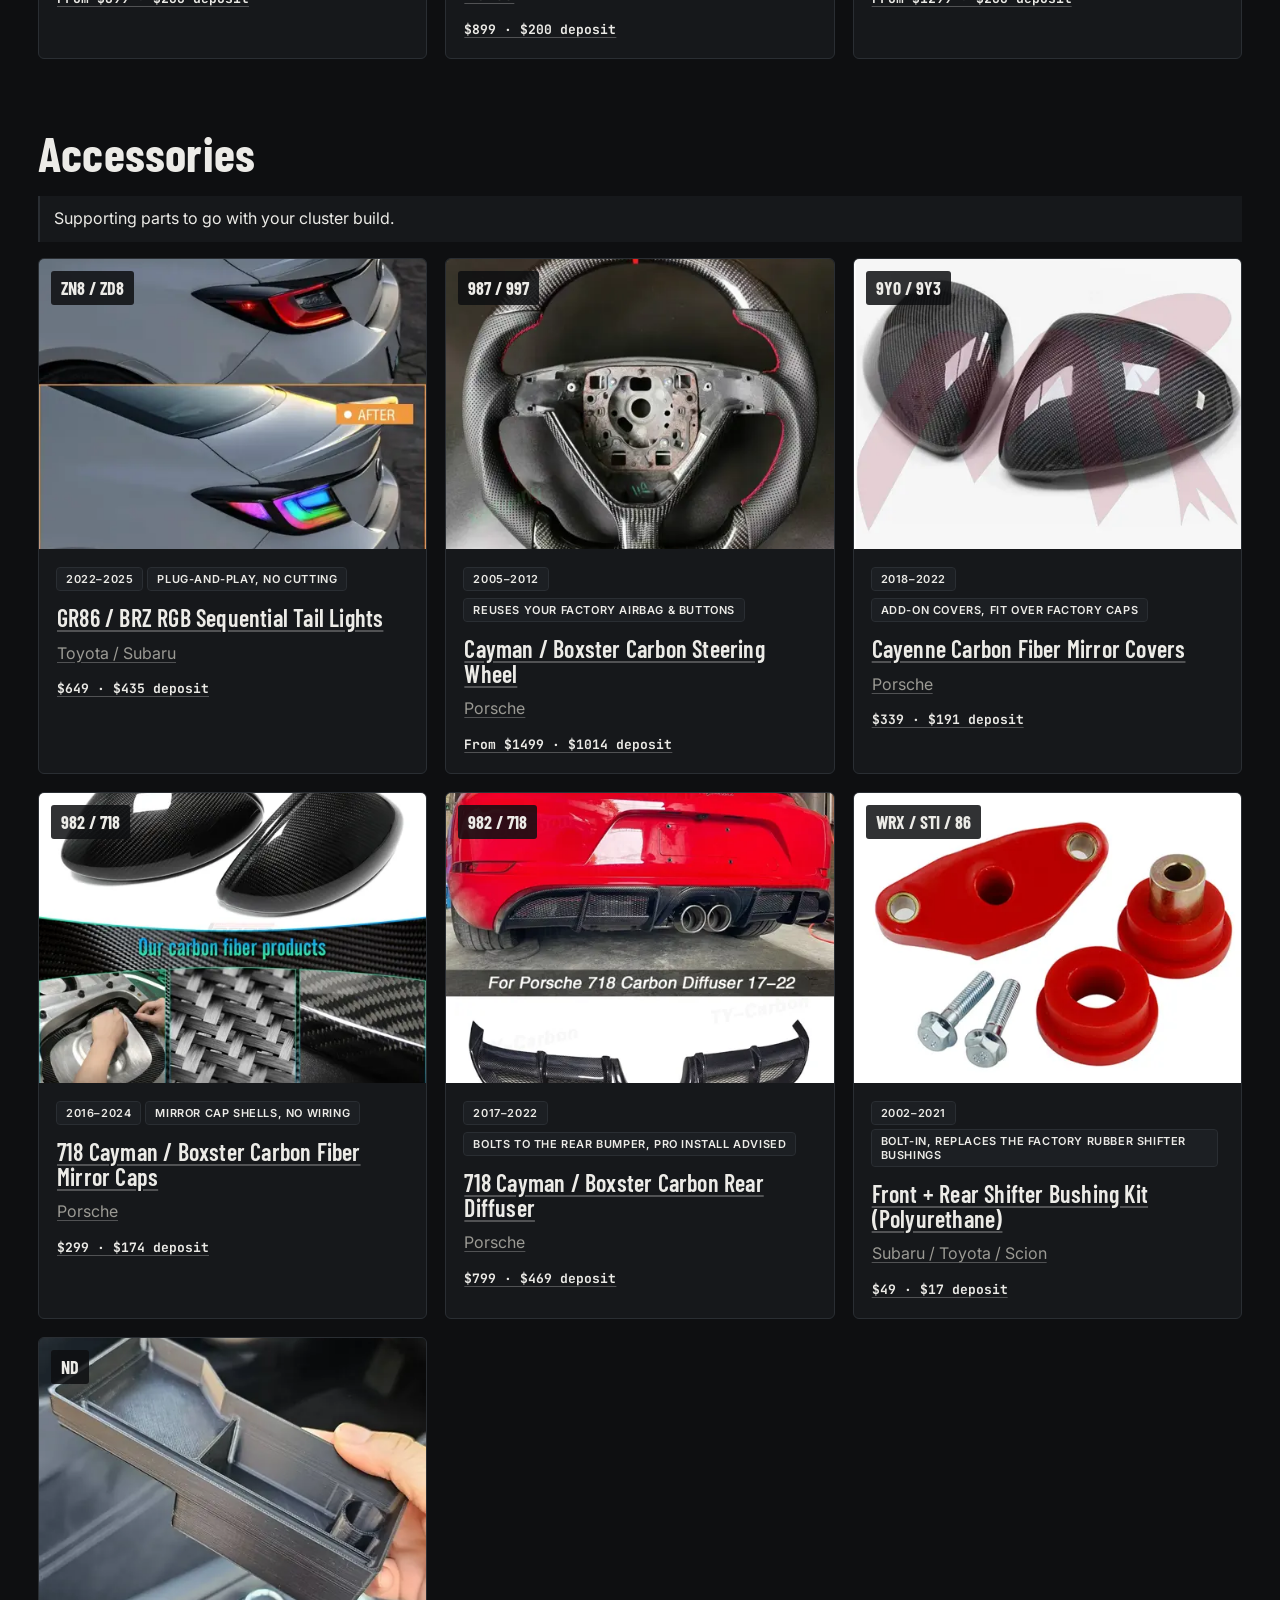
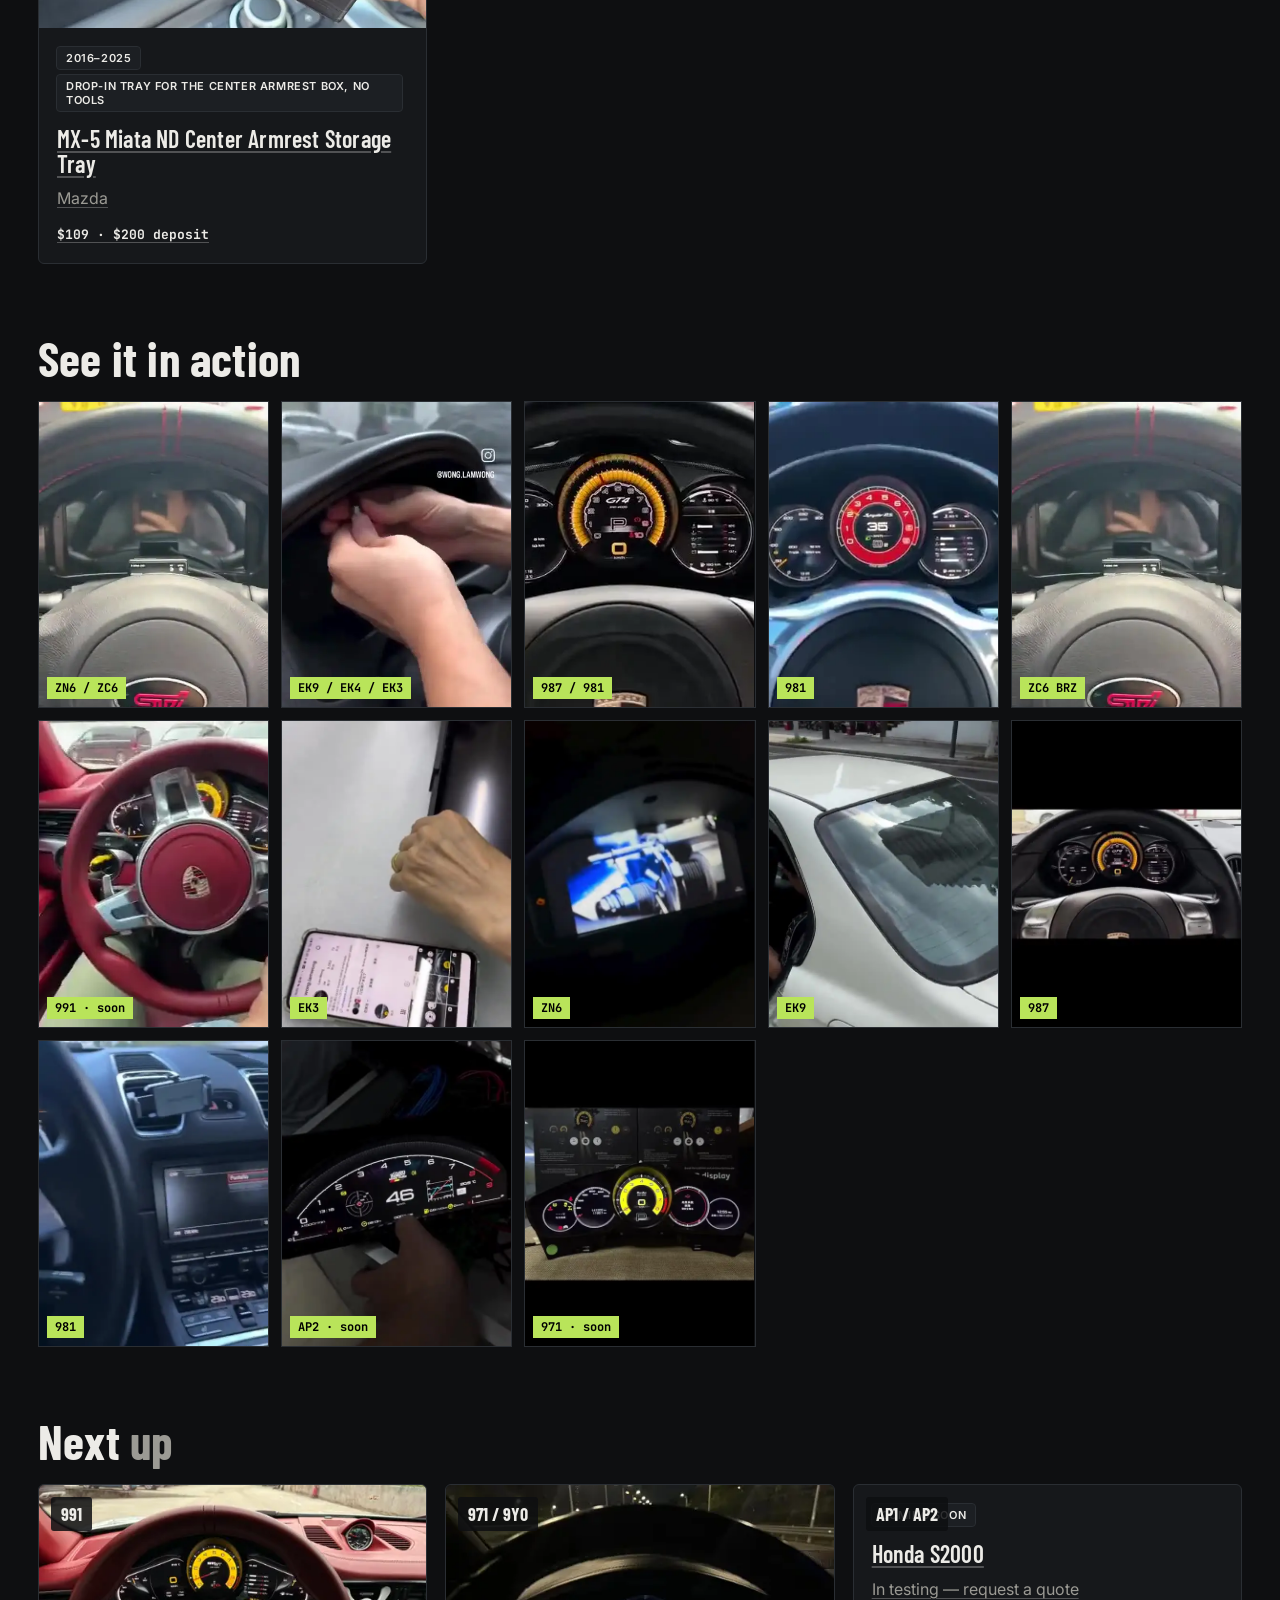
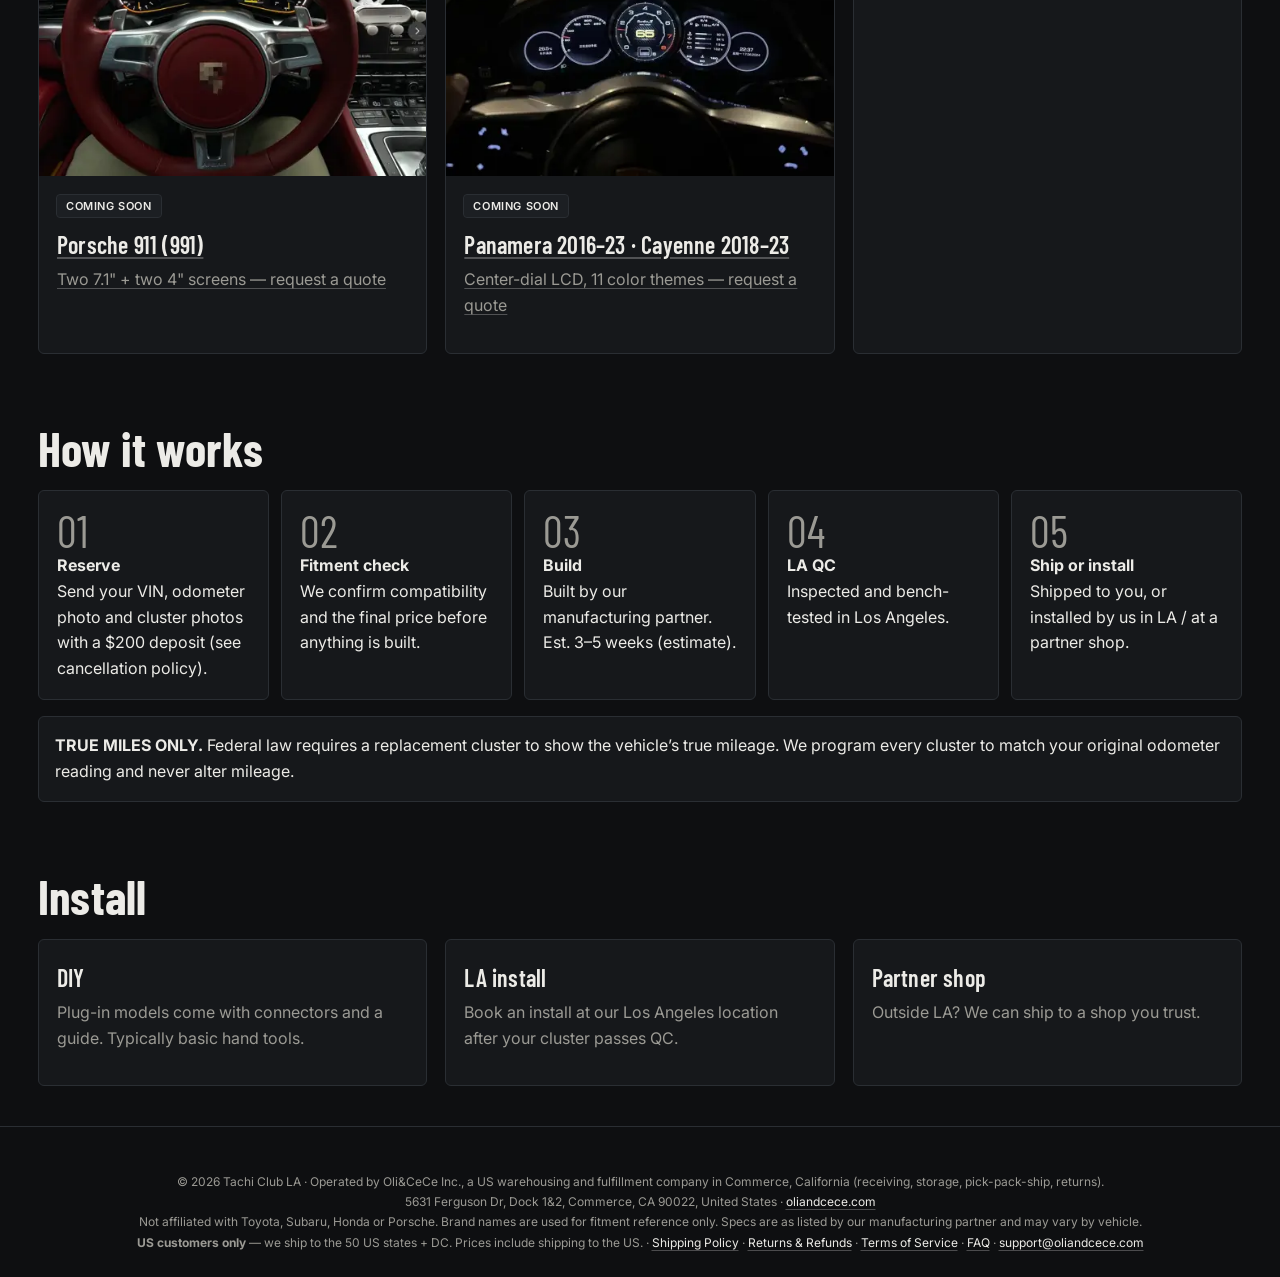
==== commit 037a2cd3: "EK visual v2: graded factory media (media/ek-v2), UI-switch hero loop, interactive UI preview, mono " ====
--- a/index.html
+++ b/index.html
@@ -7,7 +7,7 @@
 <script type="application/ld+json">{"@context": "https://schema.org", "@graph": [{"@type": "Organization", "@id": "https://tachiclub.oliandcece.com/#org", "name": "Tachi Club", "url": "https://tachiclub.oliandcece.com/", "logo": "https://tachiclub.oliandcece.com/favicon.svg", "description": "Tachi Club makes plug-in digital LCD gauge clusters (instrument cluster swaps) for Toyota GT86 / Subaru BRZ / Scion FR-S, Honda Civic EK and Porsche 987/981 Cayman & Boxster, plus supporting carbon accessories. Made to order, US customers, Los Angeles.", "parentOrganization": {"@type": "Organization", "name": "Oli&CeCe Inc.", "url": "https://oliandcece.com"}, "address": {"@type": "PostalAddress", "streetAddress": "5631 Ferguson Dr, Dock 1&2", "addressLocality": "Commerce", "addressRegion": "CA", "postalCode": "90022", "addressCountry": "US"}}, {"@type": "WebSite", "@id": "https://tachiclub.oliandcece.com/#website", "name": "Tachi Club", "description": "Tachi Club makes plug-in digital LCD gauge clusters (instrument cluster swaps) for Toyota GT86 / Subaru BRZ / Scion FR-S, Honda Civic EK and Porsche 987/981 Cayman & Boxster, plus supporting carbon accessories. Made to order, US customers, Los Angeles.", "url": "https://tachiclub.oliandcece.com/", "publisher": {"@id": "https://tachiclub.oliandcece.com/#org"}}, {"@type": "Store", "name": "Tachi Club", "url": "https://tachiclub.oliandcece.com/", "parentOrganization": {"@id": "https://tachiclub.oliandcece.com/#org"}, "address": {"@type": "PostalAddress", "streetAddress": "5631 Ferguson Dr, Dock 1&2", "addressLocality": "Commerce", "addressRegion": "CA", "postalCode": "90022", "addressCountry": "US"}}]}</script>
 <link rel="preconnect" href="https://fonts.googleapis.com"><link rel="preconnect" href="https://fonts.gstatic.com" crossorigin>
 <link href="https://fonts.googleapis.com/css2?family=Barlow+Condensed:wght@500;600;700&family=Inter:wght@400;500;600;700&family=JetBrains+Mono:wght@500;700&display=swap" rel="stylesheet">
-<link rel="stylesheet" href="style.css?v=20261101l"><script src="config.js?v=20261101l"></script><script src="https://js.stripe.com/v3" async></script>
+<link rel="stylesheet" href="style.css?v=20261101m"><script src="config.js?v=20261101m"></script><script src="https://js.stripe.com/v3" async></script>
 </head>
 <body><div class="grain"></div><header><a href="#/" class="logo" id="logo" aria-label="Tachi Club home"></a><nav><a href="#/models">Clusters</a><a href="#/acc">Accessories</a><a href="#/how">Process</a><a href="#/faq">FAQ</a><a href="#/request">Request</a><a href="#/about">About</a></nav></header>
-<div class="kanji" aria-hidden="true" style="display:none"></div><main id="app"><h1>Tachi Club — digital LCD gauge clusters, Los Angeles</h1><p>Tachi Club makes plug-in digital LCD gauge clusters (instrument cluster swaps) for Toyota GT86 / Subaru BRZ / Scion FR-S, Honda Civic EK and Porsche 987/981 Cayman &amp; Boxster, plus supporting carbon accessories. Made to order, US customers, Los Angeles.</p><h2>Digital clusters</h2><ul><li><a href="/p/gt86/">GT86 / BRZ / FR-S Digital Cluster (ZN6 / ZC6, 2013–2020)</a></li><li><a href="/p/ek/">Civic EK Digital Cluster (EK9 / EK4 / EK3, 1996–2000)</a></li><li><a href="/p/987/">Cayman / Boxster Digital Cluster (987 / 981, 2005–2016)</a></li></ul><h2>Accessories</h2><ul><li><a href="/p/gr86tl/">GR86 / BRZ RGB Sequential Tail Lights (ZN8 / ZD8, 2022–2025)</a></li><li><a href="/p/p987sw/">Cayman / Boxster Carbon Steering Wheel (987 / 997, 2005–2012)</a></li><li><a href="/p/c9ymc/">Cayenne Carbon Fiber Mirror Covers (9Y0 / 9Y3, 2018–2022)</a></li><li><a href="/p/p718mc/">718 Cayman / Boxster Carbon Fiber Mirror Caps (982 / 718, 2016–2024)</a></li><li><a href="/p/p718dl/">718 Cayman / Boxster Carbon Rear Diffuser (982 / 718, 2017–2022)</a></li><li><a href="/p/sbshb/">Front + Rear Shifter Bushing Kit (Polyurethane) (WRX / STI / 86, 2002–2021)</a></li><li><a href="/p/mxtray/">MX-5 Miata ND Center Armrest Storage Tray (ND, 2016–2025)</a></li></ul><p><a href="/faq/">FAQ</a> · <a href="/shipping-policy/">Shipping Policy</a> · <a href="/returns-refund-policy/">Returns &amp; Refund Policy</a> · <a href="/terms/">Terms of Service</a></p></main><footer id="foot"></footer><script src="app.js?v=20261101l"></script></body></html>
+<div class="kanji" aria-hidden="true" style="display:none"></div><main id="app"><h1>Tachi Club — digital LCD gauge clusters, Los Angeles</h1><p>Tachi Club makes plug-in digital LCD gauge clusters (instrument cluster swaps) for Toyota GT86 / Subaru BRZ / Scion FR-S, Honda Civic EK and Porsche 987/981 Cayman &amp; Boxster, plus supporting carbon accessories. Made to order, US customers, Los Angeles.</p><h2>Digital clusters</h2><ul><li><a href="/p/gt86/">GT86 / BRZ / FR-S Digital Cluster (ZN6 / ZC6, 2013–2020)</a></li><li><a href="/p/ek/">Civic EK Digital Cluster (EK9 / EK4 / EK3, 1996–2000)</a></li><li><a href="/p/987/">Cayman / Boxster Digital Cluster (987 / 981, 2005–2016)</a></li></ul><h2>Accessories</h2><ul><li><a href="/p/gr86tl/">GR86 / BRZ RGB Sequential Tail Lights (ZN8 / ZD8, 2022–2025)</a></li><li><a href="/p/p987sw/">Cayman / Boxster Carbon Steering Wheel (987 / 997, 2005–2012)</a></li><li><a href="/p/c9ymc/">Cayenne Carbon Fiber Mirror Covers (9Y0 / 9Y3, 2018–2022)</a></li><li><a href="/p/p718mc/">718 Cayman / Boxster Carbon Fiber Mirror Caps (982 / 718, 2016–2024)</a></li><li><a href="/p/p718dl/">718 Cayman / Boxster Carbon Rear Diffuser (982 / 718, 2017–2022)</a></li><li><a href="/p/sbshb/">Front + Rear Shifter Bushing Kit (Polyurethane) (WRX / STI / 86, 2002–2021)</a></li><li><a href="/p/mxtray/">MX-5 Miata ND Center Armrest Storage Tray (ND, 2016–2025)</a></li></ul><p><a href="/faq/">FAQ</a> · <a href="/shipping-policy/">Shipping Policy</a> · <a href="/returns-refund-policy/">Returns &amp; Refund Policy</a> · <a href="/terms/">Terms of Service</a></p></main><footer id="foot"></footer><script src="app.js?v=20261101m"></script></body></html>
--- a/style.css
+++ b/style.css
@@ -219,3 +219,29 @@
 /* logo v3 heritage */
 .wm{filter:none;height:26px;width:auto;display:block}@media(min-width:760px){.wm{height:30px}}
 .pquick span{color:var(--tx)}
+/* ek-v2 visual (20261101) */
+.mono{font-family:"JetBrains Mono","IBM Plex Mono",ui-monospace,Menlo,monospace}
+.ekhero video{width:100%;aspect-ratio:16/10;object-fit:cover;border-radius:10px;background:#0E0F11;display:block}
+.ekx{margin:28px 0 8px}
+.ekspec{display:grid;grid-template-columns:repeat(6,1fr);border:1px solid #2A2E33;border-radius:10px;overflow:hidden;margin-bottom:26px}
+.ekspec div{padding:14px 10px;border-right:1px solid #2A2E33;background:#16181B}.ekspec div:last-child{border-right:0}
+.ekspec b{display:block;font-size:20px;color:#ECEBE7;letter-spacing:.02em}.ekspec span{font-size:11px;color:#9B9A94;text-transform:uppercase;letter-spacing:.08em}
+.ekui{background:#16181B;border:1px solid #2A2E33;border-radius:12px;padding:14px}
+.ekui .tabs{display:flex;gap:6px;overflow-x:auto;padding-bottom:10px;scrollbar-width:none}
+.ekui .tabs button{flex:0 0 auto;background:#1C1F23;color:#9B9A94;border:1px solid #2A2E33;border-radius:999px;padding:8px 14px;font:inherit;font-size:13px;cursor:pointer}
+.ekui .tabs button[aria-pressed=true]{color:#ECEBE7;border-color:#D9A441;box-shadow:inset 0 -2px 0 #D9A441}
+.ekui .scr{background:#0E0F11;border-radius:8px;overflow:hidden}.ekui .scr img{width:100%;height:auto;display:block;transition:opacity .25s}
+.ekui .opts{display:flex;flex-wrap:wrap;gap:10px 18px;margin-top:12px;font-size:12px;color:#9B9A94}
+.ekui .opts span{margin-right:6px;text-transform:uppercase;letter-spacing:.08em}.ekui .opts i{font-style:normal;color:#ECEBE7;border:1px solid #2A2E33;border-radius:4px;padding:2px 6px;margin-right:4px}
+.ekfit{width:100%;border-collapse:collapse;font-size:14px;margin:6px 0}.ekfit th,.ekfit td{text-align:left;padding:10px 12px;border-bottom:1px solid #2A2E33}.ekfit th{color:#9B9A94;font-weight:500;font-size:11px;text-transform:uppercase;letter-spacing:.1em}.ekfit td:first-child{color:#D9A441}
+.ekins{display:grid;grid-template-columns:240px 1fr;gap:20px;align-items:center}.ekins video{width:100%;aspect-ratio:9/16;object-fit:cover;border-radius:10px;background:#16181B}
+.ekins ol{counter-reset:s;list-style:none;padding:0;margin:0}.ekins li{counter-increment:s;padding:12px 0 12px 44px;position:relative;border-bottom:1px solid #2A2E33;color:#ECEBE7}
+.ekins li:before{content:counter(s,decimal-leading-zero);position:absolute;left:0;top:12px;font-family:ui-monospace,Menlo,monospace;color:#D9A441}
+.ektrust{display:grid;grid-template-columns:repeat(4,1fr);gap:10px}.ektrust div{background:#16181B;border:1px solid #2A2E33;border-top:2px solid #C8102E;border-radius:10px;padding:16px}
+.ektrust b{font-family:ui-monospace,Menlo,monospace;color:#9B9A94;font-size:12px}.ektrust h4{margin:6px 0;font-size:16px;color:#ECEBE7}.ektrust p{margin:0;color:#9B9A94;font-size:14px;line-height:1.5}
+@media(max-width:700px){.ekspec{grid-template-columns:repeat(3,1fr)}.ekspec div:nth-child(3){border-right:0}.ekspec div:nth-child(-n+3){border-bottom:1px solid #2A2E33}.ekins{grid-template-columns:120px 1fr;gap:14px}.ektrust{grid-template-columns:1fr 1fr}}
+/* site polish */
+header{backdrop-filter:saturate(140%) blur(10px);border-bottom:1px solid #2A2E33}
+.card{border:1px solid #2A2E33;transition:border-color .2s,transform .2s}.card:hover{border-color:#3a3f45;transform:translateY(-2px)}
+.rv{transform:translateY(16px);transition:opacity .5s ease,transform .5s ease}
+@media(prefers-reduced-motion:reduce){.rv,.rv.on{opacity:1!important;transform:none!important;transition:none!important}.card:hover{transform:none}.ekui .scr img{transition:none}}
